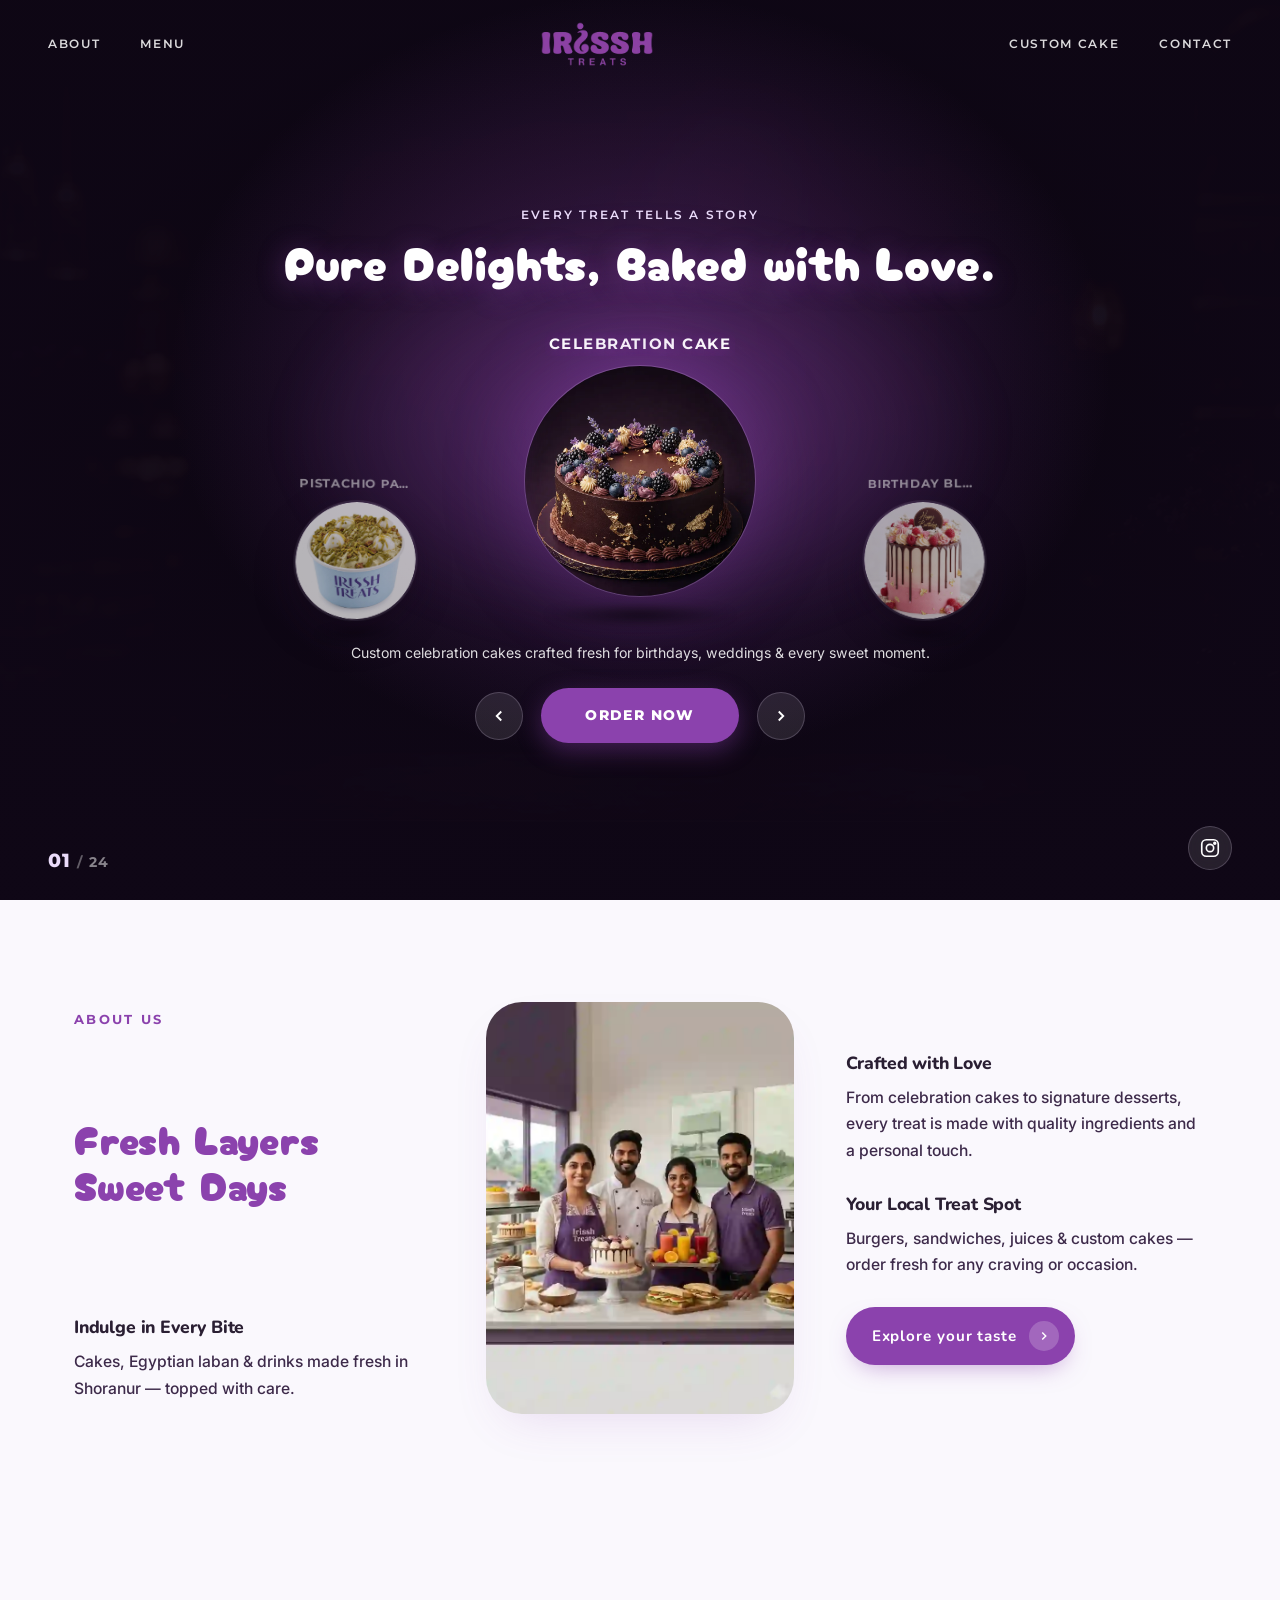
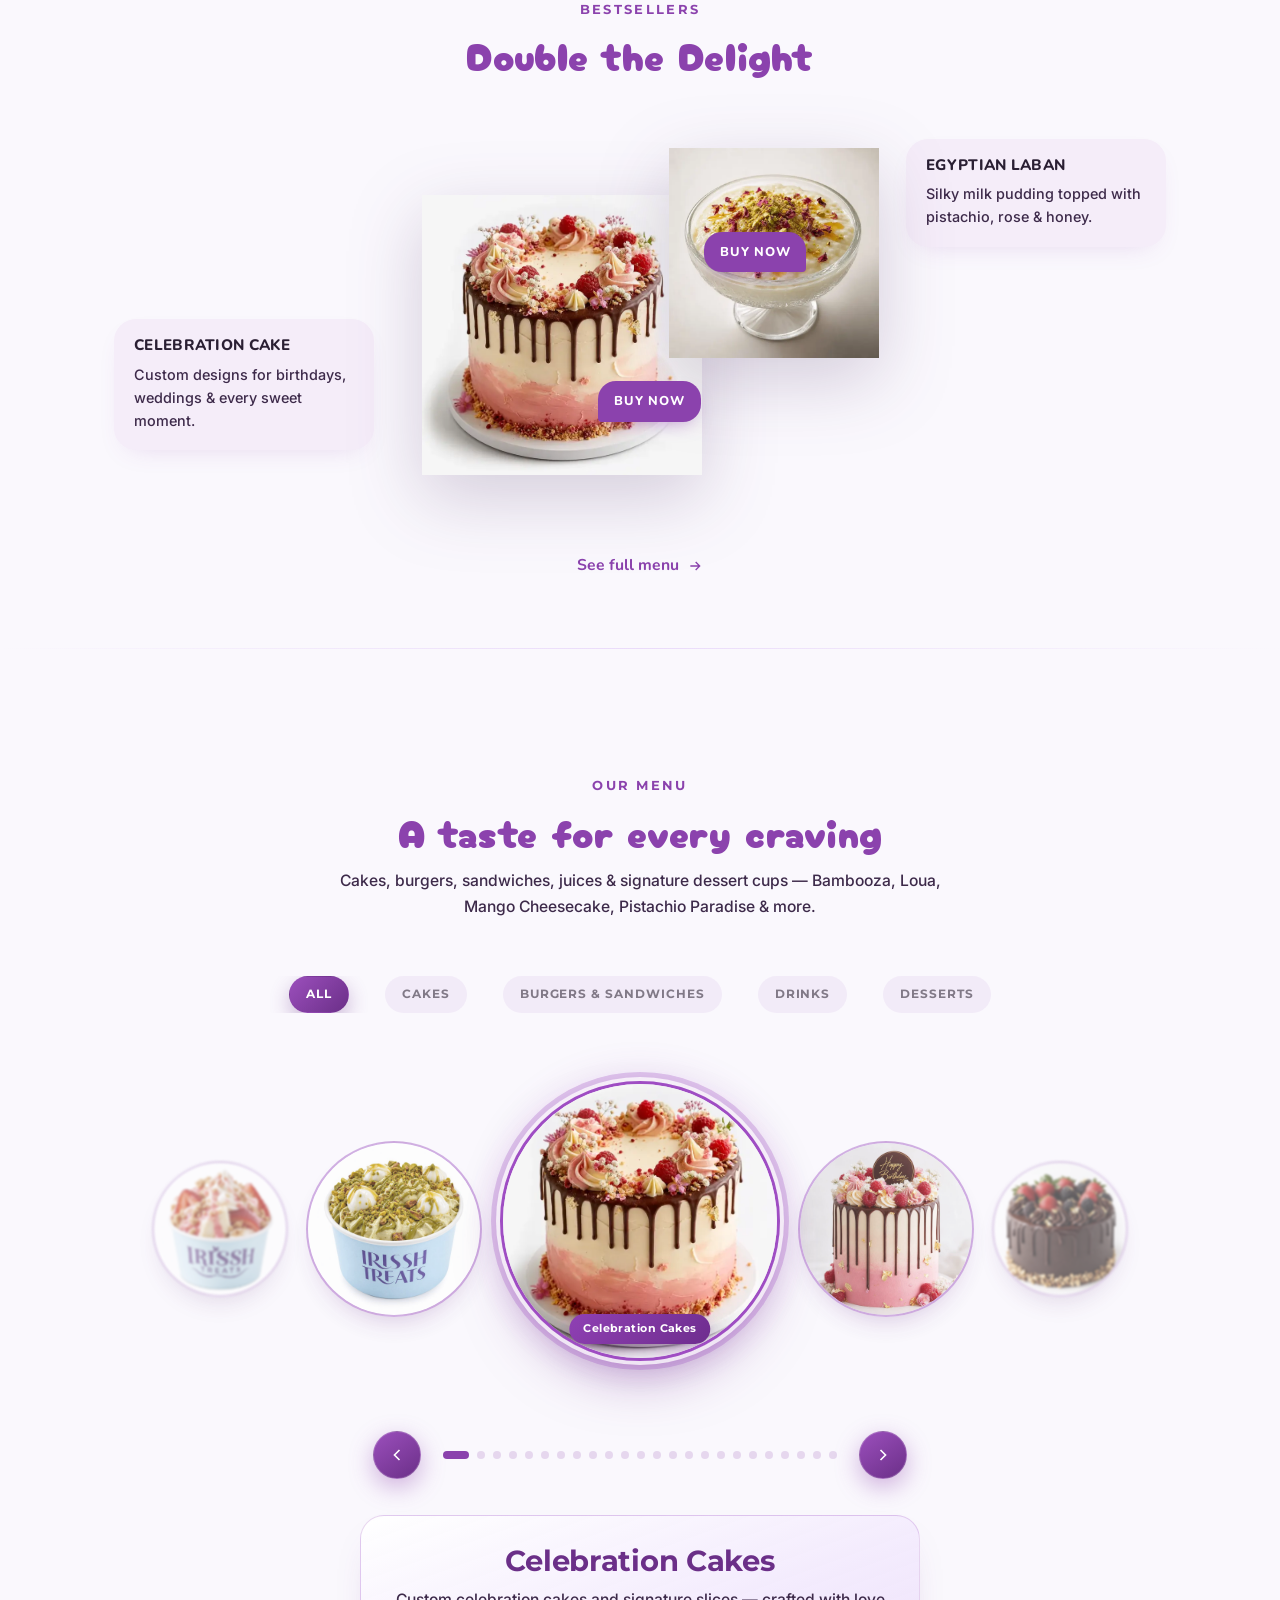
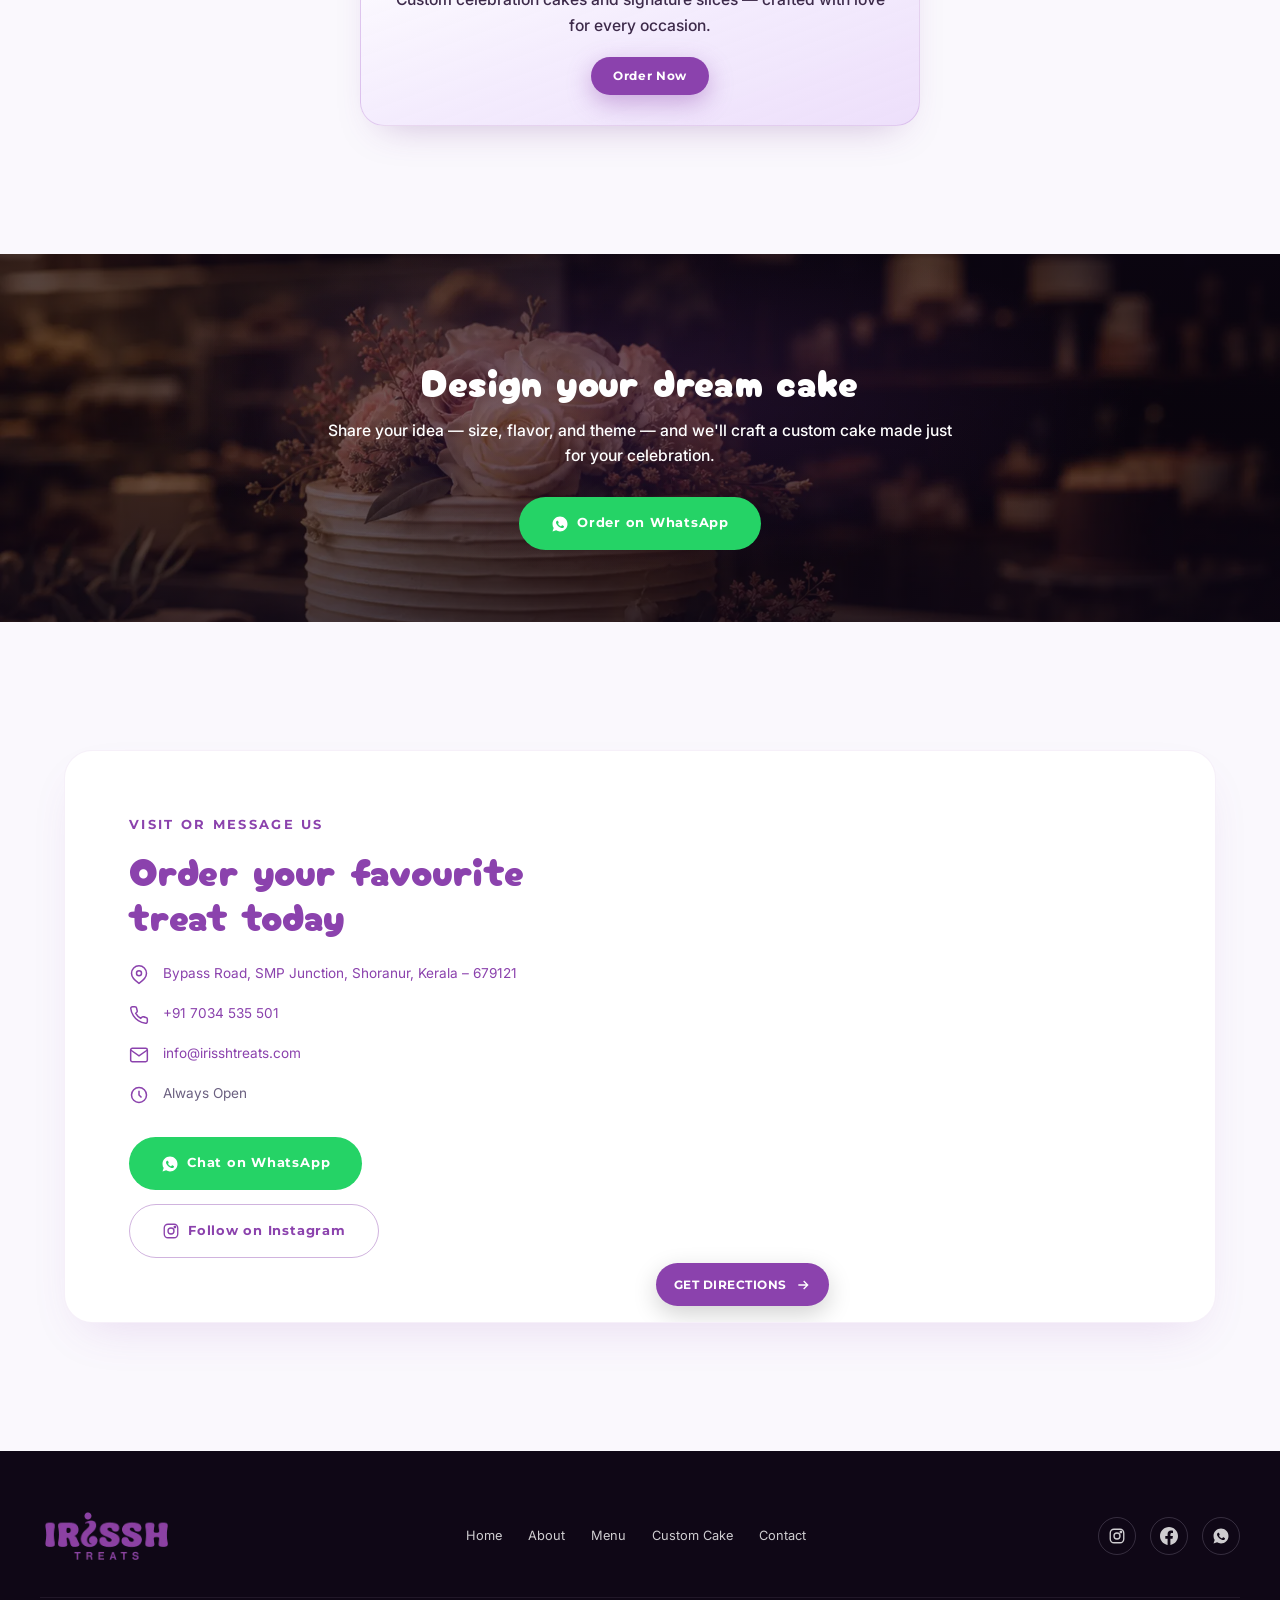
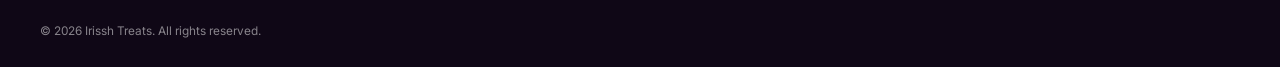
==== index.html @ 1b10594d "cake image updated" ====
<!DOCTYPE html>
<html lang="en">
<head>
<meta charset="UTF-8">
<meta name="viewport" content="width=device-width, initial-scale=1.0">
<title>Irissh Treats — Cakes, Burgers, Juices & Egyptian Laban in Shoranur</title>
<meta name="description" content="Irissh Treats — Shoranur's destination for custom cakes, cake desserts, burgers, sandwiches, fresh juices & Egyptian laban. Order on WhatsApp today.">

<link rel="icon" href="images/favicon.png" type="image/png">
<link rel="apple-touch-icon" href="images/favicon.png">

<!-- Fonts -->
<link rel="preconnect" href="https://fonts.googleapis.com">
<link rel="preconnect" href="https://fonts.gstatic.com" crossorigin>
<link href="https://fonts.googleapis.com/css2?family=Cherry+Bomb+One&family=Montserrat:wght@400;500;600;700;800;900&family=Nunito:wght@400;500;600;700;800&family=Inter:wght@300;400;500;600&display=swap" rel="stylesheet">

<link rel="stylesheet" href="style.css">
</head>
<body>

<!-- Page load reveal -->
<div class="page-reveal" id="pageReveal" aria-hidden="true"></div>

<!-- Progress Bar -->
<div class="scroll-progress" id="scrollProgress"></div>

<!-- ============ NAVIGATION ============ -->
<header class="navbar" id="navbar">
  <div class="nav-inner">
    <nav class="nav-group nav-left">
      <a href="#about" class="nav-link">ABOUT</a>
      <a href="#menu" class="nav-link">MENU</a>
    </nav>

    <a href="#home" class="logo-center" aria-label="Irissh Treats — Home">
      <img src="images/irissh-logo-transparent.png" alt="Irissh Treats" class="brand-logo brand-logo-header" width="308" height="134">
    </a>

    <nav class="nav-group nav-right">
      <a href="#custom-cake" class="nav-link">CUSTOM CAKE</a>
      <a href="#contact" class="nav-link">CONTACT</a>
    </nav>

    <button class="hamburger" id="hamburger" aria-label="Menu" aria-expanded="false">
      <span></span><span></span><span></span>
    </button>
  </div>

  <div class="mobile-menu" id="mobileMenu" aria-hidden="true">
    <a href="#home" class="mobile-link">HOME</a>
    <a href="#about" class="mobile-link">ABOUT</a>
    <a href="#menu" class="mobile-link">MENU</a>
    <a href="#custom-cake" class="mobile-link">CUSTOM CAKE</a>
    <a href="#contact" class="mobile-link">CONTACT</a>
    <div class="mobile-socials">
      <a href="https://www.instagram.com/irissh_treats?igsh=MWZreHpyd2cwcnFw" target="_blank" rel="noopener" aria-label="Instagram">
        <svg viewBox="0 0 24 24" width="20" height="20" fill="none" stroke="currentColor" stroke-width="1.8"><rect x="3" y="3" width="18" height="18" rx="5"/><circle cx="12" cy="12" r="4"/><circle cx="17.2" cy="6.8" r="1"/></svg>
      </a>
      <a href="https://www.facebook.com/share/1G5oWYJRoj/" target="_blank" rel="noopener" aria-label="Facebook">
        <svg viewBox="0 0 24 24" width="20" height="20" fill="currentColor"><path d="M24 12.073c0-6.627-5.373-12-12-12s-12 5.373-12 12c0 5.99 4.388 10.954 10.125 11.854v-8.385H7.078v-3.47h3.047V9.43c0-3.007 1.792-4.669 4.533-4.669 1.312 0 2.686.235 2.686.235v2.953H15.83c-1.491 0-1.956.925-1.956 1.874v2.25h3.328l-.532 3.47h-2.796v8.385C19.612 23.027 24 18.062 24 12.073z"/></svg>
      </a>
      <a href="https://wa.me/917034535501" target="_blank" rel="noopener" aria-label="WhatsApp">
        <svg viewBox="0 0 24 24" width="20" height="20" fill="currentColor"><path d="M12 2C6.48 2 2 6.48 2 12c0 1.98.58 3.83 1.58 5.39L2 22l4.75-1.55A9.94 9.94 0 0 0 12 22c5.52 0 10-4.48 10-10S17.52 2 12 2zm5.2 14.2c-.22.62-1.28 1.18-1.77 1.24-.45.06-1.03.08-1.66-.1-.38-.11-.87-.27-1.5-.53-2.64-1.14-4.36-3.8-4.5-3.98-.13-.18-1.08-1.44-1.08-2.74 0-1.3.68-1.94.92-2.2.24-.26.53-.33.7-.33h.5c.16 0 .38-.03.58.44.22.53.75 1.83.82 1.96.07.13.11.28.02.46-.09.18-.14.3-.27.46-.13.15-.28.34-.4.46-.13.13-.27.27-.11.53.15.26.68 1.12 1.46 1.82 1 .9 1.85 1.18 2.11 1.31.26.13.41.11.56-.07.15-.18.65-.76.82-1.02.17-.26.34-.22.57-.13.24.09 1.5.71 1.76.84.26.13.43.19.5.3.06.11.06.63-.16 1.25z"/></svg>
      </a>
    </div>
  </div>
</header>

<!-- ============ HERO — 3D Product Stage ============ -->
<section class="hero" id="home">
  <div class="hero-bg" aria-hidden="true">
    <div class="hero-bg-slide is-active" id="heroBgA" style="background-image:url('images/irissh-hero-bg.webp')"></div>
    <div class="hero-bg-slide" id="heroBgB"></div>
    <div class="hero-overlay"></div>
    <div class="hero-glow"></div>
  </div>

  <div class="hero-content" id="heroContent">

    <p class="hero-caption">Every treat tells a story</p>
    <p class="hero-eyebrow" id="heroEyebrow" hidden>Celebration Cakes</p>
    <h1 class="hero-title" id="heroTitle">Pure Delights, Baked with Love.</h1>

    <div class="hero-carousel-stage" id="heroStage">
      <div class="hero-plate-card plate-left" id="plateLeft">
        <span class="plate-label" id="labelLeft">Kunafa Royale</span>
        <div class="plate-orb">
          <div class="plate-ring-outer"></div>
          <img src="images/hero-round-kunafa-royale.jpg" alt="Kunafa Royale dessert" id="imgPlateLeft" width="400" height="400">
        </div>
        <div class="plate-shadow" aria-hidden="true"></div>
      </div>

      <div class="hero-plate-card plate-center" id="plateCenter">
        <span class="plate-label plate-label-active" id="labelCenter">Celebration Cake</span>
        <div class="plate-orb plate-orb-active">
          <div class="plate-ring-outer"></div>
          <svg class="yellow-accent-ring" viewBox="0 0 400 400" aria-hidden="true">
            <circle cx="200" cy="200" r="192" />
          </svg>
          <img src="images/irissh-cake-round.webp" alt="Custom celebration cake" id="imgPlateCenter" width="560" height="560">
        </div>
        <div class="plate-shadow plate-shadow-active" aria-hidden="true"></div>
      </div>

      <div class="hero-plate-card plate-right" id="plateRight">
        <span class="plate-label" id="labelRight">Gourmet Burger</span>
        <div class="plate-orb">
          <div class="plate-ring-outer"></div>
          <img src="images/irissh-burger-round.webp" alt="Gourmet burger" id="imgPlateRight" width="400" height="400">
        </div>
        <div class="plate-shadow" aria-hidden="true"></div>
      </div>
    </div>

    <p class="hero-subtext" id="heroSubtext">
      Cakes, burgers, sandwiches, juices &amp; Egyptian laban — freshly made in Shoranur.
    </p>

    <div class="hero-controls-row">
      <button class="hero-nav-btn prev-btn" id="heroPrevBtn" aria-label="Previous dish">
        <svg viewBox="0 0 24 24" width="18" height="18" fill="none" stroke="currentColor" stroke-width="2.5"><path d="M15 18l-6-6 6-6"/></svg>
      </button>

      <a href="https://wa.me/917034535501?text=Hi!%20I'd%20like%20to%20place%20an%20order%20at%20Irissh%20Treats." target="_blank" rel="noopener" class="btn btn-yellow-pill" id="heroCtaBtn">ORDER NOW</a>

      <button class="hero-nav-btn next-btn" id="heroNextBtn" aria-label="Next dish">
        <svg viewBox="0 0 24 24" width="18" height="18" fill="none" stroke="currentColor" stroke-width="2.5"><path d="M9 18l6-6-6-6"/></svg>
      </button>
    </div>

  </div>

  <div class="hero-corner-left">
    <div class="slide-counter">
      <span class="counter-num" id="currentSlideNum">01</span>
      <span class="counter-sep">/</span>
      <span class="counter-total" id="totalSlideNum">24</span>
    </div>
  </div>

  <div class="hero-corner-right">
    <a href="https://www.instagram.com/irissh_treats?igsh=MWZreHpyd2cwcnFw" target="_blank" rel="noopener" class="hero-insta-btn" aria-label="Instagram">
      <svg viewBox="0 0 24 24" width="22" height="22" fill="none" stroke="currentColor" stroke-width="1.8"><rect x="3" y="3" width="18" height="18" rx="5"/><circle cx="12" cy="12" r="4"/><circle cx="17.2" cy="6.8" r="1"/></svg>
    </a>
  </div>
</section>

<!-- ============ ABOUT ============ -->
<section class="about" id="about">
  <div class="about-grid">
    <div class="about-col about-col-left">
      <p class="eyebrow" data-animate="fade-up">About Us</p>
      <h2 class="about-headline" data-animate="fade-up">
        <span>Fresh Layers</span>
        <span>Sweet Days</span>
      </h2>
      <div class="about-col-foot" data-animate="fade-up">
        <h3 class="about-mini-title">Indulge in Every Bite</h3>
        <p class="about-mini-text">Cakes, Egyptian laban &amp; drinks made fresh in Shoranur — topped with care.</p>
      </div>
    </div>

    <div class="about-col about-col-media" data-animate="scale">
      <div class="about-frame">
        <img src="images/about_us_staff.webp" alt="Fresh cakes and treats at Irissh Treats" loading="lazy">
      </div>
    </div>

    <div class="about-col about-col-right">
      <div class="about-block" data-animate="fade-up">
        <h3 class="about-mini-title">Crafted with Love</h3>
        <p class="about-mini-text">From celebration cakes to signature desserts, every treat is made with quality ingredients and a personal touch.</p>
      </div>
      <div class="about-block" data-animate="fade-up">
        <h3 class="about-mini-title">Your Local Treat Spot</h3>
        <p class="about-mini-text">Burgers, sandwiches, juices &amp; custom cakes — order fresh for any craving or occasion.</p>
      </div>
      <a href="#menu" class="btn btn-taste" data-animate="fade-up">
        <span>Explore your taste</span>
        <span class="btn-taste-icon" aria-hidden="true">
          <svg viewBox="0 0 24 24" width="14" height="14" fill="none" stroke="currentColor" stroke-width="2.5"><path d="M9 18l6-6-6-6"/></svg>
        </span>
      </a>
    </div>
  </div>
</section>

<!-- ============ SIGNATURE HIGHLIGHT ============ -->
<section class="signature" id="signature">
  <div class="signature-head">
    <p class="eyebrow" data-animate="fade-up">Bestsellers</p>
    <h2 class="signature-title" data-animate="fade-up">Double the Delight</h2>
  </div>

  <div class="signature-stage" data-animate="scale">
    <div class="signature-card signature-card-bl">
      <h3>Celebration Cake</h3>
      <p>Custom designs for birthdays, weddings &amp; every sweet moment.</p>
    </div>

    <div class="signature-visual">
      <img src="images/sig-cake.webp" alt="Signature celebration cake" class="sig-img sig-img-main" loading="lazy">
      <img src="images/menu-laban.webp" alt="Egyptian laban dessert" class="sig-img sig-img-side" loading="lazy">
      <a href="https://wa.me/917034535501?text=Hi!%20I'd%20like%20to%20place%20an%20order%20at%20Irissh%20Treats." target="_blank" rel="noopener" class="sig-buy sig-buy-1">Buy Now</a>
      <a href="https://wa.me/917034535501?text=Hi!%20I'd%20like%20to%20place%20an%20order%20at%20Irissh%20Treats." target="_blank" rel="noopener" class="sig-buy sig-buy-2">Buy Now</a>
    </div>

    <div class="signature-card signature-card-tr">
      <h3>Egyptian Laban</h3>
      <p>Silky milk pudding topped with pistachio, rose &amp; honey.</p>
    </div>
  </div>

  <div class="signature-nav" data-animate="fade-up">
    <a href="#menu" class="signature-explore">See full menu
      <svg viewBox="0 0 24 24" width="16" height="16" fill="none" stroke="currentColor" stroke-width="2"><path d="M5 12h14M13 6l6 6-6 6"/></svg>
    </a>
  </div>
</section>

<!-- ============ PRODUCT SHOWCASE ============ -->
<section class="showcase" id="menu">
  <div class="section-head">
    <p class="eyebrow" data-animate="fade-up">Our Menu</p>
    <h2 class="section-title" data-animate="fade-up">A taste for every craving</h2>
    <p class="section-sub" data-animate="fade-up">Cakes, burgers, sandwiches, juices &amp; signature dessert cups — Bambooza, Loua, Mango Cheesecake, Pistachio Paradise &amp; more.</p>
  </div>

  <div class="menu-filters" id="menuFilters" role="tablist" aria-label="Menu categories"></div>

  <div class="carousel" id="carousel" aria-roledescription="carousel" aria-label="Menu highlights">
    <div class="carousel-track" id="carouselTrack" aria-live="polite"></div>

    <div class="carousel-controls">
      <button class="carousel-btn prev" id="prevBtn" aria-label="Previous">
        <svg viewBox="0 0 24 24" width="20" height="20" fill="none" stroke="currentColor" stroke-width="2"><path d="M15 18l-6-6 6-6"/></svg>
      </button>
      <div class="carousel-dots" id="carouselDots"></div>
      <button class="carousel-btn next" id="nextBtn" aria-label="Next">
        <svg viewBox="0 0 24 24" width="20" height="20" fill="none" stroke="currentColor" stroke-width="2"><path d="M9 18l6-6-6-6"/></svg>
      </button>
    </div>

    <div class="carousel-info" id="carouselInfo">
      <h3 class="product-name" id="productName"></h3>
      <p class="product-desc" id="productDesc"></p>
      <div class="product-meta">
        <span class="product-price" id="productPrice"></span>
        <a href="#" class="btn btn-primary btn-ripple btn-sm" id="orderNowBtn">Order Now</a>
      </div>
    </div>
  </div>
</section>

<!-- ============ CUSTOM CAKE ============ -->
<section class="custom-cake" id="custom-cake">
  <div class="section-head light">
    <p class="eyebrow" data-animate="fade-up">Made Just For You</p>
    <h2 class="section-title" data-animate="fade-up">Design your dream cake</h2>
    <p class="section-sub" data-animate="fade-up">Share your idea — size, flavor, and theme — and we'll craft a custom cake made just for your celebration.</p>
  </div>

  <div class="custom-cake-cta" data-animate="fade-up">
    <a href="https://wa.me/917034535501?text=Hi!%20I'd%20like%20to%20design%20a%20custom%20cake%20at%20Irissh%20Treats." target="_blank" rel="noopener" class="btn btn-whatsapp btn-lg btn-ripple">
      <svg viewBox="0 0 24 24" width="18" height="18" fill="currentColor"><path d="M12 2C6.48 2 2 6.48 2 12c0 1.98.58 3.83 1.58 5.39L2 22l4.75-1.55A9.94 9.94 0 0 0 12 22c5.52 0 10-4.48 10-10S17.52 2 12 2zm5.2 14.2c-.22.62-1.28 1.18-1.77 1.24-.45.06-1.03.08-1.66-.1-.38-.11-.87-.27-1.5-.53-2.64-1.14-4.36-3.8-4.5-3.98-.13-.18-1.08-1.44-1.08-2.74 0-1.3.68-1.94.92-2.2.24-.26.53-.33.7-.33h.5c.16 0 .38-.03.58.44.22.53.75 1.83.82 1.96.07.13.11.28.02.46-.09.18-.14.3-.27.46-.13.15-.28.34-.4.46-.13.13-.27.27-.11.53.15.26.68 1.12 1.46 1.82 1 .9 1.85 1.18 2.11 1.31.26.13.41.11.56-.07.15-.18.65-.76.82-1.02.17-.26.34-.22.57-.13.24.09 1.5.71 1.76.84.26.13.43.19.5.3.06.11.06.63-.16 1.25z"/></svg>
      <span>Order on WhatsApp</span>
    </a>
  </div>
</section>

<!-- ============ CONTACT ============ -->
<section class="contact" id="contact">
  <div class="contact-card" data-animate="scale">
    <div class="contact-info">
      <p class="eyebrow">Visit or Message Us</p>
      <h2 class="section-title">Order your favourite treat today</h2>

      <ul class="contact-details">
        <li>
          <svg viewBox="0 0 24 24" width="20" height="20" fill="none" stroke="currentColor" stroke-width="1.8"><path d="M21 10c0 6-9 12-9 12s-9-6-9-12a9 9 0 0 1 18 0z"/><circle cx="12" cy="10" r="3"/></svg>
          <span><a href="https://www.google.com/maps/dir/?api=1&amp;destination=10.7621181,76.2765333" target="_blank" rel="noopener">Bypass Road, SMP Junction, Shoranur, Kerala – 679121</a></span>
        </li>
        <li>
          <svg viewBox="0 0 24 24" width="20" height="20" fill="none" stroke="currentColor" stroke-width="1.8"><path d="M22 16.92v3a2 2 0 0 1-2.18 2 19.79 19.79 0 0 1-8.63-3.07 19.5 19.5 0 0 1-6-6 19.79 19.79 0 0 1-3.07-8.67A2 2 0 0 1 4.11 2h3a2 2 0 0 1 2 1.72c.127.96.361 1.903.7 2.81a2 2 0 0 1-.45 2.11L8.09 9.91a16 16 0 0 0 6 6l1.27-1.27a2 2 0 0 1 2.11-.45c.907.339 1.85.573 2.81.7A2 2 0 0 1 22 16.92z"/></svg>
          <span><a href="tel:+917034535501">+91 7034 535 501</a></span>
        </li>
        <li>
          <svg viewBox="0 0 24 24" width="20" height="20" fill="none" stroke="currentColor" stroke-width="1.8"><path d="M4 4h16c1.1 0 2 .9 2 2v12c0 1.1-.9 2-2 2H4c-1.1 0-2-.9-2-2V6c0-1.1.9-2 2-2z"/><polyline points="22,6 12,13 2,6"/></svg>
          <span><a href="mailto:info@irisshtreats.com">info@irisshtreats.com</a></span>
        </li>
        <li>
          <svg viewBox="0 0 24 24" width="20" height="20" fill="none" stroke="currentColor" stroke-width="1.8"><circle cx="12" cy="12" r="9"/><path d="M12 7v5l3 3"/></svg>
          <span>Always Open</span>
        </li>
      </ul>

      <div class="contact-actions">
        <a href="https://wa.me/917034535501" target="_blank" rel="noopener" class="btn btn-whatsapp btn-lg btn-ripple">
          <svg viewBox="0 0 24 24" width="18" height="18" fill="currentColor"><path d="M12 2C6.48 2 2 6.48 2 12c0 1.98.58 3.83 1.58 5.39L2 22l4.75-1.55A9.94 9.94 0 0 0 12 22c5.52 0 10-4.48 10-10S17.52 2 12 2zm5.2 14.2c-.22.62-1.28 1.18-1.77 1.24-.45.06-1.03.08-1.66-.1-.38-.11-.87-.27-1.5-.53-2.64-1.14-4.36-3.8-4.5-3.98-.13-.18-1.08-1.44-1.08-2.74 0-1.3.68-1.94.92-2.2.24-.26.53-.33.7-.33h.5c.16 0 .38-.03.58.44.22.53.75 1.83.82 1.96.07.13.11.28.02.46-.09.18-.14.3-.27.46-.13.15-.28.34-.4.46-.13.13-.27.27-.11.53.15.26.68 1.12 1.46 1.82 1 .9 1.85 1.18 2.11 1.31.26.13.41.11.56-.07.15-.18.65-.76.82-1.02.17-.26.34-.22.57-.13.24.09 1.5.71 1.76.84.26.13.43.19.5.3.06.11.06.63-.16 1.25z"/></svg>
          <span>Chat on WhatsApp</span>
        </a>
        <a href="https://www.instagram.com/irissh_treats?igsh=MWZreHpyd2cwcnFw" target="_blank" rel="noopener" class="btn btn-outline btn-lg btn-ripple">
          <svg viewBox="0 0 24 24" width="18" height="18" fill="none" stroke="currentColor" stroke-width="1.8"><rect x="3" y="3" width="18" height="18" rx="5"/><circle cx="12" cy="12" r="4"/><circle cx="17.2" cy="6.8" r="1"/></svg>
          <span>Follow on Instagram</span>
        </a>
      </div>
    </div>

    <div class="contact-map">
      <iframe title="Irissh Treats location — Bypass Road, SMP Junction, Shoranur" src="https://www.google.com/maps?q=10.7621181,76.2765333&amp;z=17&amp;output=embed" loading="lazy" referrerpolicy="no-referrer-when-downgrade" allowfullscreen></iframe>
      <a class="map-directions-link" href="https://www.google.com/maps/dir/?api=1&amp;destination=10.7621181,76.2765333" target="_blank" rel="noopener" aria-label="Open directions to Irissh Treats in Google Maps">
        <span>Get Directions</span>
        <svg viewBox="0 0 24 24" width="16" height="16" fill="none" stroke="currentColor" stroke-width="2"><path d="M5 12h14M13 6l6 6-6 6"/></svg>
      </a>
    </div>
  </div>
</section>

<!-- ============ FOOTER ============ -->
<footer class="footer">
  <div class="footer-inner">
    <a href="#home" class="logo-center footer-logo" aria-label="Irissh Treats — Home">
      <img src="images/irissh-logo-transparent.png" alt="Irissh Treats" class="brand-logo brand-logo-footer" width="308" height="134" loading="lazy">
    </a>

    <nav class="footer-nav">
      <a href="#home">Home</a>
      <a href="#about">About</a>
      <a href="#menu">Menu</a>
      <a href="#custom-cake">Custom Cake</a>
      <a href="#contact">Contact</a>
    </nav>

    <div class="footer-socials">
      <a href="https://www.instagram.com/irissh_treats?igsh=MWZreHpyd2cwcnFw" target="_blank" rel="noopener" aria-label="Instagram">
        <svg viewBox="0 0 24 24" width="18" height="18" fill="none" stroke="currentColor" stroke-width="1.8"><rect x="3" y="3" width="18" height="18" rx="5"/><circle cx="12" cy="12" r="4"/><circle cx="17.2" cy="6.8" r="1"/></svg>
      </a>
      <a href="https://www.facebook.com/share/1G5oWYJRoj/" target="_blank" rel="noopener" aria-label="Facebook">
        <svg viewBox="0 0 24 24" width="18" height="18" fill="currentColor"><path d="M24 12.073c0-6.627-5.373-12-12-12s-12 5.373-12 12c0 5.99 4.388 10.954 10.125 11.854v-8.385H7.078v-3.47h3.047V9.43c0-3.007 1.792-4.669 4.533-4.669 1.312 0 2.686.235 2.686.235v2.953H15.83c-1.491 0-1.956.925-1.956 1.874v2.25h3.328l-.532 3.47h-2.796v8.385C19.612 23.027 24 18.062 24 12.073z"/></svg>
      </a>
      <a href="https://wa.me/917034535501" target="_blank" rel="noopener" aria-label="WhatsApp">
        <svg viewBox="0 0 24 24" width="18" height="18" fill="currentColor"><path d="M12 2C6.48 2 2 6.48 2 12c0 1.98.58 3.83 1.58 5.39L2 22l4.75-1.55A9.94 9.94 0 0 0 12 22c5.52 0 10-4.48 10-10S17.52 2 12 2zm5.2 14.2c-.22.62-1.28 1.18-1.77 1.24-.45.06-1.03.08-1.66-.1-.38-.11-.87-.27-1.5-.53-2.64-1.14-4.36-3.8-4.5-3.98-.13-.18-1.08-1.44-1.08-2.74 0-1.3.68-1.94.92-2.2.24-.26.53-.33.7-.33h.5c.16 0 .38-.03.58.44.22.53.75 1.83.82 1.96.07.13.11.28.02.46-.09.18-.14.3-.27.46-.13.15-.28.34-.4.46-.13.13-.27.27-.11.53.15.26.68 1.12 1.46 1.82 1 .9 1.85 1.18 2.11 1.31.26.13.41.11.56-.07.15-.18.65-.76.82-1.02.17-.26.34-.22.57-.13.24.09 1.5.71 1.76.84.26.13.43.19.5.3.06.11.06.63-.16 1.25z"/></svg>
      </a>
    </div>
  </div>
  <div class="footer-bottom">
    <p>&copy; <span id="year"></span> Irissh Treats. All rights reserved.</p>
  </div>
</footer>

<script src="script.js"></script>
</body>
</html>
---- style.css ----
/* ==========================================================================
   IRISSH TREATS — Shoranur, Kerala
   ========================================================================== */

:root {
  /* Brand — Logo purple (IRiSSH TREATS) */
  --primary: #8B42AD;
  --primary-light: #A55BC4;
  --primary-bright: #9B4FBC;
  --primary-deep: #6B2F88;
  --lavender: #EADBFA;
  --lavender-soft: #F2E9FD;
  --dark: #0F0716;
  --bg-light: #FAF8FD;
  --white: #FFFFFF;

  /* Legacy aliases → logo purple */
  --yellow: var(--primary);
  --yellow-bright: var(--primary-bright);

  --font-heading: 'Montserrat', sans-serif;
  --font-logo: 'Cherry Bomb One', cursive;
  --font-body: 'Inter', sans-serif;

  --radius-sm: 10px;
  --radius-md: 18px;
  --radius-lg: 28px;
  --radius-full: 999px;

  --shadow-soft: 0 20px 50px -20px rgba(139, 66, 173, 0.18);
  --shadow-primary: 0 8px 25px rgba(139, 66, 173, 0.4);

  --ease: cubic-bezier(.22, 1, .36, 1);
  --section-pad: clamp(72px, 10vw, 140px);
}

/* ---------- Reset ---------- */
* {
  margin: 0;
  padding: 0;
  box-sizing: border-box;
}

html {
  scroll-behavior: smooth;
  scroll-padding-top: 72px;
}

body {
  font-family: var(--font-body);
  font-size: 15px;
  color: #2A1F33;
  background: var(--bg-light);
  overflow-x: hidden;
  line-height: 1.6;
  -webkit-font-smoothing: antialiased;
}

/* ---------- Page load reveal ---------- */
.page-reveal {
  display: none;
}

html.js-ready .page-reveal {
  display: block;
  position: fixed;
  inset: 0;
  z-index: 10000;
  background: var(--dark);
  pointer-events: none;
  opacity: 1;
  transition: opacity 0.9s var(--ease), visibility 0.9s var(--ease);
}

html.js-ready .page-reveal.is-done {
  opacity: 0;
  visibility: hidden;
}

/* Hold entrance animations until page is ready */
html.js-ready:not(.is-loaded) .navbar,
html.js-ready:not(.is-loaded) .hero-caption,
html.js-ready:not(.is-loaded) .hero-eyebrow,
html.js-ready:not(.is-loaded) .hero-title,
html.js-ready:not(.is-loaded) .hero-carousel-stage,
html.js-ready:not(.is-loaded) .hero-subtext,
html.js-ready:not(.is-loaded) .hero-controls-row {
  animation: none !important;
  opacity: 0;
}

/* Simple fade on all devices; pulse scale is desktop-only below */
html.is-loaded .brand-logo-header {
  animation: logoReveal 0.85s var(--ease) 0.12s both;
}

@keyframes logoReveal {
  from {
    opacity: 0;
  }
  to {
    opacity: 1;
  }
}

/* Desktop only: logo grows then settles on page load */
@media (min-width: 861px) {
  html.is-loaded .brand-logo-header {
    animation: logoPulseIn 1.15s var(--ease) 0.18s both;
  }

  @keyframes logoPulseIn {
    0% {
      opacity: 0;
      transform: scale(0.82);
    }
    45% {
      opacity: 1;
      transform: scale(1.14);
    }
    70% {
      transform: scale(0.94);
    }
    100% {
      opacity: 1;
      transform: scale(1);
    }
  }
}

img {
  max-width: 100%;
  display: block;
}

a {
  text-decoration: none;
  color: inherit;
}

ul {
  list-style: none;
}

button {
  font: inherit;
  border: none;
  background: none;
  cursor: pointer;
}

input {
  font: inherit;
}

h1,
h2,
h3,
h4 {
  font-family: var(--font-heading);
  font-weight: 700;
  line-height: 1.15;
  letter-spacing: -0.01em;
}

@media (prefers-reduced-motion: reduce) {

  *,
  *::before,
  *::after {
    animation-duration: 0.001ms !important;
    animation-iteration-count: 1 !important;
    transition-duration: 0.001ms !important;
    scroll-behavior: auto !important;
  }
}

:focus-visible {
  outline: 2.5px solid var(--primary);
  outline-offset: 3px;
  border-radius: 4px;
}

/* ---------- Shared utilities ---------- */
.section-head {
  text-align: center;
  max-width: 680px;
  margin: 0 auto 56px;
  padding: 0 24px;
}

.section-head.light .section-title,
.section-head.light .section-sub {
  color: var(--white);
}

.section-head.light .eyebrow {
  color: var(--lavender);
}

.eyebrow {
  font-family: var(--font-heading);
  font-size: clamp(0.72rem, 1.2vw, 0.8rem);
  font-weight: 700;
  letter-spacing: 0.18em;
  text-transform: uppercase;
  color: var(--primary);
  margin-bottom: 12px;
}

.section-title {
  font-family: var(--font-logo);
  font-size: clamp(1.75rem, 3.2vw, 2.45rem);
  margin-bottom: 14px;
  font-weight: 400;
  letter-spacing: 0.02em;
  line-height: 1.15;
  color: var(--primary);
}

.section-sub {
  color: #3D2A4A;
  font-size: clamp(0.88rem, 1.4vw, 0.98rem);
  line-height: 1.65;
  font-weight: 500;
}

.btn {
  display: inline-flex;
  align-items: center;
  justify-content: center;
  gap: 8px;
  font-family: var(--font-heading);
  font-weight: 700;
  letter-spacing: 0.06em;
  border-radius: var(--radius-full);
  transition: all 0.35s var(--ease);
}

.btn-sm {
  padding: 10px 22px;
  font-size: 0.72rem;
}

.btn-lg {
  padding: 16px 32px;
  font-size: 0.8rem;
}

.btn-primary {
  background: var(--primary);
  color: var(--white);
  box-shadow: var(--shadow-primary);
}

.btn-primary:hover {
  background: var(--primary-light);
  transform: translateY(-2px);
  box-shadow: 0 12px 30px rgba(139, 66, 173, 0.5);
}

.btn-outline {
  background: transparent;
  color: var(--primary);
  border: 1.5px solid rgba(139, 66, 173, 0.4);
}

.btn-outline:hover {
  background: var(--lavender-soft);
  border-color: var(--primary);
}

.btn-whatsapp {
  background: #25D366;
  color: var(--white);
}

.btn-whatsapp:hover {
  background: #1ebe57;
  transform: translateY(-2px);
}

/* ---------- Scroll progress ---------- */
.scroll-progress {
  position: fixed;
  top: 0;
  left: 0;
  height: 3px;
  width: 0%;
  background: linear-gradient(90deg, var(--primary), var(--lavender));
  z-index: 1000;
  transition: width .1s linear;
}

/* ============================================================
   NAVIGATION — Transparent Overlay Header
   ============================================================ */
.navbar {
  position: fixed;
  top: 0;
  left: 0;
  right: 0;
  z-index: 900;
  height: 88px;
  display: flex;
  align-items: center;
  background: transparent;
  transition:
    height 0.35s var(--ease),
    background 0.4s var(--ease),
    box-shadow 0.4s var(--ease);
  opacity: 0;
  transform: translateY(-20px);
  animation: navFadeDown 0.7s var(--ease) 0.1s forwards;
}

.nav-inner {
  max-width: 1360px;
  margin: 0 auto;
  padding: 0 clamp(20px, 4vw, 48px);
  width: 100%;
  display: flex;
  align-items: center;
  justify-content: space-between;
  gap: 24px;
}

.navbar.scrolled {
  height: 64px;
  background: rgba(15, 7, 22, 0.92);
  backdrop-filter: blur(20px);
  -webkit-backdrop-filter: blur(20px);
  box-shadow: 0 8px 32px rgba(15, 7, 22, 0.55);
}

.navbar.scrolled .brand-logo-header {
  height: 38px;
}

.navbar.scrolled .nav-link {
  font-size: 0.74rem;
  letter-spacing: 0.12em;
}

.navbar.scrolled .nav-group {
  gap: 28px;
}

.nav-group {
  display: flex;
  align-items: center;
  gap: 40px;
  transition: gap 0.35s var(--ease);
}

.nav-link {
  font-family: var(--font-heading);
  font-size: 0.74rem;
  font-weight: 600;
  letter-spacing: 0.14em;
  color: rgba(255, 255, 255, 0.85);
  text-transform: uppercase;
  transition: color 0.3s ease, transform 0.3s ease, font-size 0.35s var(--ease), letter-spacing 0.35s var(--ease);
  position: relative;
}

.nav-link:hover {
  color: var(--lavender);
}

/* Center Logo */
.logo-center {
  display: flex;
  flex-direction: column;
  align-items: center;
  text-align: center;
  text-decoration: none;
  transition: transform 0.35s ease;
  flex-shrink: 0;
}

.logo-center:hover {
  transform: scale(1.04);
}

.navbar.scrolled .logo-center:hover {
  transform: scale(1.03);
}

.brand-logo {
  display: block;
  width: auto;
  object-fit: contain;
}

.brand-logo-header {
  height: 52px;
  transition: height 0.35s var(--ease);
}

.logo-tag {
  display: flex;
  align-items: center;
  gap: 6px;
  font-family: var(--font-heading);
  font-weight: 700;
  font-size: 0.68rem;
  letter-spacing: 0.22em;
  color: #FFFFFF;
  text-transform: uppercase;
}

.dot-accent {
  width: 6px;
  height: 6px;
  border-radius: 50%;
  background: var(--primary);
  box-shadow: 0 0 10px rgba(139, 66, 173, 0.85);
}

.logo-main {
  font-family: var(--font-heading);
  font-weight: 900;
  font-size: 1.45rem;
  letter-spacing: 0.08em;
  color: #FFFFFF;
  line-height: 1;
  margin-top: 2px;
}

/* Hamburger */
.hamburger {
  display: none;
  flex-direction: column;
  gap: 5px;
  width: 28px;
  z-index: 950;
}

.hamburger span {
  display: block;
  height: 2px;
  background: #FFFFFF;
  border-radius: 2px;
  transition: all .35s var(--ease);
}

.hamburger.active span:nth-child(1) {
  transform: translateY(7px) rotate(45deg);
}

.hamburger.active span:nth-child(2) {
  opacity: 0;
}

.hamburger.active span:nth-child(3) {
  transform: translateY(-7px) rotate(-45deg);
}

/* Mobile Menu */
.mobile-menu {
  position: fixed;
  top: 0;
  right: 0;
  height: 100vh;
  width: min(78vw, 340px);
  background: rgba(15, 7, 22, 0.97);
  backdrop-filter: blur(24px);
  -webkit-backdrop-filter: blur(24px);
  display: flex;
  flex-direction: column;
  justify-content: center;
  gap: 4px;
  padding: 40px;
  transform: translateX(100%);
  transition: transform .5s var(--ease);
  z-index: 940;
}

.mobile-menu.open {
  transform: translateX(0);
}

.mobile-link {
  color: #FFFFFF;
  font-family: var(--font-heading);
  font-size: 1.2rem;
  font-weight: 600;
  letter-spacing: 0.1em;
  padding: 14px 0;
  border-bottom: 1px solid rgba(255, 255, 255, 0.06);
  transition: color .3s ease, padding-left .3s var(--ease);
}

.mobile-link:hover {
  color: var(--lavender);
  padding-left: 10px;
}

.mobile-socials {
  display: flex;
  align-items: center;
  gap: 14px;
  margin-top: 32px;
  flex-wrap: nowrap;
}

.mobile-socials a {
  width: 42px;
  height: 42px;
  border-radius: 50%;
  border: 1px solid rgba(234, 219, 250, 0.22);
  display: grid;
  place-items: center;
  color: var(--lavender);
  transition: background 0.3s ease, color 0.3s ease, border-color 0.3s ease, transform 0.3s ease;
}

.mobile-socials a:hover {
  background: var(--primary);
  color: var(--white);
  border-color: var(--primary);
  transform: translateY(-2px);
}

/* ============================================================
   HERO — 3D Product Stage
   ============================================================ */
.hero {
  position: relative;
  height: 100vh;
  min-height: 780px;
  display: flex;
  align-items: center;
  justify-content: center;
  overflow: hidden;
  background: var(--dark);
  perspective: 1400px;
  margin-bottom: 0;
}

.hero-bg {
  position: absolute;
  inset: 0;
  z-index: 0;
}

.hero-bg-slide {
  position: absolute;
  inset: -3%;
  background-size: cover;
  background-position: center;
  background-repeat: no-repeat;
  opacity: 0;
  transform: scale(1.08);
  filter: brightness(0.38) saturate(0.9) contrast(1.05);
  transition:
    opacity 1.35s cubic-bezier(0.4, 0, 0.2, 1),
    transform 7s ease-out;
  will-change: opacity, transform;
}

.hero-bg-slide.is-active {
  opacity: 1;
  transform: scale(1);
}

@media (prefers-reduced-motion: reduce) {
  .hero-bg-slide {
    transition: opacity 0.01ms !important;
    transform: none !important;
  }
}

.hero-overlay {
  position: absolute;
  inset: 0;
  background:
    radial-gradient(ellipse at 50% 42%, rgba(139, 66, 173, 0.42) 0%, transparent 52%),
    radial-gradient(ellipse at 50% 55%, rgba(15, 7, 22, 0.15) 0%, rgba(15, 7, 22, 0.9) 72%),
    linear-gradient(180deg, rgba(15, 7, 22, 0.35) 0%, rgba(15, 7, 22, 0.98) 100%);
}

.hero-glow {
  position: absolute;
  left: 50%;
  top: 48%;
  width: min(720px, 90vw);
  height: min(420px, 55vh);
  transform: translate(-50%, -50%);
  background: radial-gradient(ellipse at center, rgba(155, 79, 188, 0.35) 0%, transparent 70%);
  pointer-events: none;
  filter: blur(20px);
  animation: heroGlowPulse 5s ease-in-out infinite;
}

@keyframes heroGlowPulse {
  0%, 100% { opacity: 0.65; transform: translate(-50%, -50%) scale(1); }
  50% { opacity: 1; transform: translate(-50%, -50%) scale(1.08); }
}

.hero-content {
  position: relative;
  z-index: 10;
  text-align: center;
  color: #FFFFFF;
  max-width: 1100px;
  width: 100%;
  padding: 96px clamp(16px, 4vw, 40px) 48px;
  display: flex;
  flex-direction: column;
  align-items: center;
  overflow: visible;
}

.hero-eyebrow {
  /* Hidden: product name already shown on the active plate label */
  display: none;
  font-family: var(--font-heading);
  font-size: 0.78rem;
  font-weight: 700;
  letter-spacing: 0.22em;
  text-transform: uppercase;
  color: var(--lavender);
  margin-bottom: 12px;
  opacity: 0;
  transform: translateY(14px);
  animation: heroFadeUp 0.7s var(--ease) 0.15s forwards;
  min-height: 1.2em;
  transition: opacity 0.35s ease;
}

.hero-caption {
  font-family: var(--font-heading);
  font-size: 0.78rem;
  font-weight: 600;
  letter-spacing: 0.18em;
  text-transform: uppercase;
  color: var(--lavender);
  margin-bottom: 10px;
  opacity: 0;
  transform: translateY(12px);
  animation: heroFadeUp 0.7s var(--ease) 0.12s forwards;
}

.hero-title {
  font-family: var(--font-logo);
  font-size: clamp(1.9rem, 4.5vw, 2.95rem);
  font-weight: 400;
  color: #FFFFFF;
  line-height: 1.12;
  letter-spacing: 0.02em;
  margin-bottom: 18px;
  text-shadow: 0 4px 28px rgba(139, 66, 173, 0.45);
  opacity: 0;
  transform: translateY(20px);
  animation: heroFadeUp 0.8s var(--ease) 0.25s forwards;
}

.hero-carousel-stage {
  position: relative;
  width: 100%;
  max-width: 900px;
  height: clamp(230px, 32vw, 320px);
  margin: 0 auto 16px;
  padding: 0 clamp(12px, 3vw, 28px);
  opacity: 0;
  transform: scale(0.94);
  animation: heroStageIn 1s var(--ease) 0.35s forwards;
  transform-style: preserve-3d;
  perspective: 1200px;
  transition: transform 0.25s ease-out;
  will-change: transform;
  overflow: visible;
}

@keyframes heroStageIn {
  to {
    opacity: 1;
    transform: scale(1);
  }
}

.hero-plate-card {
  position: absolute;
  bottom: 0;
  display: flex;
  flex-direction: column;
  align-items: center;
  justify-content: flex-end;
  transition: transform 0.65s var(--ease), opacity 0.55s ease, filter 0.55s ease, left 0.65s var(--ease), right 0.65s var(--ease);
  cursor: pointer;
  transform-style: preserve-3d;
  will-change: transform, opacity;
}

.plate-label {
  font-family: var(--font-heading);
  font-size: clamp(0.68rem, 1.1vw, 0.82rem);
  font-weight: 700;
  letter-spacing: 0.06em;
  text-transform: uppercase;
  color: rgba(255, 255, 255, 0.72);
  margin-bottom: 10px;
  white-space: nowrap;
  max-width: 100%;
  overflow: hidden;
  text-overflow: ellipsis;
  padding: 0 4px;
  transition: color 0.35s ease, transform 0.35s ease;
}

.plate-label-active {
  color: #FFFFFF;
  font-size: clamp(0.78rem, 1.3vw, 0.95rem);
  letter-spacing: 0.1em;
  text-shadow: 0 2px 16px rgba(139, 66, 173, 0.7);
}

.plate-orb {
  position: relative;
  width: 100%;
  height: 100%;
  aspect-ratio: 1;
  border-radius: 50%;
  display: grid;
  place-items: center;
  overflow: hidden;
  flex-shrink: 0;
  background:
    radial-gradient(circle at 50% 40%, rgba(234, 219, 250, 0.14) 0%, transparent 58%),
    linear-gradient(145deg, rgba(139, 66, 173, 0.35) 0%, rgba(15, 7, 22, 0.55) 100%);
  box-shadow:
    inset 0 0 30px rgba(139, 66, 173, 0.2),
    0 0 0 2px rgba(234, 219, 250, 0.14),
    0 16px 40px rgba(15, 7, 22, 0.45);
}

.plate-orb-active {
  background:
    radial-gradient(circle at 50% 38%, rgba(234, 219, 250, 0.2) 0%, transparent 55%),
    radial-gradient(circle at 50% 50%, rgba(155, 79, 188, 0.42) 0%, rgba(15, 7, 22, 0.4) 72%);
  box-shadow:
    inset 0 0 56px rgba(139, 66, 173, 0.38),
    0 0 80px rgba(139, 66, 173, 0.42),
    0 0 0 1px rgba(234, 219, 250, 0.22);
}

.plate-orb img {
  position: relative;
  z-index: 2;
  width: 100%;
  height: 100%;
  object-fit: cover;
  object-position: center;
  border-radius: 50%;
  transform: scale(1);
  transition: transform 0.55s var(--ease), opacity 0.45s ease, filter 0.45s ease;
  animation: productFloat 4.8s ease-in-out infinite;
  user-select: none;
  pointer-events: none;
}

.plate-center .plate-orb img {
  animation-duration: 5.4s;
}

@keyframes productFloat {
  0%, 100% { transform: scale(1) translateY(0); }
  50% { transform: scale(1.04) translateY(-6px); }
}

.plate-shadow {
  width: 68%;
  height: 14px;
  margin-top: 8px;
  border-radius: 50%;
  background: radial-gradient(ellipse at center, rgba(0, 0, 0, 0.55) 0%, transparent 70%);
  filter: blur(4px);
  animation: shadowPulse 4.5s ease-in-out infinite;
}

.plate-shadow-active {
  width: 82%;
  height: 22px;
  background: radial-gradient(ellipse at center, rgba(0, 0, 0, 0.68) 0%, transparent 72%);
  animation-duration: 5.2s;
}

@keyframes shadowPulse {
  0%, 100% { transform: scaleX(1); opacity: 0.85; }
  50% { transform: scaleX(0.86); opacity: 0.55; }
}

.plate-center {
  left: 50%;
  width: clamp(160px, 20vw, 230px);
  z-index: 5;
  transform: translateX(-50%);
}

.plate-center .plate-orb {
  width: clamp(160px, 20vw, 230px);
  height: clamp(160px, 20vw, 230px);
}

.plate-center:hover .plate-orb img {
  transform: scale(1.06) translateY(-4px);
}

.yellow-accent-ring {
  position: absolute;
  inset: -12px;
  width: calc(100% + 24px);
  height: calc(100% + 24px);
  pointer-events: none;
  z-index: 3;
}

.yellow-accent-ring circle {
  fill: none;
  stroke: var(--primary);
  stroke-width: 3.2;
  stroke-dasharray: 240 380;
  stroke-linecap: round;
  filter: drop-shadow(0 0 14px rgba(139, 66, 173, 0.9));
  transform: rotate(-50deg);
  transform-origin: center;
  transition: stroke-dasharray 0.7s ease, transform 0.7s ease;
  animation: ringSpin 14s linear infinite;
}

@keyframes ringSpin {
  to { stroke-dashoffset: -620; }
}

.plate-ring-outer {
  position: absolute;
  inset: -6px;
  border-radius: 50%;
  border: 1.5px solid rgba(234, 219, 250, 0.22);
  pointer-events: none;
  z-index: 1;
}

.plate-left,
.plate-right {
  width: clamp(90px, 11vw, 130px);
  opacity: 0.78;
  filter: brightness(0.9) saturate(0.92);
  z-index: 2;
}

.plate-left .plate-orb,
.plate-right .plate-orb {
  width: clamp(90px, 11vw, 130px);
  height: clamp(90px, 11vw, 130px);
  flex-shrink: 0;
}

.plate-left {
  left: clamp(4%, 8vw, 12%);
  transform: perspective(900px) rotateY(12deg) translateY(22px) scale(0.9);
}

.plate-right {
  right: clamp(4%, 8vw, 12%);
  transform: perspective(900px) rotateY(-12deg) translateY(22px) scale(0.9);
}

.plate-left:hover,
.plate-right:hover {
  opacity: 1;
  filter: brightness(1) saturate(1);
}

.plate-left:hover {
  transform: perspective(900px) rotateY(8deg) translateY(12px) scale(0.96);
}

.plate-right:hover {
  transform: perspective(900px) rotateY(-8deg) translateY(12px) scale(0.96);
}

.plate-left .plate-orb img,
.plate-right .plate-orb img {
  animation-duration: 4s;
}

.hero.is-swapping .hero-plate-card {
  pointer-events: none;
}

.hero.is-swapping .plate-orb img {
  animation: none;
}

.hero.is-swapping.slide-next .plate-center {
  animation: heroCardExitLeft 0.58s var(--ease) forwards;
}

.hero.is-swapping.slide-next .plate-right {
  animation: heroCardPromoteFromRight 0.58s var(--ease) forwards;
}

.hero.is-swapping.slide-next .plate-left {
  animation: heroCardExitFarLeft 0.58s var(--ease) forwards;
}

.hero.is-swapping.slide-prev .plate-center {
  animation: heroCardExitRight 0.58s var(--ease) forwards;
}

.hero.is-swapping.slide-prev .plate-left {
  animation: heroCardPromoteFromLeft 0.58s var(--ease) forwards;
}

.hero.is-swapping.slide-prev .plate-right {
  animation: heroCardExitFarRight 0.58s var(--ease) forwards;
}

.hero.is-entering .plate-orb img {
  animation: heroImgReveal 0.52s var(--ease) forwards;
}

@keyframes heroCardExitLeft {
  to {
    transform: translateX(calc(-50% - 72px)) scale(0.82);
    opacity: 0;
    filter: brightness(0.7) blur(1px);
  }
}

@keyframes heroCardPromoteFromRight {
  to {
    transform: perspective(900px) rotateY(0deg) translateX(-125%) translateY(-10px) scale(1.06);
    opacity: 1;
    filter: brightness(1) saturate(1);
  }
}

@keyframes heroCardExitFarLeft {
  to {
    transform: perspective(900px) rotateY(14deg) translateX(-36px) translateY(22px) scale(0.78);
    opacity: 0;
  }
}

@keyframes heroCardExitRight {
  to {
    transform: translateX(calc(-50% + 72px)) scale(0.82);
    opacity: 0;
    filter: brightness(0.7) blur(1px);
  }
}

@keyframes heroCardPromoteFromLeft {
  to {
    transform: perspective(900px) rotateY(0deg) translateX(125%) translateY(-10px) scale(1.06);
    opacity: 1;
    filter: brightness(1) saturate(1);
  }
}

@keyframes heroCardExitFarRight {
  to {
    transform: perspective(900px) rotateY(-14deg) translateX(36px) translateY(22px) scale(0.78);
    opacity: 0;
  }
}

@keyframes heroImgReveal {
  from {
    opacity: 0;
    transform: scale(1.14);
    filter: blur(3px);
  }

  to {
    opacity: 1;
    transform: scale(1);
    filter: blur(0);
  }
}

@media (prefers-reduced-motion: reduce) {
  .hero.is-swapping .plate-center,
  .hero.is-swapping .plate-left,
  .hero.is-swapping .plate-right,
  .hero.is-entering .plate-orb img {
    animation: none !important;
  }

}

.hero-subtext {
  font-size: clamp(0.78rem, 1.1vw, 0.9rem);
  font-weight: 400;
  color: rgba(255, 255, 255, 0.86);
  max-width: 620px;
  line-height: 1.6;
  margin-bottom: 24px;
  opacity: 0;
  transform: translateY(15px);
  animation: heroFadeUp 0.8s var(--ease) 0.55s forwards;
}

.hero-controls-row {
  display: flex;
  align-items: center;
  justify-content: center;
  gap: 18px;
  opacity: 0;
  transform: translateY(15px);
  animation: heroFadeUp 0.8s var(--ease) 0.75s forwards;
}

.hero-nav-btn {
  width: 48px;
  height: 48px;
  border-radius: 50%;
  background: rgba(255, 255, 255, 0.1);
  color: #FFFFFF;
  border: 1px solid rgba(234, 219, 250, 0.2);
  backdrop-filter: blur(12px);
  -webkit-backdrop-filter: blur(12px);
  display: grid;
  place-items: center;
  cursor: pointer;
  transition: all 0.35s var(--ease);
}

.hero-nav-btn:hover {
  background: rgba(139, 66, 173, 0.35);
  color: var(--lavender);
  border-color: rgba(139, 66, 173, 0.6);
  transform: scale(1.08);
}

.hero-nav-btn:active {
  transform: scale(0.95);
}

.btn-yellow-pill {
  padding: 16px 44px;
  border-radius: 999px;
  background: var(--primary);
  color: var(--white);
  font-family: var(--font-heading);
  font-weight: 800;
  font-size: 0.88rem;
  letter-spacing: 0.1em;
  text-transform: uppercase;
  box-shadow: var(--shadow-primary);
  transition: all 0.4s var(--ease);
}

.btn-yellow-pill:hover {
  background: var(--primary-light);
  transform: translateY(-3px) scale(1.03);
  box-shadow: 0 14px 35px rgba(139, 66, 173, 0.55);
}

.hero-corner-left {
  position: absolute;
  bottom: 30px;
  left: clamp(20px, 4vw, 48px);
  z-index: 20;
  color: rgba(255, 255, 255, 0.8);
  font-family: var(--font-heading);
}

.slide-counter {
  display: flex;
  flex-direction: row;
  align-items: baseline;
  gap: 6px;
  line-height: 1;
  font-weight: 700;
  font-size: 0.95rem;
  letter-spacing: 0.06em;
}

.slide-counter .counter-num {
  font-size: 1.2rem;
  color: var(--lavender);
  font-weight: 800;
}

.slide-counter .counter-sep {
  color: rgba(255, 255, 255, 0.35);
  font-size: 0.9rem;
}

.slide-counter .counter-total {
  font-size: 0.9rem;
  color: rgba(255, 255, 255, 0.5);
}

.hero-corner-right {
  position: absolute;
  bottom: 30px;
  right: clamp(20px, 4vw, 48px);
  z-index: 20;
}

.hero-insta-btn {
  width: 44px;
  height: 44px;
  border-radius: 50%;
  background: rgba(255, 255, 255, 0.1);
  border: 1px solid rgba(234, 219, 250, 0.2);
  backdrop-filter: blur(10px);
  -webkit-backdrop-filter: blur(10px);
  display: grid;
  place-items: center;
  color: #FFFFFF;
  transition: all 0.35s var(--ease);
}

.hero-insta-btn:hover {
  background: rgba(139, 66, 173, 0.35);
  color: var(--lavender);
  border-color: rgba(139, 66, 173, 0.6);
  transform: translateY(-2px);
}

@keyframes heroFadeUp {
  to {
    opacity: 1;
    transform: translateY(0);
  }
}

@media (prefers-reduced-motion: reduce) {
  .plate-orb img,
  .plate-shadow,
  .yellow-accent-ring circle,
  .hero-glow {
    animation: none !important;
  }
}

@keyframes navFadeDown {
  to {
    opacity: 1;
    transform: translateY(0);
  }
}

/* ============================================================
   PRODUCT SHOWCASE / CAROUSEL
   ============================================================ */
.showcase {
  padding: var(--section-pad) 0;
  background: var(--bg-light);
  position: relative;
}

.showcase::before {
  content: '';
  position: absolute;
  top: 0;
  left: 0;
  right: 0;
  height: 1px;
  background: linear-gradient(90deg, transparent, var(--lavender), transparent);
}

.menu-filters {
  display: flex;
  align-items: center;
  justify-content: center;
  gap: clamp(18px, 3.5vw, 36px);
  max-width: 900px;
  margin: 0 auto clamp(28px, 4vw, 44px);
  padding: 0 20px;
  overflow-x: auto;
  -webkit-overflow-scrolling: touch;
  scrollbar-width: none;
}

.menu-filters::-webkit-scrollbar {
  display: none;
}

.menu-filter-tab {
  flex-shrink: 0;
  appearance: none;
  border: 1.5px solid transparent;
  background: rgba(155, 79, 188, 0.08);
  padding: 8px 16px;
  border-radius: var(--radius-full);
  font-family: var(--font-heading);
  font-size: 0.74rem;
  font-weight: 700;
  letter-spacing: 0.08em;
  text-transform: uppercase;
  color: rgba(15, 7, 22, 0.5);
  cursor: pointer;
  position: relative;
  transition: color 0.3s var(--ease), background 0.3s var(--ease), border-color 0.3s var(--ease), box-shadow 0.3s var(--ease);
}

.menu-filter-tab::after {
  display: none;
}

.menu-filter-tab:hover {
  color: var(--primary-deep);
  background: rgba(155, 79, 188, 0.14);
  border-color: rgba(155, 79, 188, 0.25);
}

.menu-filter-tab.is-active {
  color: var(--white);
  background: linear-gradient(135deg, var(--primary-bright), var(--primary-deep));
  border-color: transparent;
  box-shadow: 0 8px 20px rgba(107, 47, 136, 0.32);
}

.menu-filter-tab.is-active::after {
  display: none;
}

.carousel {
  position: relative;
  max-width: 1100px;
  margin: 0 auto;
  padding: 0 20px;
}

.carousel-track {
  display: flex;
  align-items: center;
  justify-content: center;
  min-height: 340px;
  position: relative;
  padding: 12px 0 8px;
}

.carousel-item {
  position: relative;
  border-radius: 50%;
  overflow: hidden;
  width: 118px;
  height: 118px;
  aspect-ratio: 1;
  flex-shrink: 0;
  /* Spacing lives on the items (not track gap) so hidden zero-width
     items don't add phantom space that pushes the active item off-center */
  margin: 0 clamp(5px, 0.7vw, 10px);
  cursor: pointer;
  border: 2px solid rgba(155, 79, 188, 0.28);
  padding: 0;
  transition:
    width .6s var(--ease),
    height .6s var(--ease),
    opacity .6s var(--ease),
    filter .6s var(--ease),
    transform .6s var(--ease),
    margin .6s var(--ease),
    box-shadow .6s var(--ease),
    border-color .6s var(--ease);
  opacity: .5;
  filter: blur(1.2px) saturate(.75);
  box-shadow:
    0 14px 28px -14px rgba(107, 47, 136, 0.35),
    inset 0 0 20px rgba(139, 66, 173, 0.12);
  background:
    radial-gradient(circle at 50% 38%, rgba(248, 243, 252, 0.95) 0%, transparent 55%),
    linear-gradient(165deg, rgba(242, 233, 253, 0.95) 0%, rgba(234, 219, 250, 0.88) 45%, rgba(155, 79, 188, 0.18) 100%);
}

.carousel-item.is-hidden {
  width: 0;
  height: 0;
  opacity: 0;
  margin: 0;
  pointer-events: none;
  filter: none;
  box-shadow: none;
  border-width: 0;
  overflow: hidden;
}

.carousel-item img {
  width: 100%;
  height: 100%;
  object-fit: cover;
  object-position: center;
  display: block;
  border-radius: 50%;
  transition: transform 0.55s var(--ease);
}

.carousel-item.side-1 {
  width: 176px;
  height: 176px;
  opacity: .85;
  filter: blur(0) saturate(.95);
  z-index: 2;
  border-color: rgba(155, 79, 188, 0.45);
}

.carousel-item.side-2 {
  width: 136px;
  height: 136px;
  opacity: .62;
  z-index: 1;
}

.carousel-item.active {
  width: 280px;
  height: 280px;
  opacity: 1;
  filter: blur(0) saturate(1.08);
  z-index: 3;
  transform: translateY(-8px);
  border-color: var(--primary-bright);
  border-width: 3px;
  box-shadow:
    0 0 0 4px rgba(255, 255, 255, 0.75),
    0 0 0 9px rgba(155, 79, 188, 0.28),
    0 28px 56px -18px rgba(107, 47, 136, 0.5),
    0 0 40px rgba(139, 66, 173, 0.22);
  animation: floatActive 4.5s ease-in-out infinite;
  background:
    radial-gradient(circle at 50% 36%, #F8F3FC 0%, transparent 52%),
    linear-gradient(165deg, #F8F3FC 0%, #EADBFA 40%, rgba(155, 79, 188, 0.22) 100%);
}

.carousel-item.active img {
  transform: scale(1.03);
}

@keyframes floatActive {

  0%,
  100% {
    transform: translateY(-8px);
  }

  50% {
    transform: translateY(2px);
  }
}

.carousel-label {
  position: absolute;
  bottom: 14px;
  left: 50%;
  transform: translateX(-50%);
  background: linear-gradient(135deg, var(--primary) 0%, var(--primary-deep) 100%);
  color: var(--white);
  font-family: var(--font-heading);
  font-size: .68rem;
  font-weight: 700;
  letter-spacing: 0.04em;
  padding: 6px 14px;
  border-radius: var(--radius-full);
  box-shadow: 0 8px 18px rgba(107, 47, 136, 0.35);
  opacity: 0;
  transition: opacity .4s ease;
  white-space: nowrap;
  max-width: 82%;
  overflow: hidden;
  text-overflow: ellipsis;
}

.carousel-item.active .carousel-label {
  opacity: 1;
}

.carousel-controls {
  display: flex;
  align-items: center;
  justify-content: center;
  gap: 22px;
  margin-top: 34px;
}

.carousel-btn {
  width: 48px;
  height: 48px;
  border-radius: 50%;
  display: grid;
  place-items: center;
  background: linear-gradient(145deg, var(--primary-bright), var(--primary-deep));
  color: var(--white);
  border: 1px solid rgba(255, 255, 255, 0.2);
  box-shadow: var(--shadow-primary);
  transition: all .35s var(--ease);
}

.carousel-btn:hover {
  background: var(--primary-deep);
  color: var(--white);
  transform: scale(1.08);
}

.carousel-dots {
  display: flex;
  gap: 8px;
}

.dot {
  width: 8px;
  height: 8px;
  border-radius: 50%;
  background: rgba(139, 66, 173, .18);
  cursor: pointer;
  transition: all .35s var(--ease);
}

.dot.active {
  width: 26px;
  border-radius: 6px;
  background: var(--primary);
}

.carousel-info {
  text-align: center;
  margin-top: 36px;
  min-height: 150px;
  max-width: 560px;
  margin-left: auto;
  margin-right: auto;
  padding: 28px 28px 30px;
  border-radius: 24px;
  background:
    linear-gradient(160deg, rgba(255, 255, 255, 0.95) 0%, rgba(242, 233, 253, 0.9) 55%, rgba(234, 219, 250, 0.85) 100%);
  border: 1.5px solid rgba(155, 79, 188, 0.22);
  box-shadow: 0 18px 40px -22px rgba(107, 47, 136, 0.35);
}

.product-name {
  font-size: clamp(1.3rem, 2.6vw, 1.8rem);
  margin-bottom: 10px;
  color: var(--primary-deep);
  opacity: 0;
  animation: fadeIn .6s var(--ease) forwards;
}

.product-desc {
  color: #3D2A4A;
  font-size: clamp(0.88rem, 1.4vw, 0.98rem);
  font-weight: 500;
  line-height: 1.65;
  max-width: 520px;
  margin: 0 auto 18px;
  opacity: 0;
  animation: fadeIn .6s var(--ease) .08s forwards;
}

.product-meta {
  display: flex;
  align-items: center;
  justify-content: center;
  gap: 20px;
  opacity: 0;
  animation: fadeIn .6s var(--ease) .16s forwards;
}

@keyframes fadeIn {
  to {
    opacity: 1;
  }
}

/* ============================================================
   FEATURE BANNER
   ============================================================ */
.feature-banner {
  max-width: 1100px;
  margin: -28px auto 0;
  padding: 0 24px;
  position: relative;
  z-index: 4;
}

.feature-banner-link {
  display: block;
  position: relative;
  padding: 28px 0 48px;
  overflow: visible;
}

.feature-banner-bar {
  display: flex;
  align-items: center;
  justify-content: space-between;
  background: linear-gradient(135deg, #F3EAF8 0%, #EADBFA 100%);
  border-radius: 48px 28px 28px 48px;
  padding: 22px 28px 22px 36px;
  min-height: 88px;
  transition: transform .45s var(--ease), box-shadow .45s var(--ease);
  box-shadow: 0 12px 36px -18px rgba(139, 66, 173, 0.28);
}

.feature-banner-link:hover .feature-banner-bar {
  transform: translateY(-3px);
  box-shadow: 0 18px 40px -16px rgba(139, 66, 173, 0.35);
}

.feature-banner-text {
  font-family: 'Nunito', var(--font-heading), sans-serif;
  font-size: clamp(0.9rem, 1.5vw, 1rem);
  font-weight: 700;
  color: #2A1F33;
  letter-spacing: 0.01em;
}

.feature-banner-arrow {
  display: grid;
  place-items: center;
  width: 38px;
  height: 38px;
  border-radius: 50%;
  color: var(--primary);
  transition: transform .4s var(--ease), background .3s ease;
}

.feature-banner-link:hover .feature-banner-arrow {
  transform: translate(3px, -3px);
  background: rgba(139, 66, 173, 0.1);
}

.feature-banner-media {
  position: absolute;
  right: 8%;
  bottom: 0;
  width: clamp(140px, 18vw, 210px);
  pointer-events: none;
  filter: drop-shadow(0 18px 28px rgba(60, 30, 80, 0.22));
  transition: transform .55s var(--ease);
}

.feature-banner-link:hover .feature-banner-media {
  transform: translateY(-8px) scale(1.04);
}

.feature-banner-media img {
  width: 100%;
  height: auto;
}

/* ============================================================
   ABOUT — 3-column story layout
   ============================================================ */
.about {
  max-width: 1180px;
  margin: 0 auto;
  padding: clamp(64px, 8vw, 110px) 24px 40px;
  background: transparent;
}

.about-grid {
  display: grid;
  grid-template-columns: 1.05fr 0.9fr 1.05fr;
  gap: clamp(28px, 4vw, 56px);
  align-items: stretch;
  margin-bottom: 56px;
}

.about-col {
  display: flex;
  flex-direction: column;
}

.about-col-left {
  justify-content: space-between;
  padding: 8px 0 12px;
}

.about-headline {
  font-family: var(--font-logo);
  font-size: clamp(1.8rem, 3.4vw, 2.5rem);
  font-weight: 400;
  line-height: 1.15;
  color: var(--primary);
  letter-spacing: 0.02em;
}

.about-headline span {
  display: block;
}

.about-col-foot {
  margin-top: 36px;
  max-width: 340px;
}

.about-col-media {
  justify-content: center;
}

.about-frame {
  border-radius: 36px;
  overflow: hidden;
  box-shadow: var(--shadow-soft);
  aspect-ratio: 3/4;
  max-height: 460px;
  margin: 0 auto;
  width: 100%;
}

.about-frame img {
  width: 100%;
  height: 100%;
  object-fit: cover;
  transition: transform .9s var(--ease);
}

.about-col-media:hover .about-frame img,
.about-frame:hover img {
  transform: scale(1.06);
}

.about-col-right {
  justify-content: center;
  gap: 28px;
  padding: 12px 0;
}

.about-block {
  max-width: 360px;
}

.about-mini-title {
  font-family: 'Nunito', var(--font-heading), sans-serif;
  font-size: clamp(0.98rem, 1.7vw, 1.1rem);
  font-weight: 800;
  color: #2A1F33;
  margin-bottom: 10px;
  line-height: 1.3;
}

.about-mini-text {
  font-size: clamp(0.88rem, 1.4vw, 0.98rem);
  line-height: 1.7;
  color: #3D2A4A;
  font-weight: 500;
}

.btn-taste {
  align-self: flex-start;
  gap: 12px;
  padding: 14px 16px 14px 26px;
  background: var(--primary);
  color: var(--white);
  font-family: 'Nunito', var(--font-heading), sans-serif;
  font-size: clamp(0.85rem, 1.3vw, 0.95rem);
  font-weight: 700;
  border-radius: var(--radius-full);
  box-shadow: 0 10px 24px -10px rgba(139, 66, 173, 0.5);
  transition: transform .35s var(--ease), box-shadow .35s var(--ease), background .25s ease;
}

.btn-taste:hover {
  transform: translateY(-2px) scale(1.02);
  background: var(--primary-light);
  box-shadow: 0 14px 28px -10px rgba(139, 66, 173, 0.6);
}

.btn-taste-icon {
  display: grid;
  place-items: center;
  width: 30px;
  height: 30px;
  border-radius: 50%;
  background: rgba(255, 255, 255, 0.2);
  transition: transform .35s var(--ease);
}

.btn-taste:hover .btn-taste-icon {
  transform: translateX(3px);
}

/* ============================================================
   SIGNATURE / BESTSELLER HIGHLIGHT
   ============================================================ */
.signature {
  max-width: 1100px;
  margin: 0 auto;
  padding: clamp(48px, 7vw, 90px) 24px clamp(40px, 6vw, 70px);
  position: relative;
}

.signature-head {
  text-align: center;
  margin-bottom: 28px;
}

.signature-title {
  font-family: var(--font-logo);
  font-size: clamp(1.75rem, 3.2vw, 2.45rem);
  font-weight: 400;
  color: var(--primary);
  letter-spacing: 0.02em;
}

.signature-stage {
  position: relative;
  display: grid;
  place-items: center;
  min-height: 420px;
  margin: 20px 0 28px;
}

.signature-visual {
  position: relative;
  width: min(520px, 92%);
  height: 380px;
  display: grid;
  place-items: center;
  z-index: 2;
}

.sig-img {
  position: absolute;
  object-fit: contain;
  filter: drop-shadow(0 22px 36px rgba(60, 30, 80, 0.2));
  transition: transform .55s var(--ease);
}

.sig-img-main {
  width: clamp(200px, 32vw, 280px);
  left: 8%;
  bottom: 8%;
  z-index: 2;
  animation: floaty 5.5s ease-in-out infinite;
}

.sig-img-side {
  width: clamp(150px, 24vw, 210px);
  right: 4%;
  top: 6%;
  z-index: 3;
  animation: floaty 6.2s ease-in-out infinite 0.4s;
}

.signature-stage:hover .sig-img-main {
  transform: translateY(-6px) scale(1.03);
}

.signature-stage:hover .sig-img-side {
  transform: translateY(-4px) scale(1.04);
}

.signature-card {
  position: absolute;
  background: #F5EDF9;
  border-radius: 22px;
  padding: 18px 20px;
  max-width: 260px;
  z-index: 1;
  box-shadow: 0 10px 28px -16px rgba(139, 66, 173, 0.25);
  transition: transform .45s var(--ease);
}

.signature-card h3 {
  font-family: 'Nunito', var(--font-heading), sans-serif;
  font-size: clamp(0.85rem, 1.4vw, 0.95rem);
  font-weight: 800;
  color: #2A1F33;
  margin-bottom: 8px;
  letter-spacing: 0.02em;
  text-transform: uppercase;
}

.signature-card p {
  font-size: clamp(0.8rem, 1.25vw, 0.9rem);
  line-height: 1.6;
  color: #3D2A4A;
  font-weight: 500;
}

.signature-card-bl {
  left: 0;
  bottom: 18%;
}

.signature-card-tr {
  right: 0;
  top: 8%;
}

.signature-stage:hover .signature-card-bl {
  transform: translate(-4px, 4px);
}

.signature-stage:hover .signature-card-tr {
  transform: translate(4px, -4px);
}

.sig-buy {
  position: absolute;
  z-index: 4;
  background: var(--primary);
  color: var(--white);
  font-family: 'Nunito', var(--font-heading), sans-serif;
  font-size: clamp(0.7rem, 1.15vw, 0.8rem);
  font-weight: 800;
  letter-spacing: 0.06em;
  text-transform: uppercase;
  padding: 10px 16px;
  border-radius: 18px 18px 18px 4px;
  box-shadow: 0 8px 18px -8px rgba(139, 66, 173, 0.55);
  transition: transform .3s var(--ease), background .25s ease;
}

.sig-buy:hover {
  transform: scale(1.06);
  background: var(--primary-light);
}

.sig-buy-1 {
  left: 42%;
  bottom: 22%;
}

.sig-buy-2 {
  right: 18%;
  top: 28%;
  border-radius: 18px 18px 4px 18px;
}

.signature-nav {
  display: flex;
  justify-content: center;
}

.signature-explore {
  display: inline-flex;
  align-items: center;
  gap: 8px;
  font-family: 'Nunito', var(--font-heading), sans-serif;
  font-size: clamp(0.88rem, 1.4vw, 0.98rem);
  font-weight: 700;
  color: var(--primary);
  transition: gap .3s var(--ease), color .25s ease;
}

.signature-explore:hover {
  gap: 12px;
  color: var(--primary-bright);
}

@keyframes floaty {
  0%,
  100% {
    transform: translateY(0);
  }

  50% {
    transform: translateY(-10px);
  }
}

/* ============================================================
   CUSTOM CAKE / TIMELINE
   ============================================================ */
.custom-cake {
  background:
    linear-gradient(180deg, rgba(15, 7, 22, 0.72) 0%, rgba(15, 7, 22, 0.58) 45%, rgba(15, 7, 22, 0.78) 100%),
    url('images/custom-cake-bg.webp') center / cover no-repeat;
  padding: clamp(48px, 6vw, 72px) 24px;
  color: var(--white);
  position: relative;
  overflow: hidden;
}

.custom-cake::before {
  content: '';
  position: absolute;
  inset: 0;
  background: radial-gradient(ellipse at 50% 40%, rgba(139, 66, 173, 0.18) 0%, transparent 55%);
  pointer-events: none;
}

.custom-cake .section-head {
  margin-bottom: 28px;
  position: relative;
  z-index: 1;
}

.custom-cake-cta {
  text-align: center;
  margin-top: 0;
  position: relative;
  z-index: 1;
}

/* ============================================================
   CONTACT
   ============================================================ */
.contact {
  padding: var(--section-pad) 24px;
  max-width: 1200px;
  margin: 0 auto;
}

.contact-card {
  display: grid;
  grid-template-columns: 1fr 1fr;
  background: var(--white);
  border-radius: var(--radius-lg);
  overflow: hidden;
  box-shadow: var(--shadow-soft);
  border: 1px solid rgba(139, 66, 173, 0.08);
}

.contact-info {
  padding: clamp(32px, 5vw, 64px);
}

.contact-details {
  margin: 26px 0 32px;
  display: flex;
  flex-direction: column;
  gap: 18px;
}

.contact-details li {
  display: flex;
  align-items: flex-start;
  gap: 14px;
  color: #6B6080;
  font-size: .85rem;
}

.contact-details a {
  color: var(--primary);
  transition: color .3s ease;
}

.contact-details a:hover {
  color: var(--primary-light);
}

.contact-details svg {
  color: var(--primary);
  flex-shrink: 0;
  margin-top: 2px;
}

.contact-actions {
  display: flex;
  gap: 14px;
  flex-wrap: wrap;
}

.contact-map {
  min-height: 320px;
  position: relative;
}

.contact-map iframe {
  width: 100%;
  height: 100%;
  border: 0;
  filter: grayscale(10%) hue-rotate(280deg);
}

.map-directions-link {
  position: absolute;
  left: 16px;
  bottom: 16px;
  z-index: 2;
  display: inline-flex;
  align-items: center;
  gap: 8px;
  padding: 12px 18px;
  background: var(--primary);
  color: #fff;
  font-family: 'Montserrat', sans-serif;
  font-size: .75rem;
  font-weight: 700;
  letter-spacing: .04em;
  text-transform: uppercase;
  text-decoration: none;
  border-radius: 999px;
  box-shadow: 0 8px 24px rgba(0, 0, 0, .18);
  transition: transform .25s ease, background .25s ease, box-shadow .25s ease;
}

.map-directions-link:hover {
  background: var(--primary-light);
  transform: translateY(-2px);
  box-shadow: 0 12px 28px rgba(0, 0, 0, .22);
}

.map-directions-link:focus-visible {
  outline: 2px solid #fff;
  outline-offset: 3px;
}

/* ============================================================
   FOOTER
   ============================================================ */
.footer {
  background: var(--dark);
  color: rgba(255, 255, 255, .8);
  padding: 56px 24px 26px;
}

.footer-inner {
  max-width: 1200px;
  margin: 0 auto;
  display: flex;
  align-items: center;
  justify-content: space-between;
  flex-wrap: wrap;
  gap: 24px;
  padding-bottom: 32px;
  border-bottom: 1px solid rgba(234, 219, 250, .08);
}

.footer-logo {
  display: flex;
  flex-direction: column;
  align-items: flex-start;
  gap: 2px;
}

.brand-logo-footer {
  height: 58px;
}

.footer-logo .logo-tag {
  font-size: 0.62rem;
}

.footer-logo .logo-main {
  font-size: 1.2rem;
}

.footer-nav {
  display: flex;
  gap: 26px;
  flex-wrap: wrap;
}

.footer-nav a {
  font-size: .8rem;
  transition: color .3s ease;
}

.footer-nav a:hover {
  color: var(--lavender);
}

.footer-socials {
  display: flex;
  gap: 14px;
}

.footer-socials a {
  width: 38px;
  height: 38px;
  border-radius: 50%;
  border: 1px solid rgba(234, 219, 250, .18);
  display: grid;
  place-items: center;
  transition: all .3s ease;
}

.footer-socials a:hover {
  background: var(--primary);
  color: var(--white);
  border-color: var(--primary);
  transform: translateY(-2px);
}

.footer-bottom {
  max-width: 1200px;
  margin: 0 auto;
  display: flex;
  justify-content: space-between;
  flex-wrap: wrap;
  gap: 10px;
  padding-top: 24px;
  font-size: .74rem;
  color: rgba(255, 255, 255, .5);
}

.heart {
  color: var(--primary-light);
}

/* ============================================================
   SCROLL-REVEAL
   ============================================================ */
[data-animate] {
  opacity: 0;
  transition: opacity .9s var(--ease), transform .9s var(--ease);
}

[data-animate="fade-up"] {
  transform: translateY(36px);
}

[data-animate="slide-right"] {
  transform: translateX(-40px);
}

[data-animate="slide-left"] {
  transform: translateX(40px);
}

[data-animate="scale"] {
  transform: scale(0.94) translateY(20px);
}

[data-animate].in-view {
  opacity: 1;
  transform: none;
}

.about-col-left [data-animate]:nth-child(1) { transition-delay: 0.05s; }
.about-col-left [data-animate]:nth-child(2) { transition-delay: 0.15s; }
.about-col-left [data-animate]:nth-child(3) { transition-delay: 0.28s; }
.about-col-right [data-animate]:nth-child(1) { transition-delay: 0.12s; }
.about-col-right [data-animate]:nth-child(2) { transition-delay: 0.24s; }
.about-col-right [data-animate]:nth-child(3) { transition-delay: 0.36s; }

/* Large desktop — bigger hero products (laptop keeps original size) */
@media (min-width: 1440px) {
  .hero {
    min-height: 840px;
  }

  .hero-content {
    max-width: 1240px;
  }

  .hero-glow {
    top: 50%;
    width: min(860px, 90vw);
    height: min(500px, 58vh);
  }

  .hero-carousel-stage {
    height: 480px;
    max-width: 1200px;
  }

  .plate-center {
    width: 380px;
  }

  .plate-center .plate-orb {
    width: 380px;
    height: 380px;
  }

  .plate-left,
  .plate-right {
    width: 200px;
  }

  .plate-left .plate-orb,
  .plate-right .plate-orb {
    width: 200px;
    height: 200px;
  }

  .plate-left {
    left: 5%;
  }

  .plate-right {
    right: 5%;
  }
}

@media (min-width: 1680px) {
  .hero {
    min-height: 900px;
  }

  .hero-carousel-stage {
    height: 540px;
    max-width: 1280px;
  }

  .plate-center {
    width: 440px;
  }

  .plate-center .plate-orb {
    width: 440px;
    height: 440px;
  }

  .plate-left,
  .plate-right {
    width: 230px;
  }

  .plate-left .plate-orb,
  .plate-right .plate-orb {
    width: 230px;
    height: 230px;
  }

  .plate-left {
    left: 4%;
  }

  .plate-right {
    right: 4%;
  }

  .plate-label-active {
    font-size: 1rem;
  }
}

/* ============================================================
   RESPONSIVE
   ============================================================ */
@media (max-width: 1024px) {
  .about-grid {
    grid-template-columns: 1fr 1fr;
    gap: 32px;
  }

  .about-col-left {
    grid-column: 1 / -1;
    flex-direction: row;
    align-items: flex-end;
    justify-content: space-between;
    gap: 24px;
  }

  .about-col-foot {
    margin-top: 0;
  }

  .signature-card-bl {
    left: 2%;
    bottom: 4%;
  }

  .signature-card-tr {
    right: 2%;
    top: 2%;
  }

  .contact-card {
    grid-template-columns: 1fr;
  }
}

@media (max-width: 860px) {
  .navbar {
    height: 88px;
  }

  .navbar.scrolled {
    height: 64px;
  }

  .brand-logo-header {
    height: 64px;
  }

  .navbar.scrolled .brand-logo-header {
    height: 44px;
  }

  html {
    scroll-padding-top: 72px;
  }

  .nav-group {
    display: none;
  }

  .hamburger {
    display: flex;
  }

  .feature-banner {
    margin-top: -12px;
  }

  .feature-banner-bar {
    border-radius: 28px;
    padding: 18px 20px 18px 22px;
    min-height: 72px;
    padding-right: 42%;
  }

  .feature-banner-media {
    right: 4%;
    width: clamp(110px, 34vw, 160px);
  }

  .about-grid {
    grid-template-columns: 1fr;
    gap: 28px;
  }

  .about-col-left {
    flex-direction: column;
    align-items: flex-start;
  }

  .about-col-foot {
    margin-top: 20px;
    max-width: 100%;
  }

  .about-headline {
    font-size: clamp(1.6rem, 6.5vw, 2.05rem);
  }

  .about-mini-title {
    font-size: 1.02rem;
  }

  .about-mini-text {
    font-size: 0.92rem;
    line-height: 1.7;
  }

  .about-block {
    max-width: 100%;
  }

  .btn-taste {
    font-size: 0.9rem;
    padding: 14px 16px 14px 24px;
  }

  .about-frame {
    max-height: 380px;
    max-width: 320px;
    aspect-ratio: 3/4;
  }

  .about-col-right {
    gap: 22px;
  }

  .signature-title {
    font-size: clamp(1.6rem, 6.5vw, 2.05rem);
  }

  .signature-card {
    max-width: 100%;
    padding: 18px 20px;
  }

  .signature-card h3 {
    font-size: 0.92rem;
  }

  .signature-card p {
    font-size: 0.88rem;
  }

  .signature-explore {
    font-size: 0.92rem;
  }

  .section-title {
    font-size: clamp(1.6rem, 6.5vw, 2.05rem);
  }

  .section-sub {
    font-size: 0.92rem;
  }

  .product-desc {
    font-size: 0.92rem;
  }

  .signature-stage {
    min-height: auto;
    padding: 20px 0 40px;
  }

  .signature-visual {
    height: 320px;
    width: 100%;
  }

  .signature-card {
    position: relative;
    left: auto !important;
    right: auto !important;
    top: auto !important;
    bottom: auto !important;
    max-width: 100%;
    margin: 10px 0;
  }

  .signature-stage {
    display: flex;
    flex-direction: column;
    align-items: stretch;
  }

  .signature-card-tr {
    order: 1;
  }

  .signature-visual {
    order: 2;
  }

  .signature-card-bl {
    order: 3;
  }

  .sig-buy-1 {
    left: 48%;
    bottom: 12%;
  }

  .sig-buy-2 {
    right: 10%;
    top: 18%;
  }

  .hero-carousel-stage {
    height: 280px;
  }

  .plate-left,
  .plate-right {
    width: 96px;
    opacity: 0.65;
  }

  .plate-left .plate-orb,
  .plate-right .plate-orb {
    width: 96px;
    height: 96px;
  }

  .plate-left {
    left: 6%;
    transform: perspective(700px) rotateY(10deg) translateY(16px) scale(0.9);
  }

  .plate-right {
    right: 6%;
    transform: perspective(700px) rotateY(-10deg) translateY(16px) scale(0.9);
  }

  .plate-center {
    width: 190px;
  }

  .plate-center .plate-orb {
    width: 190px;
    height: 190px;
  }

  .plate-label {
    font-size: 0.62rem;
  }

  .plate-label-active {
    font-size: 0.72rem;
  }

  .hero-title {
    font-size: 1.85rem;
    margin-bottom: 10px;
  }

  .hero-subtext {
    font-size: 0.8rem;
    padding: 0 12px;
    margin-bottom: 18px;
  }

  .hero-content {
    padding: 84px 20px 48px;
  }

  .hero {
    min-height: 100svh;
    align-items: flex-start;
  }

  .hero-caption {
    margin-bottom: 8px;
  }

  .btn-yellow-pill {
    padding: 14px 32px;
    font-size: 0.76rem;
  }

  /* Menu carousel — mobile coverflow */
  .section-head {
    margin-bottom: 28px;
    padding: 0 16px;
  }

  .section-sub {
    font-size: 0.92rem;
    line-height: 1.65;
  }

  .menu-filters {
    justify-content: flex-start;
    gap: 22px;
    margin-bottom: 20px;
    padding: 0 16px 4px;
  }

  .menu-filter-tab {
    font-size: 0.72rem;
  }

  .carousel {
    padding: 0;
    max-width: none;
  }

  .carousel-track {
    min-height: 260px;
    overflow: hidden;
    padding: 12px 0 8px;
    justify-content: center;
  }

  .carousel-item {
    width: 88px;
    height: 88px;
    margin: 0 -14px;
    border-radius: 50%;
  }

  .carousel-item.side-2 {
    width: 108px;
    height: 108px;
    opacity: .55;
    filter: blur(1.5px) saturate(.75);
    margin: 0 -22px;
    z-index: 1;
  }

  .carousel-item.side-1 {
    width: 148px;
    height: 148px;
    opacity: .82;
    filter: blur(0.5px) saturate(.92);
    margin: 0 -16px;
    z-index: 2;
  }

  .carousel-item.active {
    width: 210px;
    height: 210px;
    margin: 0 -4px;
    transform: translateY(-4px);
    border-width: 2.5px;
    box-shadow:
      0 0 0 4px rgba(255, 255, 255, .7),
      0 0 0 8px rgba(155, 79, 188, .26),
      0 18px 44px -12px rgba(107, 47, 136, .48),
      0 0 28px rgba(139, 66, 173, 0.18);
  }

  .carousel-controls {
    margin-top: 22px;
    gap: 18px;
    padding: 0 20px;
  }

  .carousel-btn {
    width: 44px;
    height: 44px;
    box-shadow: 0 8px 22px -8px rgba(139, 66, 173, 0.28);
  }

  /* Product name lives under the carousel — hide on-image label */
  .carousel-label {
    display: none;
  }

  .carousel-info {
    margin-top: 24px;
    min-height: 110px;
    margin-left: 16px;
    margin-right: 16px;
    padding: 22px 18px 24px;
  }
}

@media (max-width: 480px) {

  .navbar {
    height: 84px;
  }

  .navbar.scrolled {
    height: 60px;
  }

  .brand-logo-header {
    height: 58px;
  }

  .navbar.scrolled .brand-logo-header {
    height: 40px;
  }

  html {
    scroll-padding-top: 64px;
  }

  .hero {
    min-height: 100svh;
    height: 100svh;
    max-height: 100svh;
    align-items: stretch;
    justify-content: flex-start;
  }

  .hero-content {
    flex: 1;
    width: 100%;
    max-width: 100%;
    padding: 108px 18px 52px;
    display: flex;
    flex-direction: column;
    align-items: center;
    justify-content: flex-start;
    text-align: center;
    gap: 0;
  }

  .hero-caption {
    font-size: 0.68rem;
    letter-spacing: 0.16em;
    margin: 0 0 8px;
  }

  .hero-title {
    font-size: clamp(1.75rem, 7.2vw, 2.05rem);
    line-height: 1.18;
    margin: 0 0 6px;
    padding: 0 8px;
    max-width: 16em;
  }

  .hero-carousel-stage {
    position: relative;
    width: 100%;
    height: auto !important;
    min-height: 0 !important;
    margin: 2px auto 12px;
    padding: 0;
    display: flex;
    align-items: center;
    justify-content: center;
    transform: none !important;
  }

  .plate-left,
  .plate-right {
    display: none !important;
  }

  .plate-center {
    position: relative !important;
    left: auto !important;
    right: auto !important;
    bottom: auto !important;
    transform: none !important;
    width: min(58vw, 230px);
    margin: 0 auto;
  }

  .plate-center .plate-orb {
    width: min(58vw, 230px);
    height: min(58vw, 230px);
  }

  .plate-label {
    display: none;
  }

  .plate-label-active {
    display: block;
    font-size: 0.7rem;
    letter-spacing: 0.12em;
    margin: 0 0 12px;
    text-align: center;
  }

  .plate-shadow,
  .plate-shadow-active {
    margin-top: 6px;
  }

  .hero-subtext {
    font-size: 0.82rem;
    line-height: 1.5;
    margin: 0 0 18px;
    padding: 0 10px;
    max-width: 32em;
  }

  .hero-controls-row {
    margin-top: 0;
    gap: 12px;
    width: 100%;
    justify-content: center;
  }

  .hero-nav-btn {
    width: 44px;
    height: 44px;
    flex-shrink: 0;
  }

  .btn-yellow-pill {
    padding: 14px 28px;
    font-size: 0.78rem;
  }

  .hero-corner-left,
  .hero-corner-right {
    bottom: 14px;
  }

  .yellow-accent-ring {
    inset: -10px;
    width: calc(100% + 20px);
    height: calc(100% + 20px);
  }

  .feature-banner-text {
    font-size: 0.8rem;
  }

  .sig-img-side {
    width: 130px;
  }

  .sig-img-main {
    width: 170px;
  }

  .carousel-track {
    min-height: 240px;
  }

  .carousel-item {
    width: 76px;
    height: 76px;
    margin: 0 -12px;
    border-radius: 50%;
  }

  .carousel-item.side-2 {
    width: 96px;
    height: 96px;
    margin: 0 -18px;
    opacity: .48;
    filter: blur(1.8px) saturate(.7);
  }

  .carousel-item.side-1 {
    width: 132px;
    height: 132px;
    margin: 0 -14px;
    opacity: .78;
    filter: blur(0.6px) saturate(.9);
  }

  .carousel-item.active {
    width: 188px;
    height: 188px;
    margin: 0 -2px;
    box-shadow:
      0 0 0 4px rgba(255, 255, 255, .75),
      0 0 0 8px rgba(155, 79, 188, .28),
      0 16px 40px -10px rgba(107, 47, 136, .5),
      0 0 24px rgba(139, 66, 173, 0.16);
  }

  .carousel-controls {
    margin-top: 18px;
  }
}
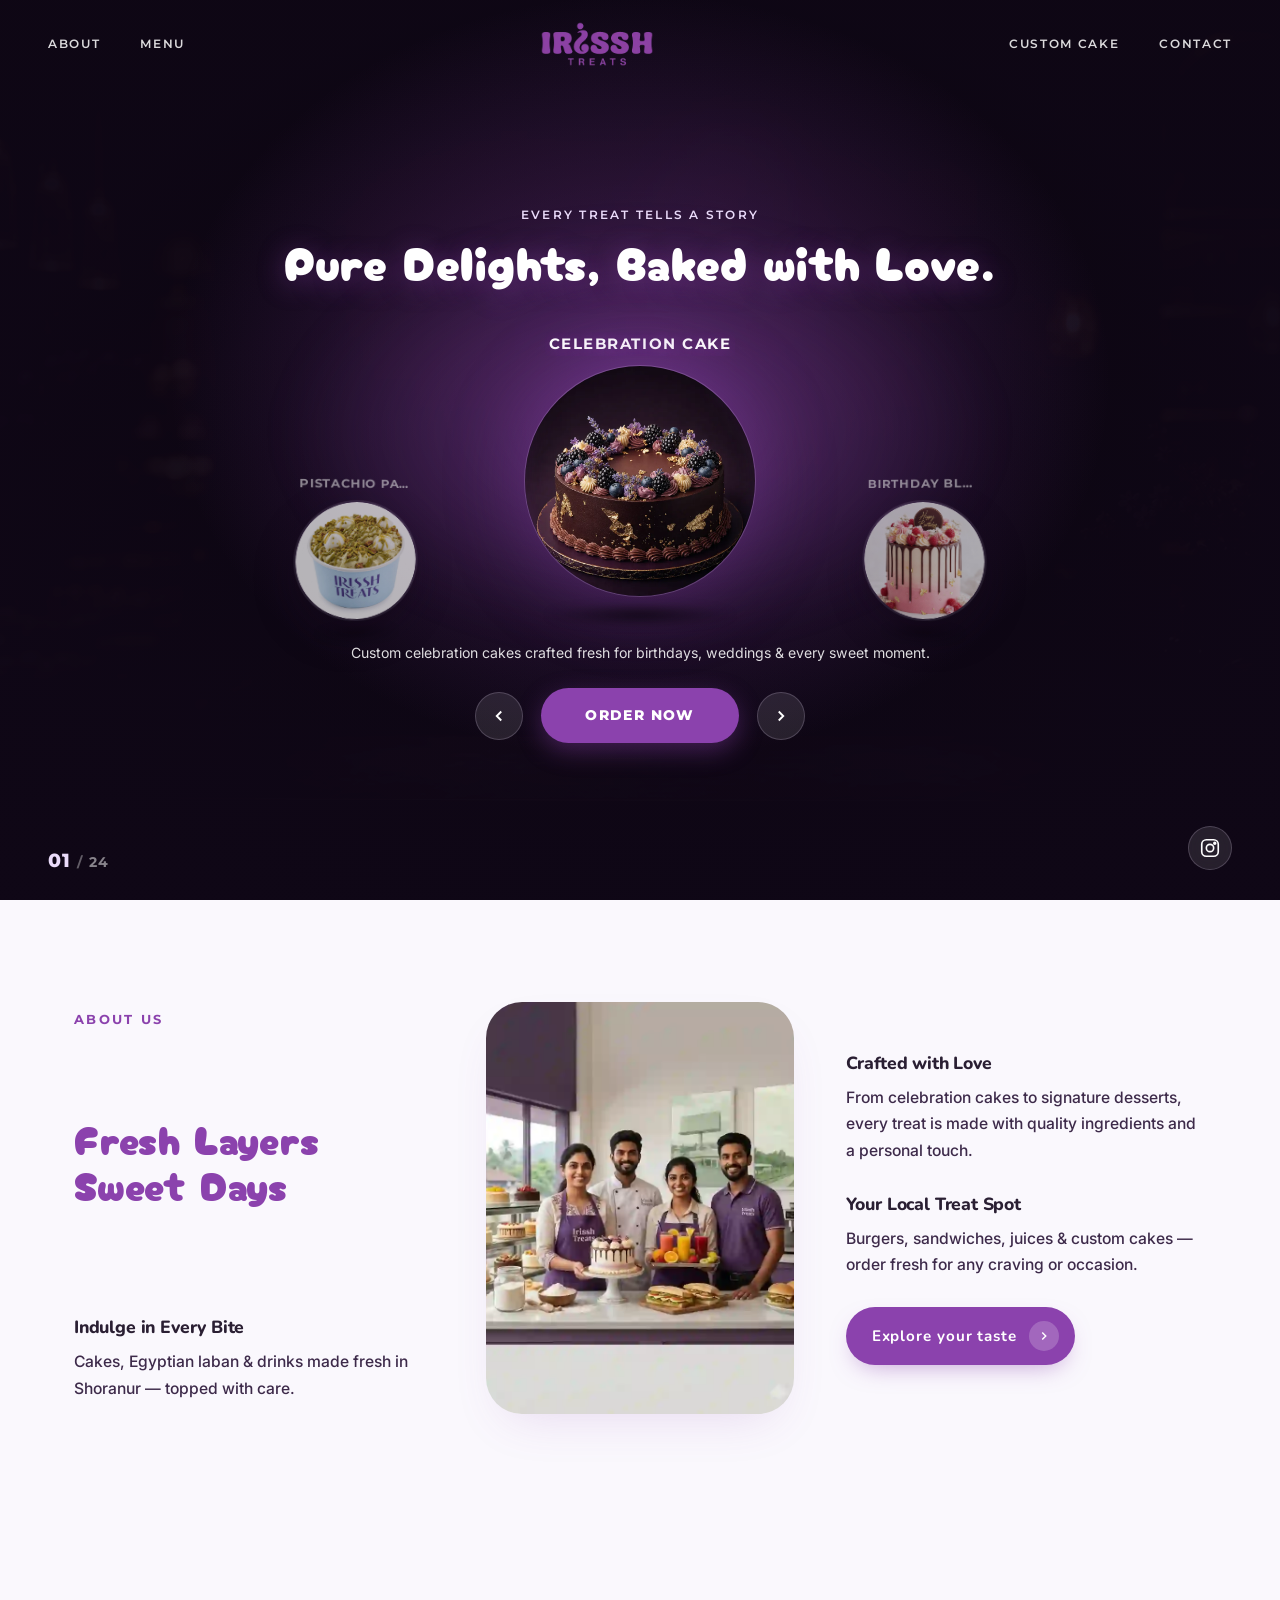
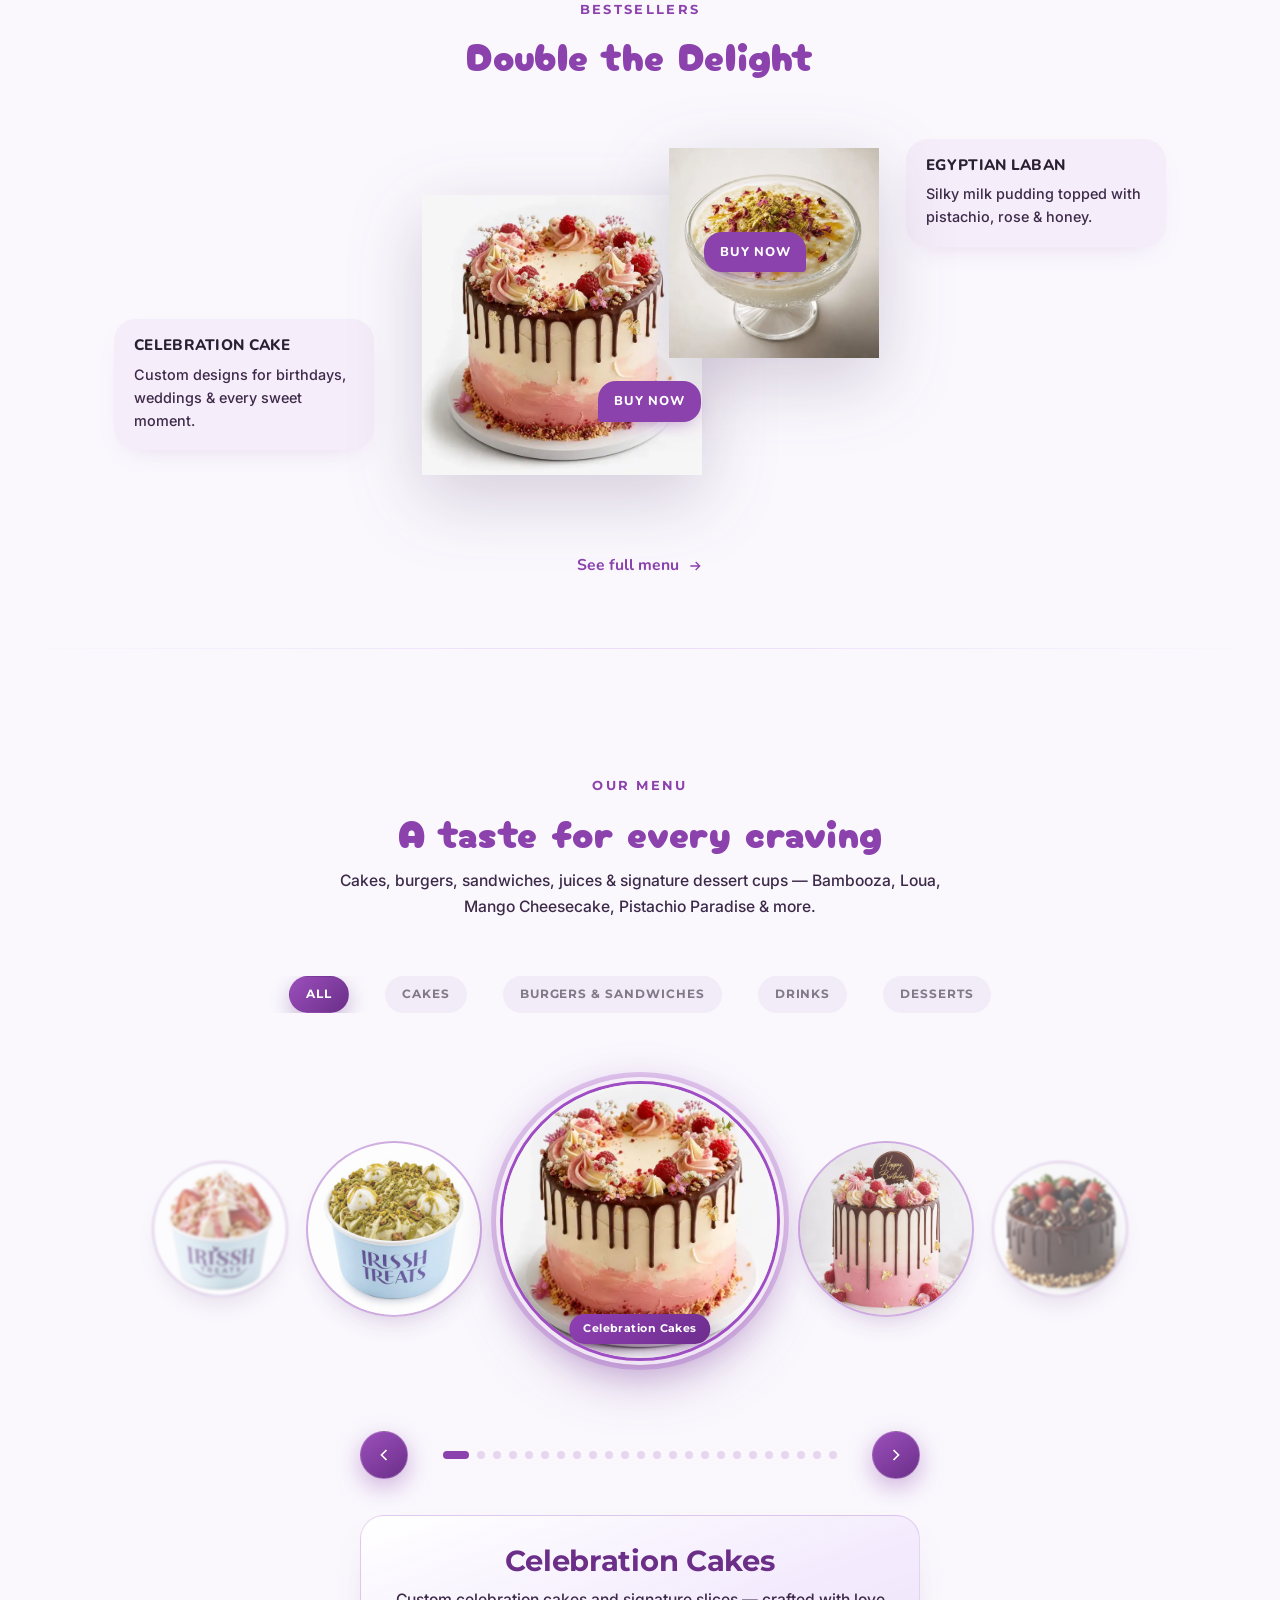
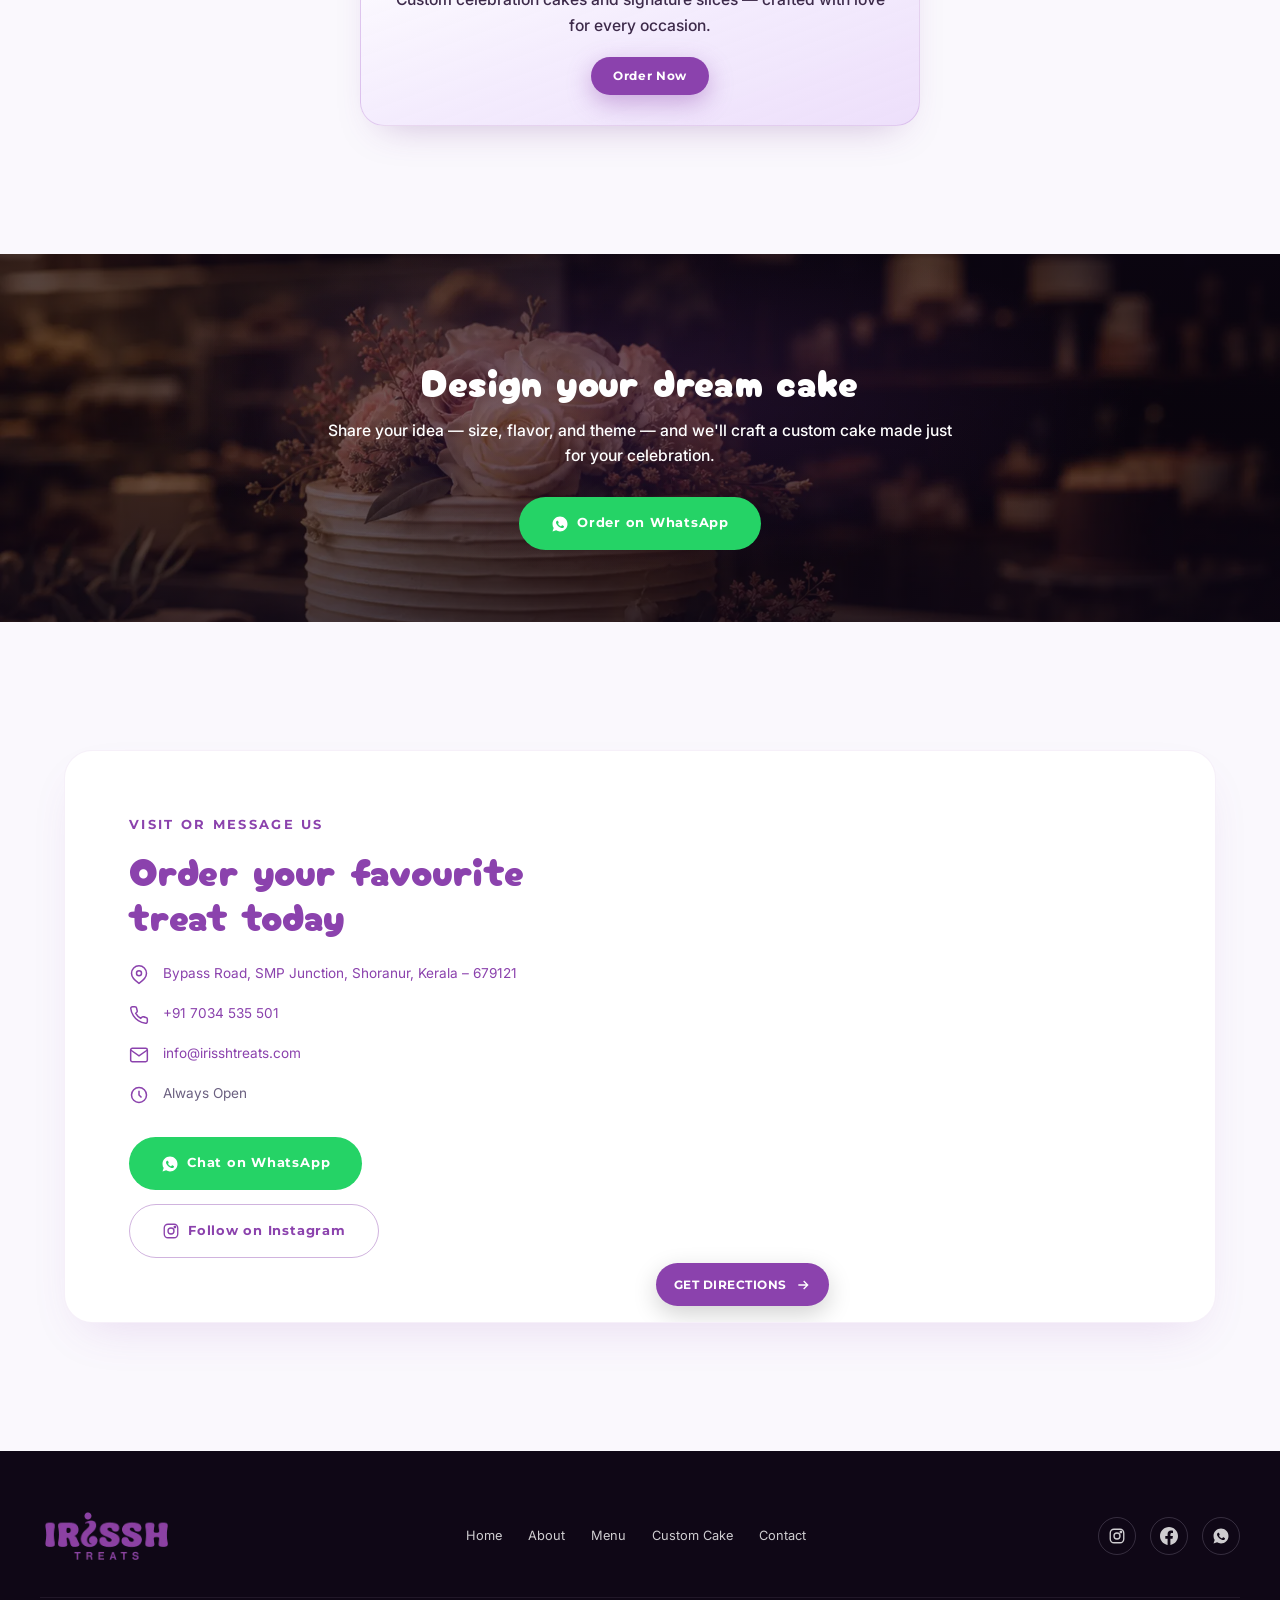
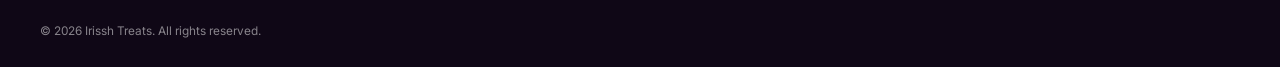
==== commit c587a31f: "Use the same Google Maps place link for Get Directions and the address. Co-authored-by: Cursor <curs" ====
--- a/index.html
+++ b/index.html
@@ -279,7 +279,7 @@
       <ul class="contact-details">
         <li>
           <svg viewBox="0 0 24 24" width="20" height="20" fill="none" stroke="currentColor" stroke-width="1.8"><path d="M21 10c0 6-9 12-9 12s-9-6-9-12a9 9 0 0 1 18 0z"/><circle cx="12" cy="10" r="3"/></svg>
-          <span><a href="https://www.google.com/maps/dir/?api=1&amp;destination=10.7621181,76.2765333" target="_blank" rel="noopener">Bypass Road, SMP Junction, Shoranur, Kerala – 679121</a></span>
+          <span><a href="https://www.google.com/maps?q=10.7621181,76.2765333" target="_blank" rel="noopener">Bypass Road, SMP Junction, Shoranur, Kerala – 679121</a></span>
         </li>
         <li>
           <svg viewBox="0 0 24 24" width="20" height="20" fill="none" stroke="currentColor" stroke-width="1.8"><path d="M22 16.92v3a2 2 0 0 1-2.18 2 19.79 19.79 0 0 1-8.63-3.07 19.5 19.5 0 0 1-6-6 19.79 19.79 0 0 1-3.07-8.67A2 2 0 0 1 4.11 2h3a2 2 0 0 1 2 1.72c.127.96.361 1.903.7 2.81a2 2 0 0 1-.45 2.11L8.09 9.91a16 16 0 0 0 6 6l1.27-1.27a2 2 0 0 1 2.11-.45c.907.339 1.85.573 2.81.7A2 2 0 0 1 22 16.92z"/></svg>
@@ -309,7 +309,7 @@
 
     <div class="contact-map">
       <iframe title="Irissh Treats location — Bypass Road, SMP Junction, Shoranur" src="https://www.google.com/maps?q=10.7621181,76.2765333&amp;z=17&amp;output=embed" loading="lazy" referrerpolicy="no-referrer-when-downgrade" allowfullscreen></iframe>
-      <a class="map-directions-link" href="https://www.google.com/maps/dir/?api=1&amp;destination=10.7621181,76.2765333" target="_blank" rel="noopener" aria-label="Open directions to Irissh Treats in Google Maps">
+      <a class="map-directions-link" href="https://www.google.com/maps?q=10.7621181,76.2765333" target="_blank" rel="noopener" aria-label="Open Irissh Treats location in Google Maps">
         <span>Get Directions</span>
         <svg viewBox="0 0 24 24" width="16" height="16" fill="none" stroke="currentColor" stroke-width="2"><path d="M5 12h14M13 6l6 6-6 6"/></svg>
       </a>
--- a/style.css
+++ b/style.css
@@ -44,6 +44,9 @@
 html {
   scroll-behavior: smooth;
   scroll-padding-top: 72px;
+  overflow-x: hidden;
+  overflow-x: clip;
+  max-width: 100%;
 }
 
 body {
@@ -52,6 +55,8 @@
   color: #2A1F33;
   background: var(--bg-light);
   overflow-x: hidden;
+  overflow-x: clip;
+  max-width: 100%;
   line-height: 1.6;
   -webkit-font-smoothing: antialiased;
 }
@@ -462,8 +467,10 @@
   position: fixed;
   top: 0;
   right: 0;
-  height: 100vh;
+  height: 100%;
+  height: 100dvh;
   width: min(78vw, 340px);
+  max-width: 100%;
   background: rgba(15, 7, 22, 0.97);
   backdrop-filter: blur(24px);
   -webkit-backdrop-filter: blur(24px);
@@ -473,12 +480,16 @@
   gap: 4px;
   padding: 40px;
   transform: translateX(100%);
-  transition: transform .5s var(--ease);
+  visibility: hidden;
+  pointer-events: none;
+  transition: transform .5s var(--ease), visibility .5s var(--ease);
   z-index: 940;
 }
 
 .mobile-menu.open {
   transform: translateX(0);
+  visibility: visible;
+  pointer-events: auto;
 }
 
 .mobile-link {
@@ -547,7 +558,7 @@
 
 .hero-bg-slide {
   position: absolute;
-  inset: -3%;
+  inset: 0;
   background-size: cover;
   background-position: center;
   background-repeat: no-repeat;
@@ -1155,6 +1166,8 @@
   padding: var(--section-pad) 0;
   background: var(--bg-light);
   position: relative;
+  overflow-x: hidden;
+  max-width: 100%;
 }
 
 .showcase::before {
@@ -1378,11 +1391,15 @@
   justify-content: center;
   gap: 22px;
   margin-top: 34px;
+  width: 100%;
+  max-width: 100%;
+  box-sizing: border-box;
 }
 
 .carousel-btn {
   width: 48px;
   height: 48px;
+  flex-shrink: 0;
   border-radius: 50%;
   display: grid;
   place-items: center;
@@ -1402,11 +1419,23 @@
 .carousel-dots {
   display: flex;
   gap: 8px;
+  flex: 1 1 auto;
+  min-width: 0;
+  max-width: min(420px, 100%);
+  overflow-x: auto;
+  justify-content: safe center;
+  scrollbar-width: none;
+  -webkit-overflow-scrolling: touch;
+}
+
+.carousel-dots::-webkit-scrollbar {
+  display: none;
 }
 
 .dot {
   width: 8px;
   height: 8px;
+  flex-shrink: 0;
   border-radius: 50%;
   background: rgba(139, 66, 173, .18);
   cursor: pointer;
@@ -1928,6 +1957,13 @@
   gap: 14px;
   color: #6B6080;
   font-size: .85rem;
+  min-width: 0;
+}
+
+.contact-details li span {
+  min-width: 0;
+  overflow-wrap: anywhere;
+  word-break: break-word;
 }
 
 .contact-details a {
@@ -2265,6 +2301,8 @@
 
   .brand-logo-header {
     height: 64px;
+    max-width: min(148px, 42vw);
+    width: auto;
   }
 
   .navbar.scrolled .brand-logo-header {
@@ -2281,10 +2319,25 @@
 
   .hamburger {
     display: flex;
+    flex-shrink: 0;
+    position: relative;
+    z-index: 960;
+  }
+
+  .nav-inner {
+    padding: 0 16px;
+    gap: 12px;
+    max-width: 100%;
+  }
+
+  .logo-center {
+    min-width: 0;
   }
 
   .feature-banner {
     margin-top: -12px;
+    max-width: 100%;
+    overflow: hidden;
   }
 
   .feature-banner-bar {
@@ -2515,6 +2568,9 @@
     gap: 22px;
     margin-bottom: 20px;
     padding: 0 16px 4px;
+    max-width: 100%;
+    width: 100%;
+    box-sizing: border-box;
   }
 
   .menu-filter-tab {
@@ -2522,8 +2578,11 @@
   }
 
   .carousel {
-    padding: 0;
-    max-width: none;
+    padding: 0 16px;
+    max-width: 100%;
+    width: 100%;
+    box-sizing: border-box;
+    overflow: hidden;
   }
 
   .carousel-track {
@@ -2531,6 +2590,8 @@
     overflow: hidden;
     padding: 12px 0 8px;
     justify-content: center;
+    width: 100%;
+    max-width: 100%;
   }
 
   .carousel-item {
@@ -2573,8 +2634,10 @@
 
   .carousel-controls {
     margin-top: 22px;
-    gap: 18px;
-    padding: 0 20px;
+    gap: 14px;
+    padding: 0;
+    width: 100%;
+    max-width: 100%;
   }
 
   .carousel-btn {
@@ -2583,6 +2646,11 @@
     box-shadow: 0 8px 22px -8px rgba(139, 66, 173, 0.28);
   }
 
+  /* Many menu items make dots wider than the phone — keep arrows visible */
+  .carousel-dots {
+    display: none;
+  }
+
   /* Product name lives under the carousel — hide on-image label */
   .carousel-label {
     display: none;
@@ -2591,9 +2659,11 @@
   .carousel-info {
     margin-top: 24px;
     min-height: 110px;
-    margin-left: 16px;
-    margin-right: 16px;
+    margin-left: 0;
+    margin-right: 0;
     padding: 22px 18px 24px;
+    max-width: 100%;
+    box-sizing: border-box;
   }
 }
 
@@ -2609,6 +2679,7 @@
 
   .brand-logo-header {
     height: 58px;
+    max-width: min(136px, 40vw);
   }
 
   .navbar.scrolled .brand-logo-header {
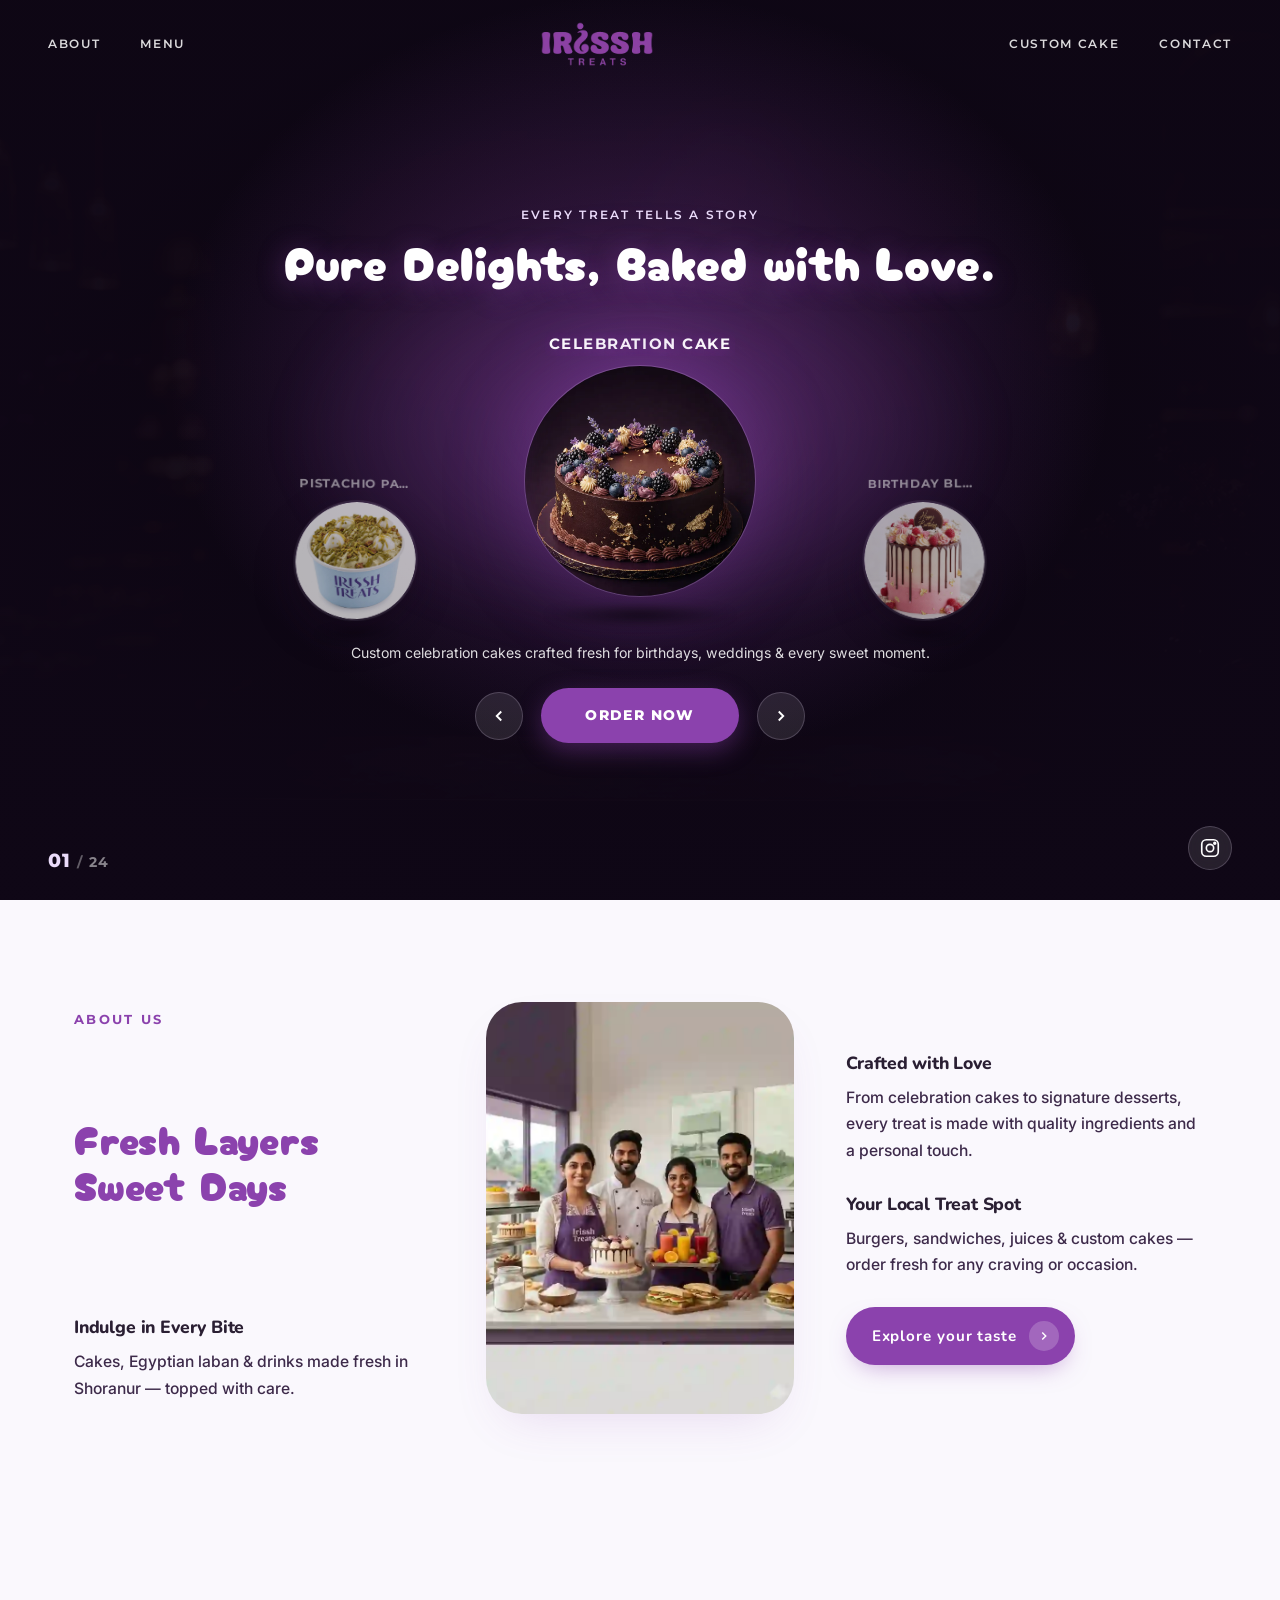
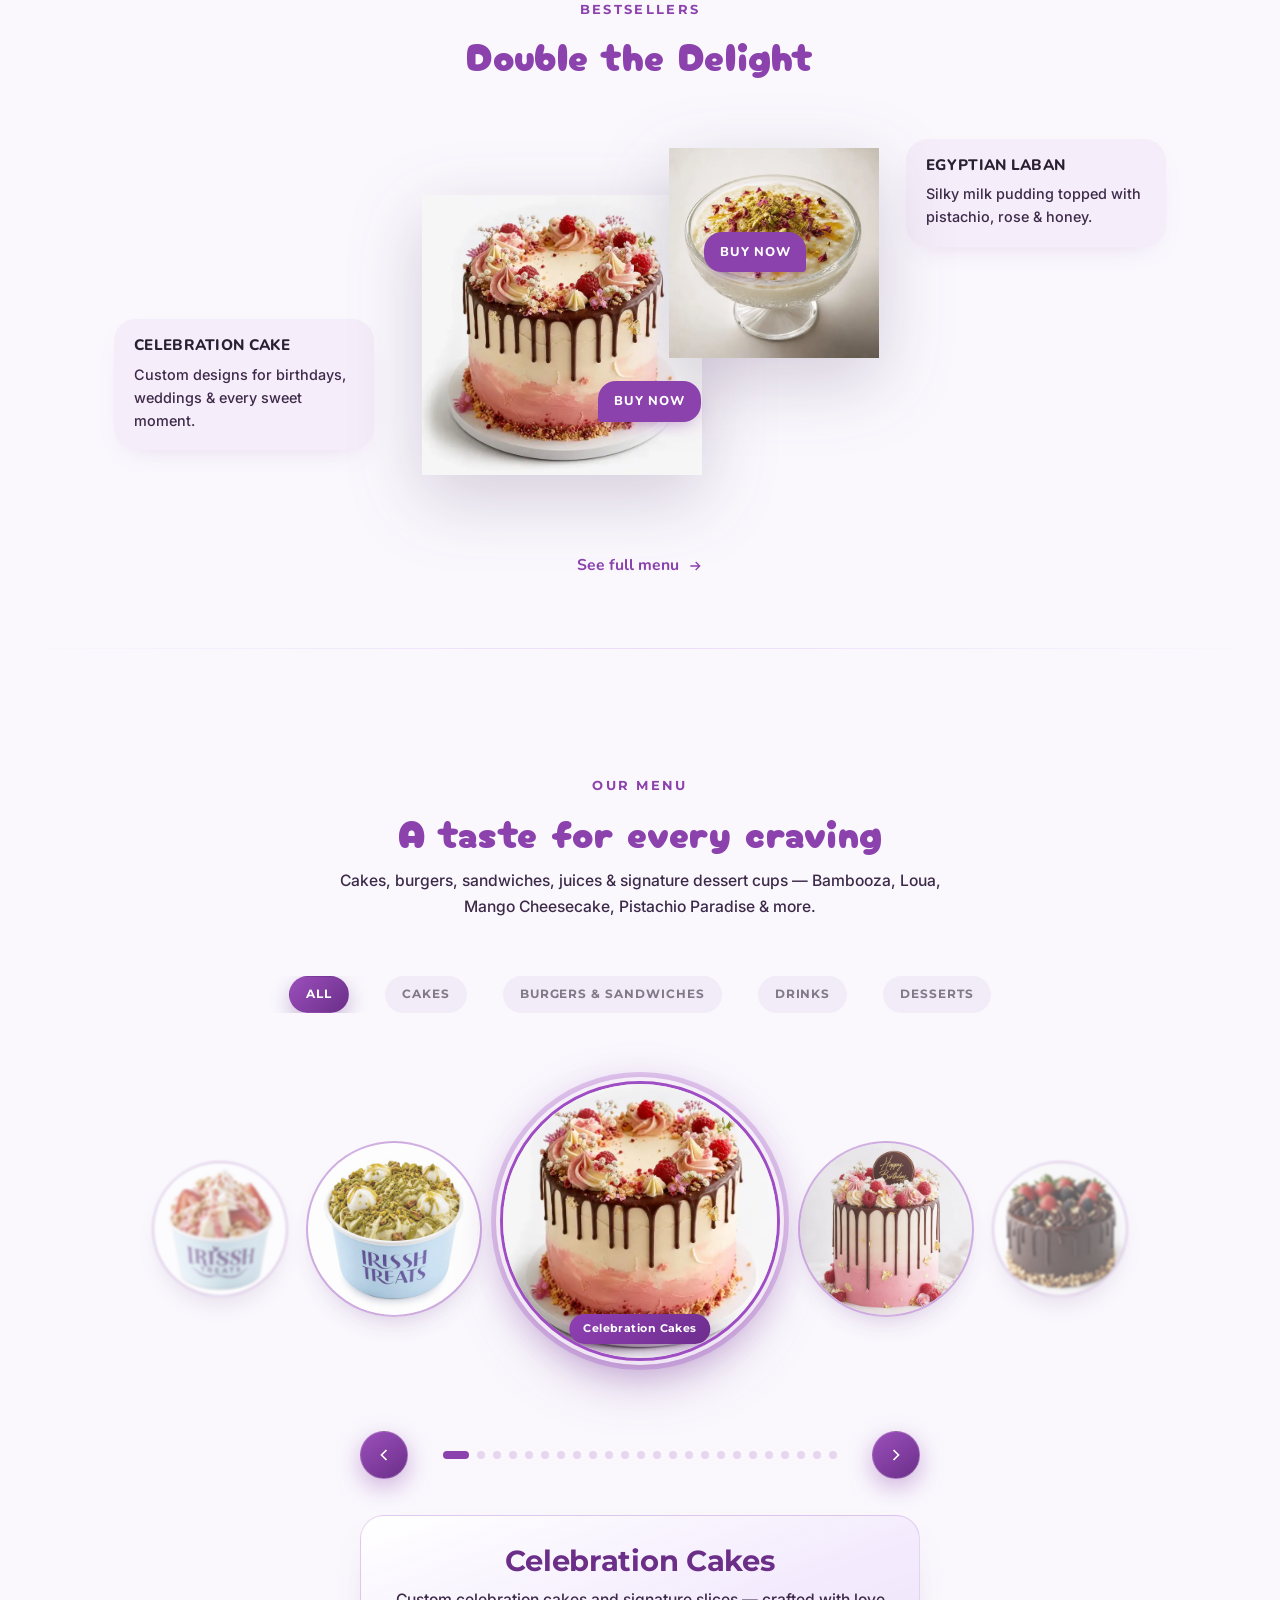
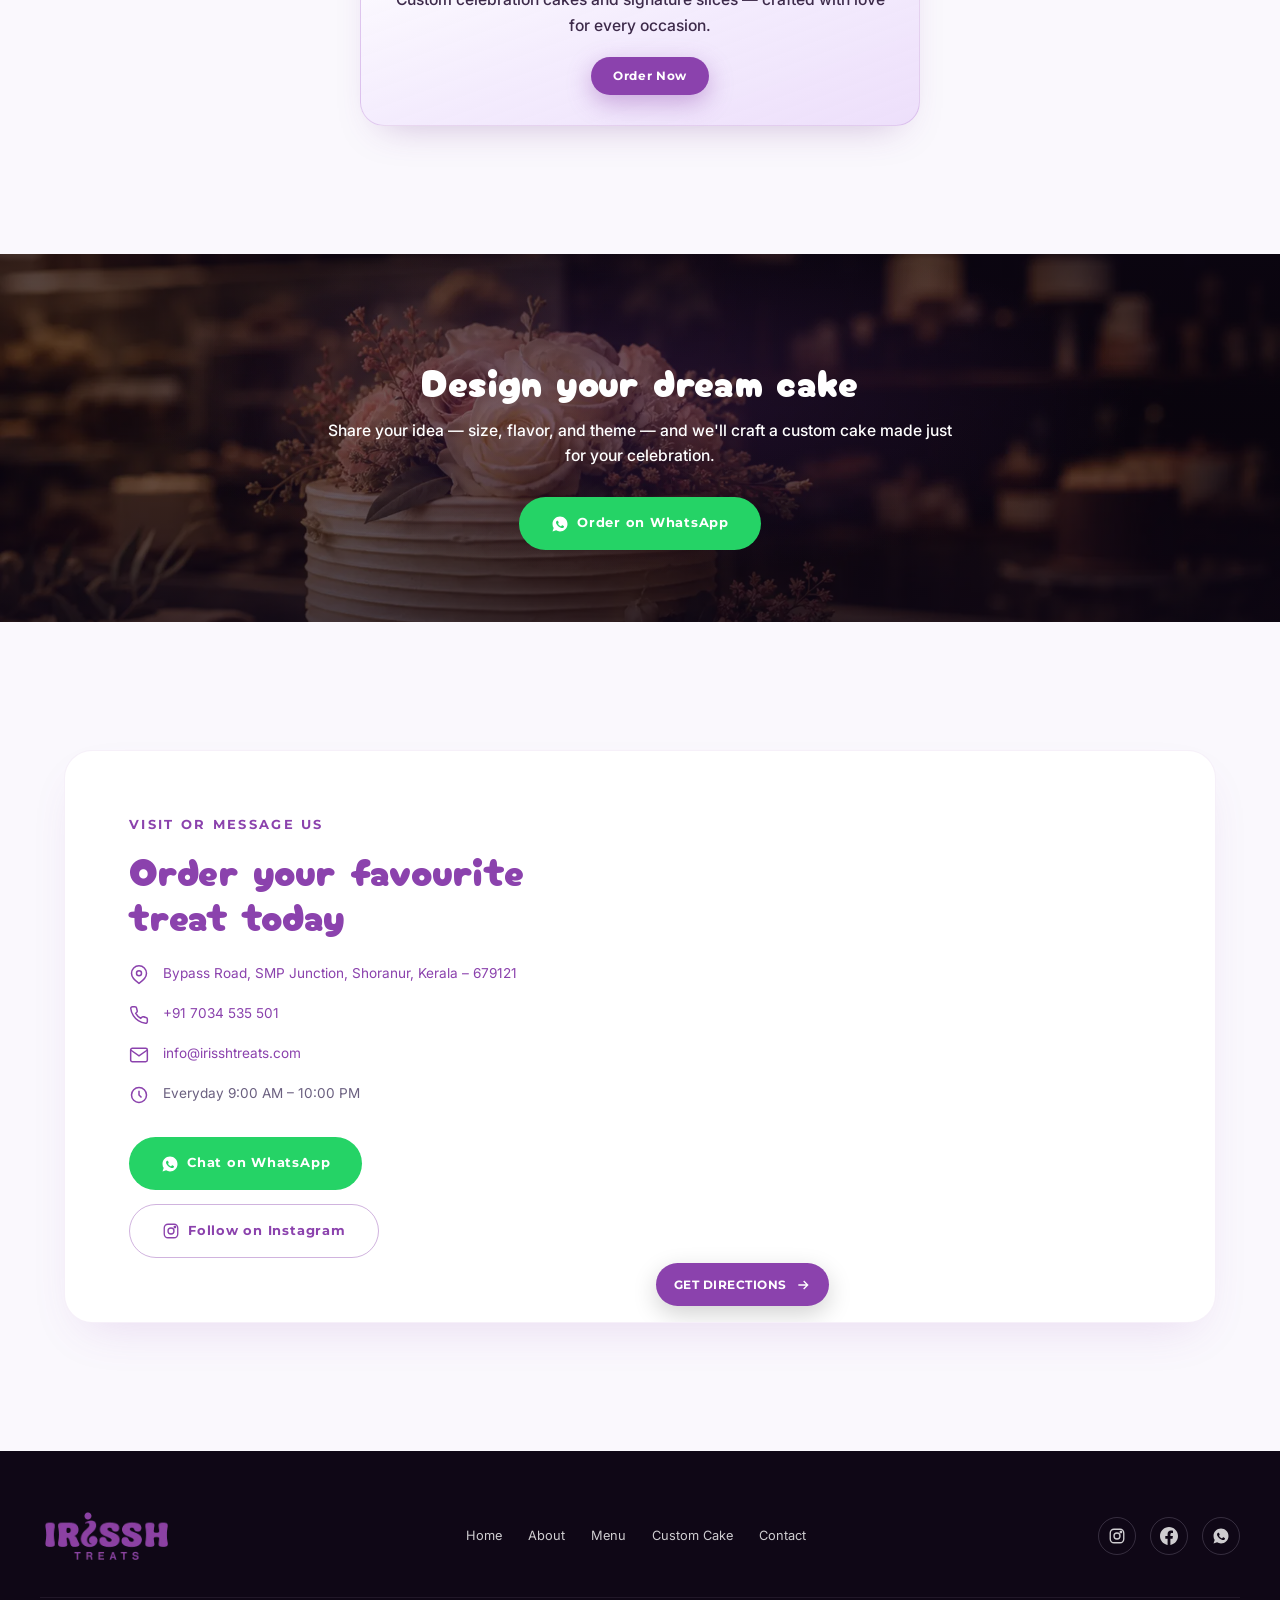
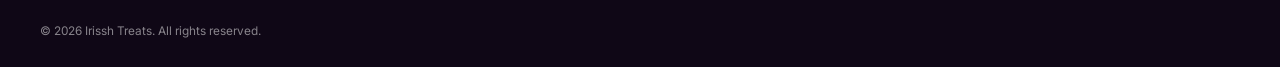
==== commit b8a03ef9: "open time changed" ====
--- a/index.html
+++ b/index.html
@@ -279,7 +279,7 @@
       <ul class="contact-details">
         <li>
           <svg viewBox="0 0 24 24" width="20" height="20" fill="none" stroke="currentColor" stroke-width="1.8"><path d="M21 10c0 6-9 12-9 12s-9-6-9-12a9 9 0 0 1 18 0z"/><circle cx="12" cy="10" r="3"/></svg>
-          <span><a href="https://www.google.com/maps?q=10.7621181,76.2765333" target="_blank" rel="noopener">Bypass Road, SMP Junction, Shoranur, Kerala – 679121</a></span>
+          <span><a href="https://maps.app.goo.gl/oe3NNp2hnUwhuwBaA?g_st=aw" target="_blank" rel="noopener">Bypass Road, SMP Junction, Shoranur, Kerala – 679121</a></span>
         </li>
         <li>
           <svg viewBox="0 0 24 24" width="20" height="20" fill="none" stroke="currentColor" stroke-width="1.8"><path d="M22 16.92v3a2 2 0 0 1-2.18 2 19.79 19.79 0 0 1-8.63-3.07 19.5 19.5 0 0 1-6-6 19.79 19.79 0 0 1-3.07-8.67A2 2 0 0 1 4.11 2h3a2 2 0 0 1 2 1.72c.127.96.361 1.903.7 2.81a2 2 0 0 1-.45 2.11L8.09 9.91a16 16 0 0 0 6 6l1.27-1.27a2 2 0 0 1 2.11-.45c.907.339 1.85.573 2.81.7A2 2 0 0 1 22 16.92z"/></svg>
@@ -291,7 +291,7 @@
         </li>
         <li>
           <svg viewBox="0 0 24 24" width="20" height="20" fill="none" stroke="currentColor" stroke-width="1.8"><circle cx="12" cy="12" r="9"/><path d="M12 7v5l3 3"/></svg>
-          <span>Always Open</span>
+          <span>Everyday 9:00 AM – 10:00 PM</span>
         </li>
       </ul>
 
@@ -308,8 +308,8 @@
     </div>
 
     <div class="contact-map">
-      <iframe title="Irissh Treats location — Bypass Road, SMP Junction, Shoranur" src="https://www.google.com/maps?q=10.7621181,76.2765333&amp;z=17&amp;output=embed" loading="lazy" referrerpolicy="no-referrer-when-downgrade" allowfullscreen></iframe>
-      <a class="map-directions-link" href="https://www.google.com/maps?q=10.7621181,76.2765333" target="_blank" rel="noopener" aria-label="Open Irissh Treats location in Google Maps">
+      <iframe title="Irissh Treats location — Bypass Road, SMP Junction, Shoranur" src="https://www.google.com/maps?q=IRISSH+TREATS,+Kodungallur+-+Shornur+Rd,+SMP+Junction,+Shoranur,+Kerala+679121&amp;z=17&amp;output=embed" loading="lazy" referrerpolicy="no-referrer-when-downgrade" allowfullscreen></iframe>
+      <a class="map-directions-link" href="https://maps.app.goo.gl/oe3NNp2hnUwhuwBaA?g_st=aw" target="_blank" rel="noopener" aria-label="Open Irissh Treats location in Google Maps">
         <span>Get Directions</span>
         <svg viewBox="0 0 24 24" width="16" height="16" fill="none" stroke="currentColor" stroke-width="2"><path d="M5 12h14M13 6l6 6-6 6"/></svg>
       </a>
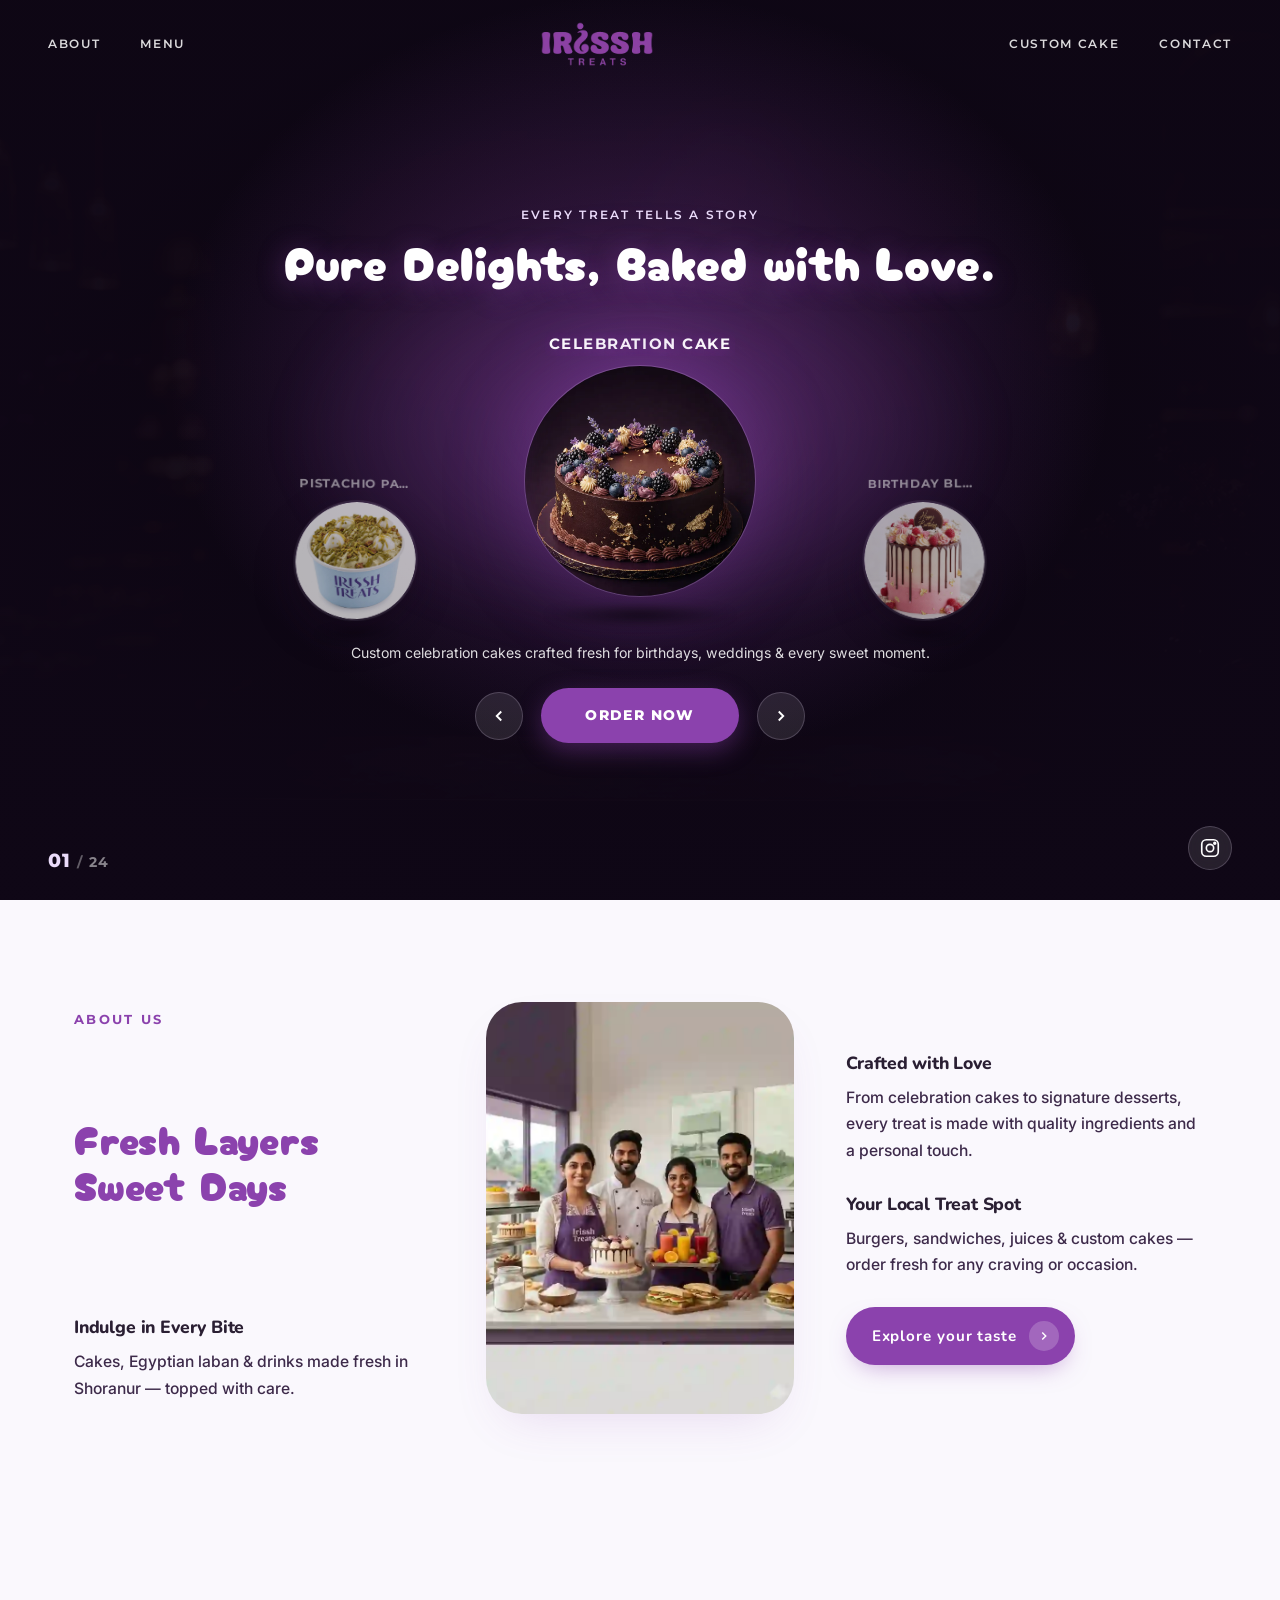
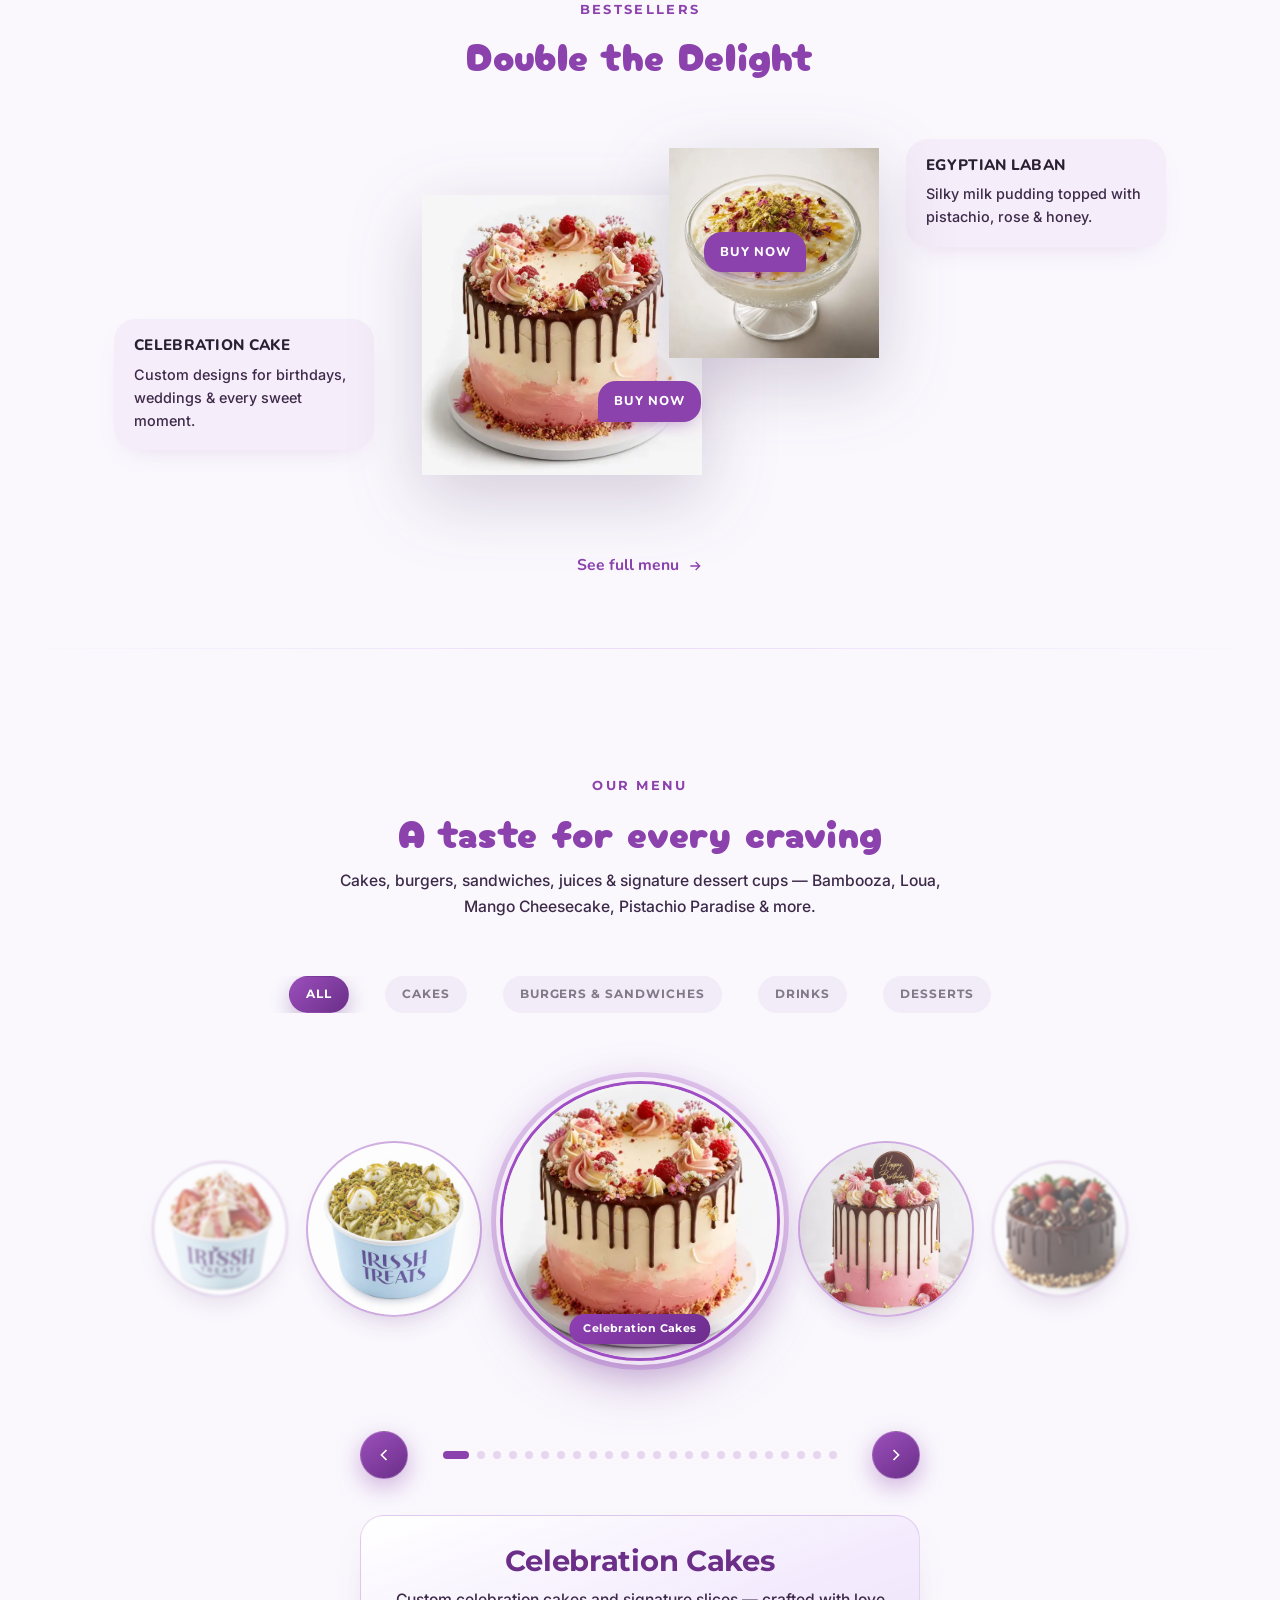
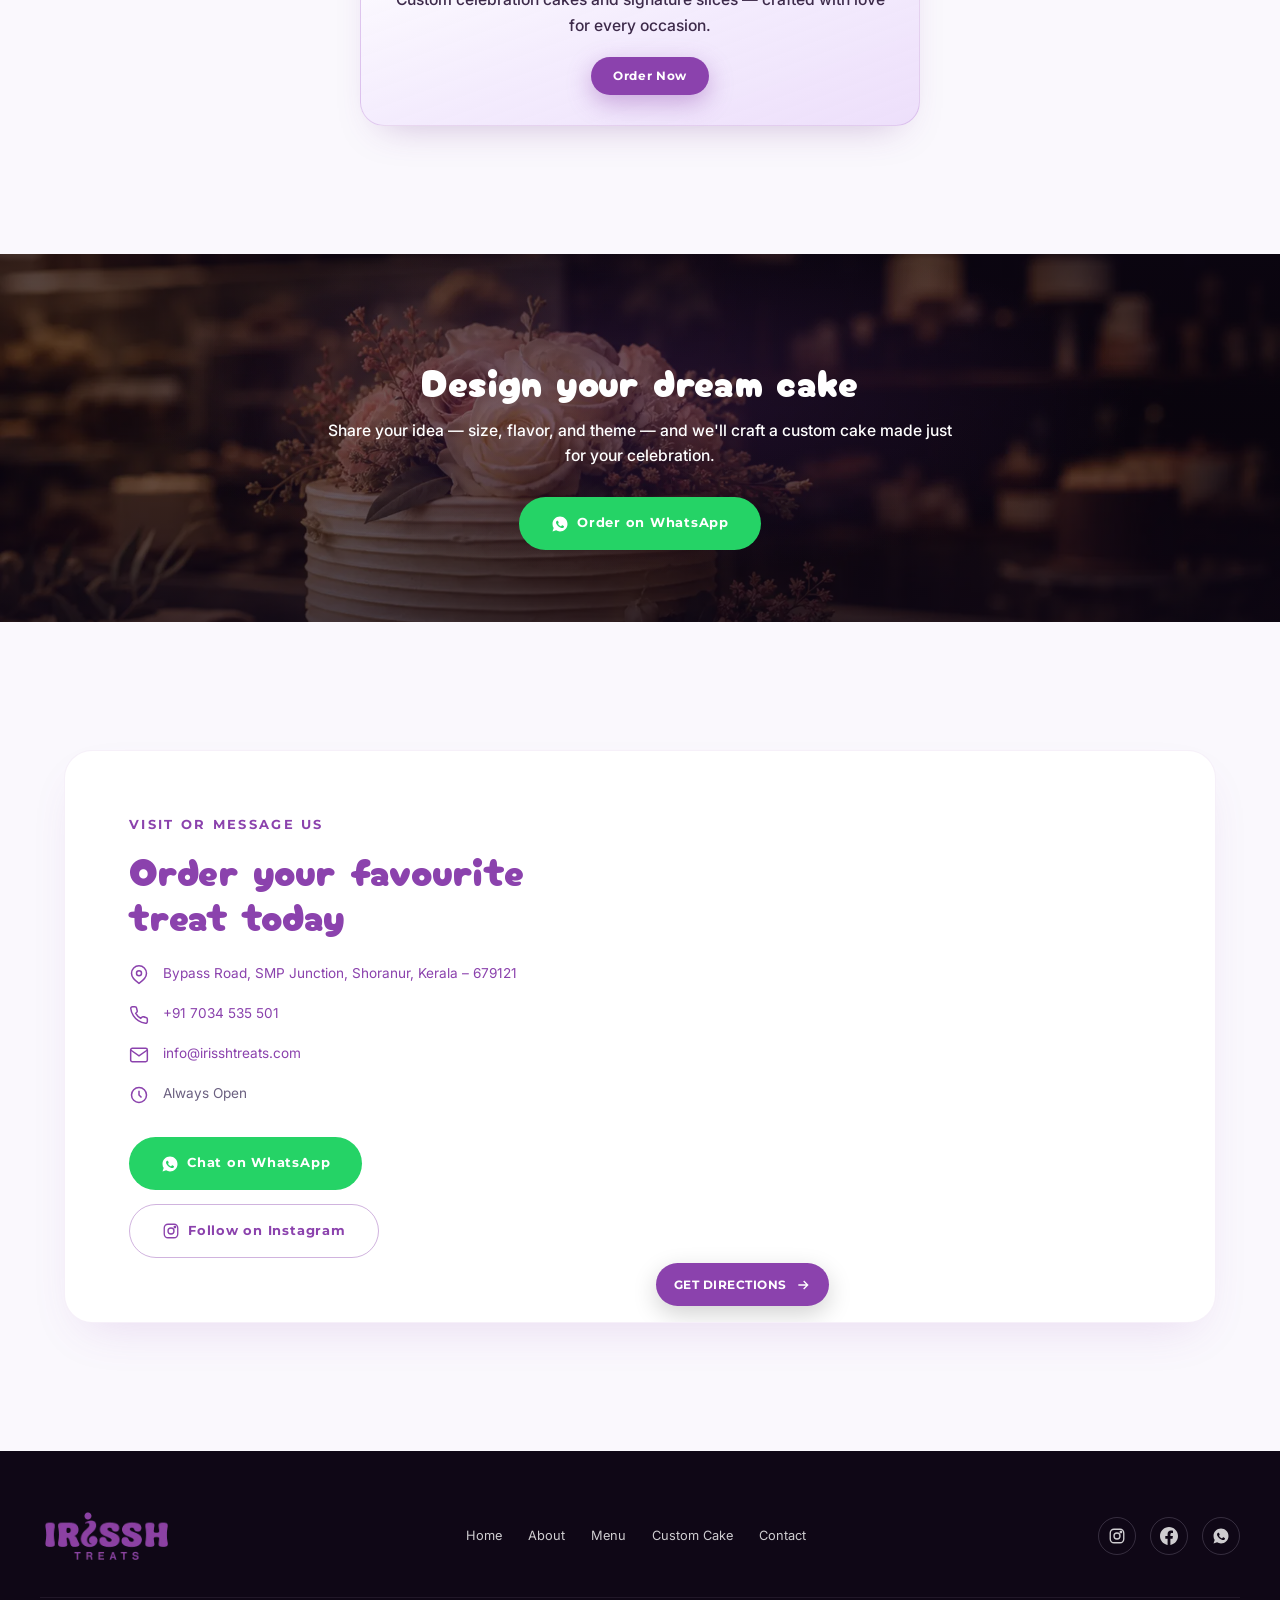
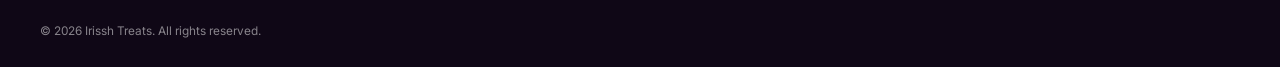
==== commit f95aa759: "open time" ====
--- a/index.html
+++ b/index.html
@@ -291,7 +291,7 @@
         </li>
         <li>
           <svg viewBox="0 0 24 24" width="20" height="20" fill="none" stroke="currentColor" stroke-width="1.8"><circle cx="12" cy="12" r="9"/><path d="M12 7v5l3 3"/></svg>
-          <span>Everyday 9:00 AM – 10:00 PM</span>
+          <span>Always Open</span>
         </li>
       </ul>
 
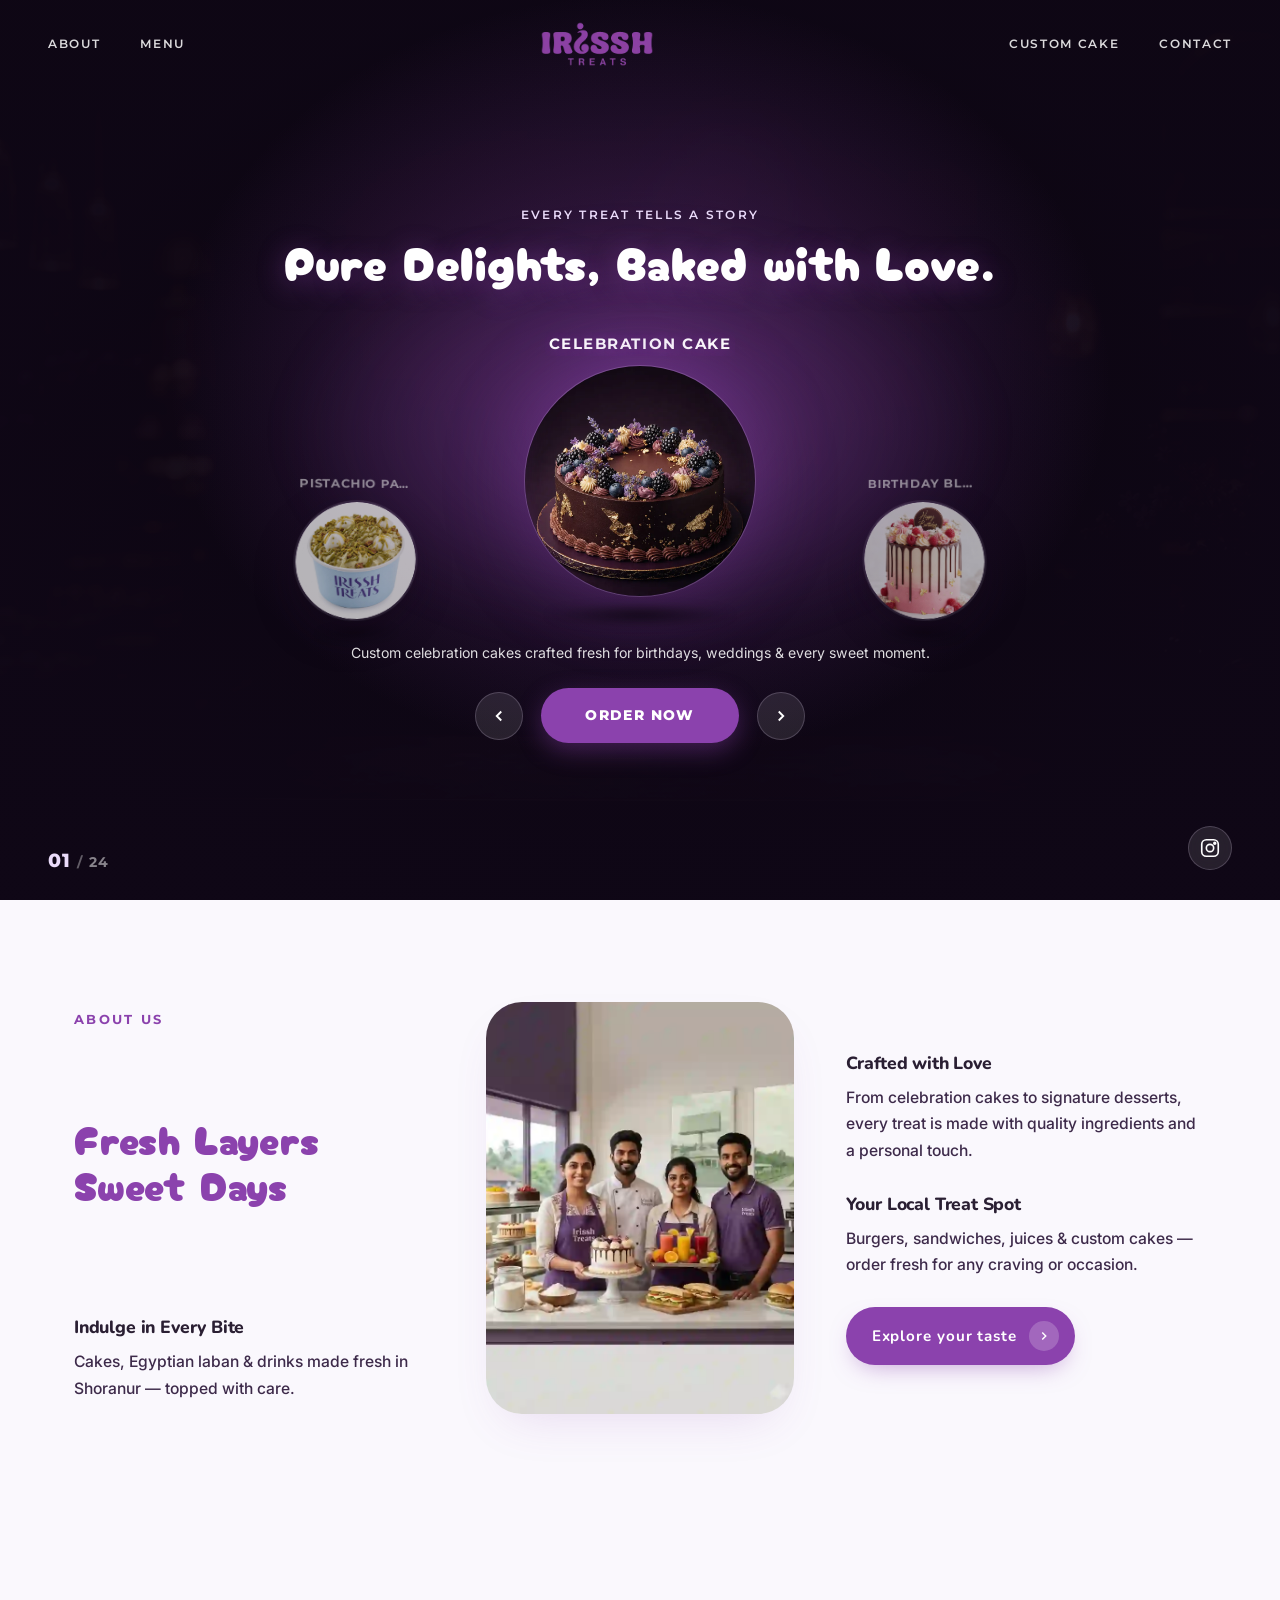
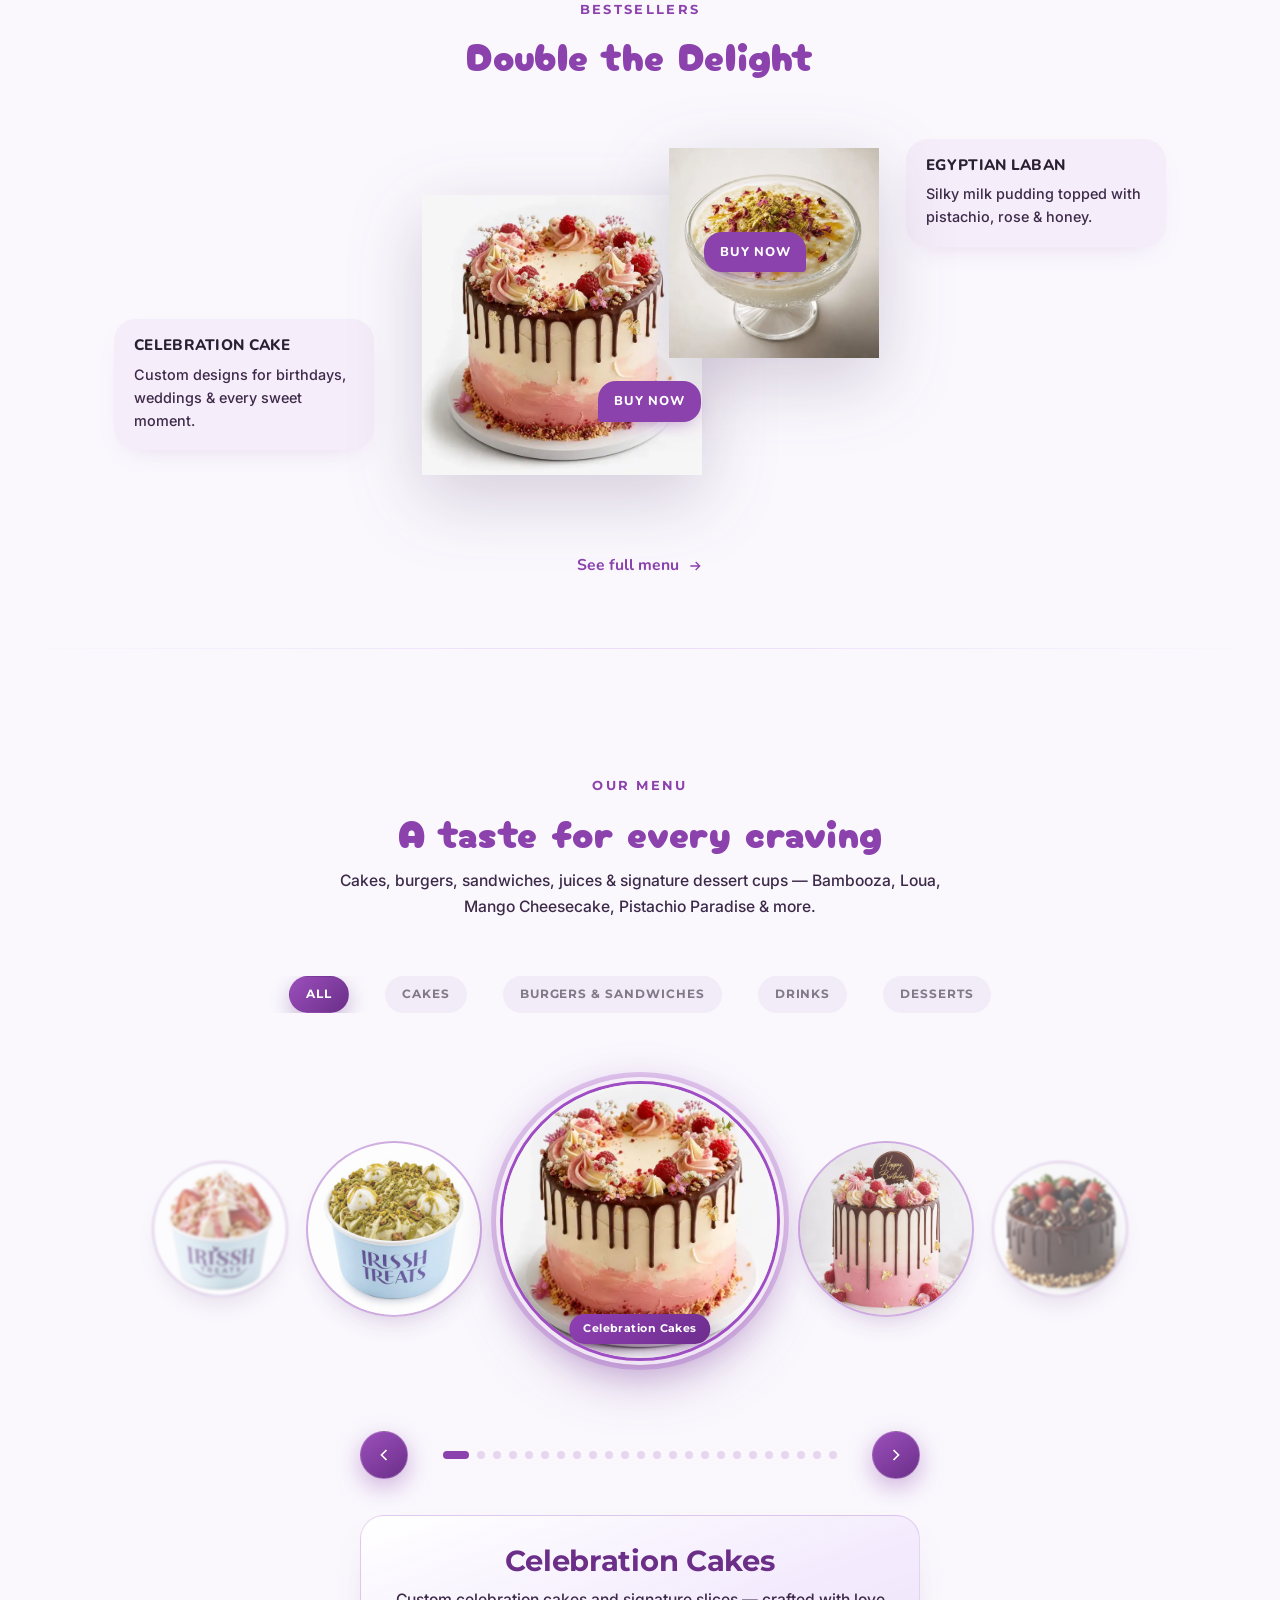
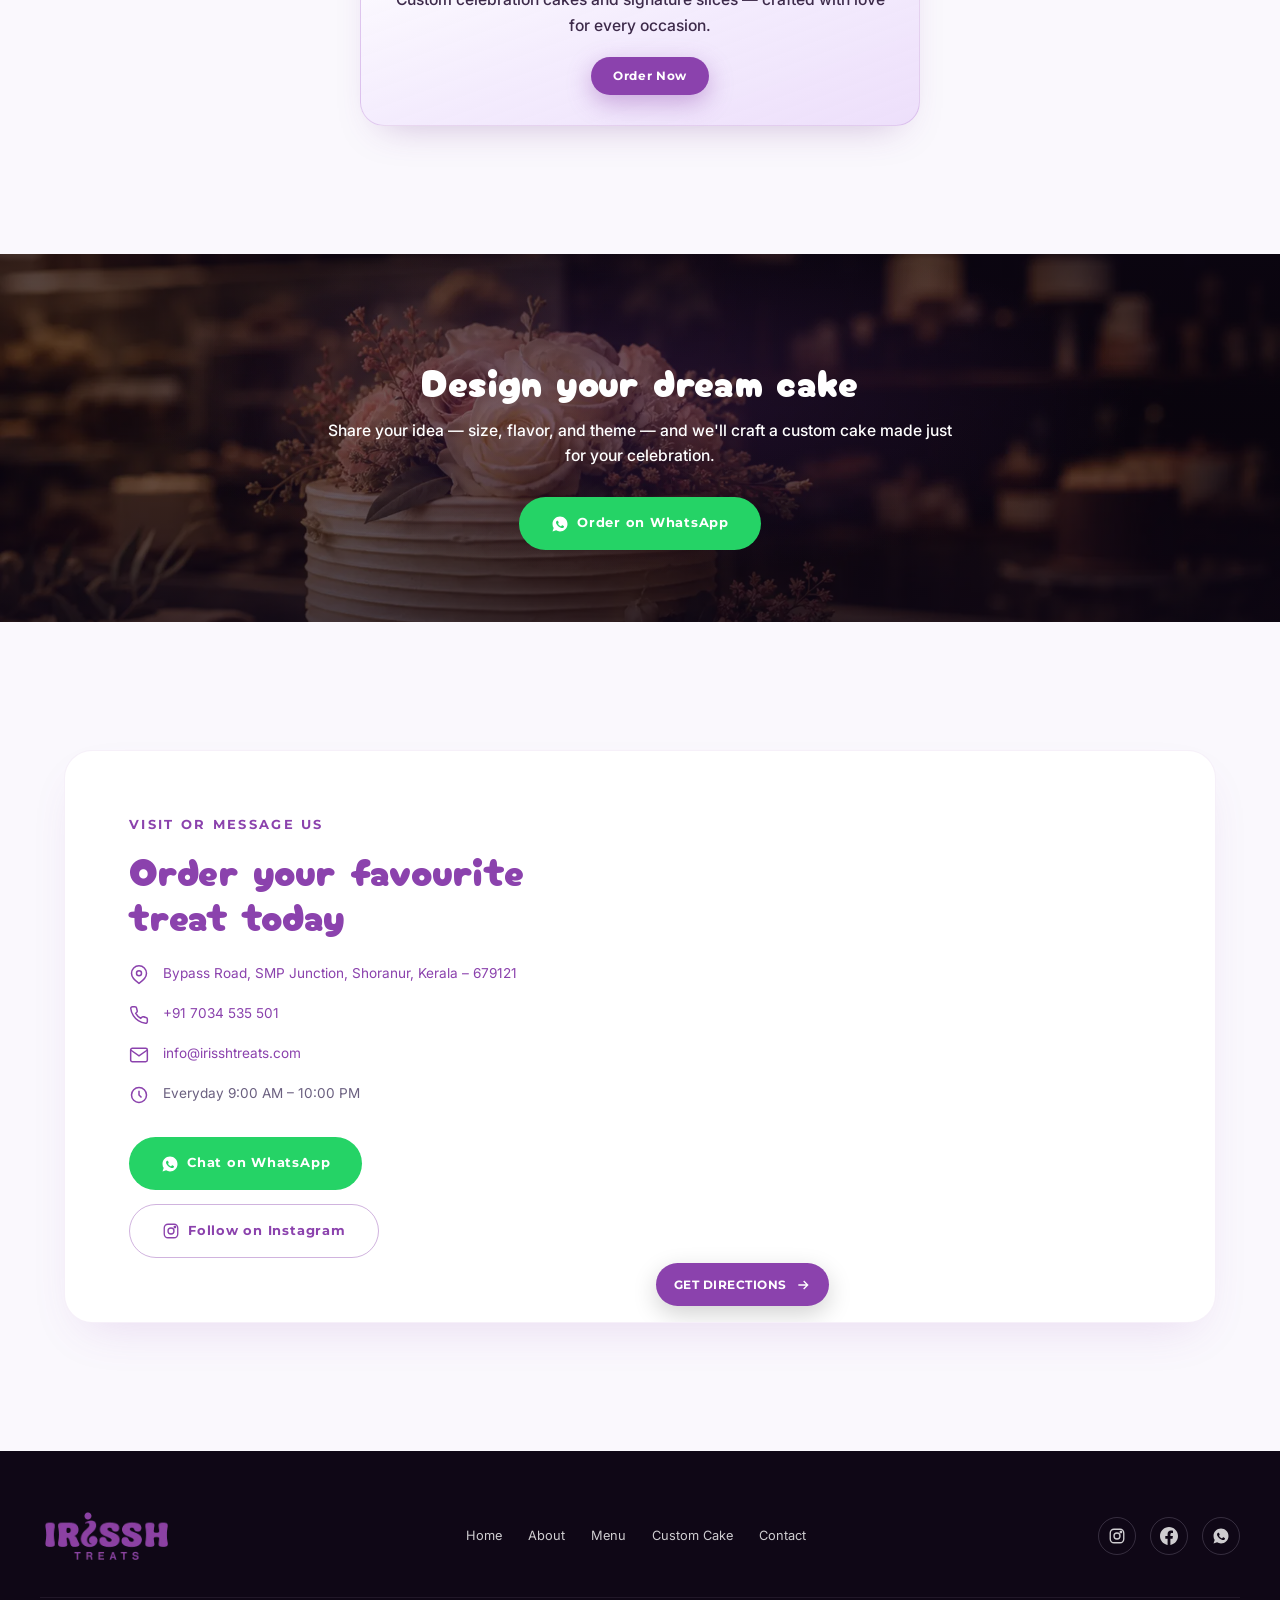
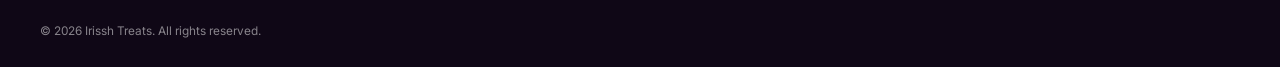
==== commit c3d26370: "main" ====
--- a/index.html
+++ b/index.html
@@ -291,7 +291,7 @@
         </li>
         <li>
           <svg viewBox="0 0 24 24" width="20" height="20" fill="none" stroke="currentColor" stroke-width="1.8"><circle cx="12" cy="12" r="9"/><path d="M12 7v5l3 3"/></svg>
-          <span>Always Open</span>
+          <span>Everyday 9:00 AM – 10:00 PM</span>
         </li>
       </ul>
 
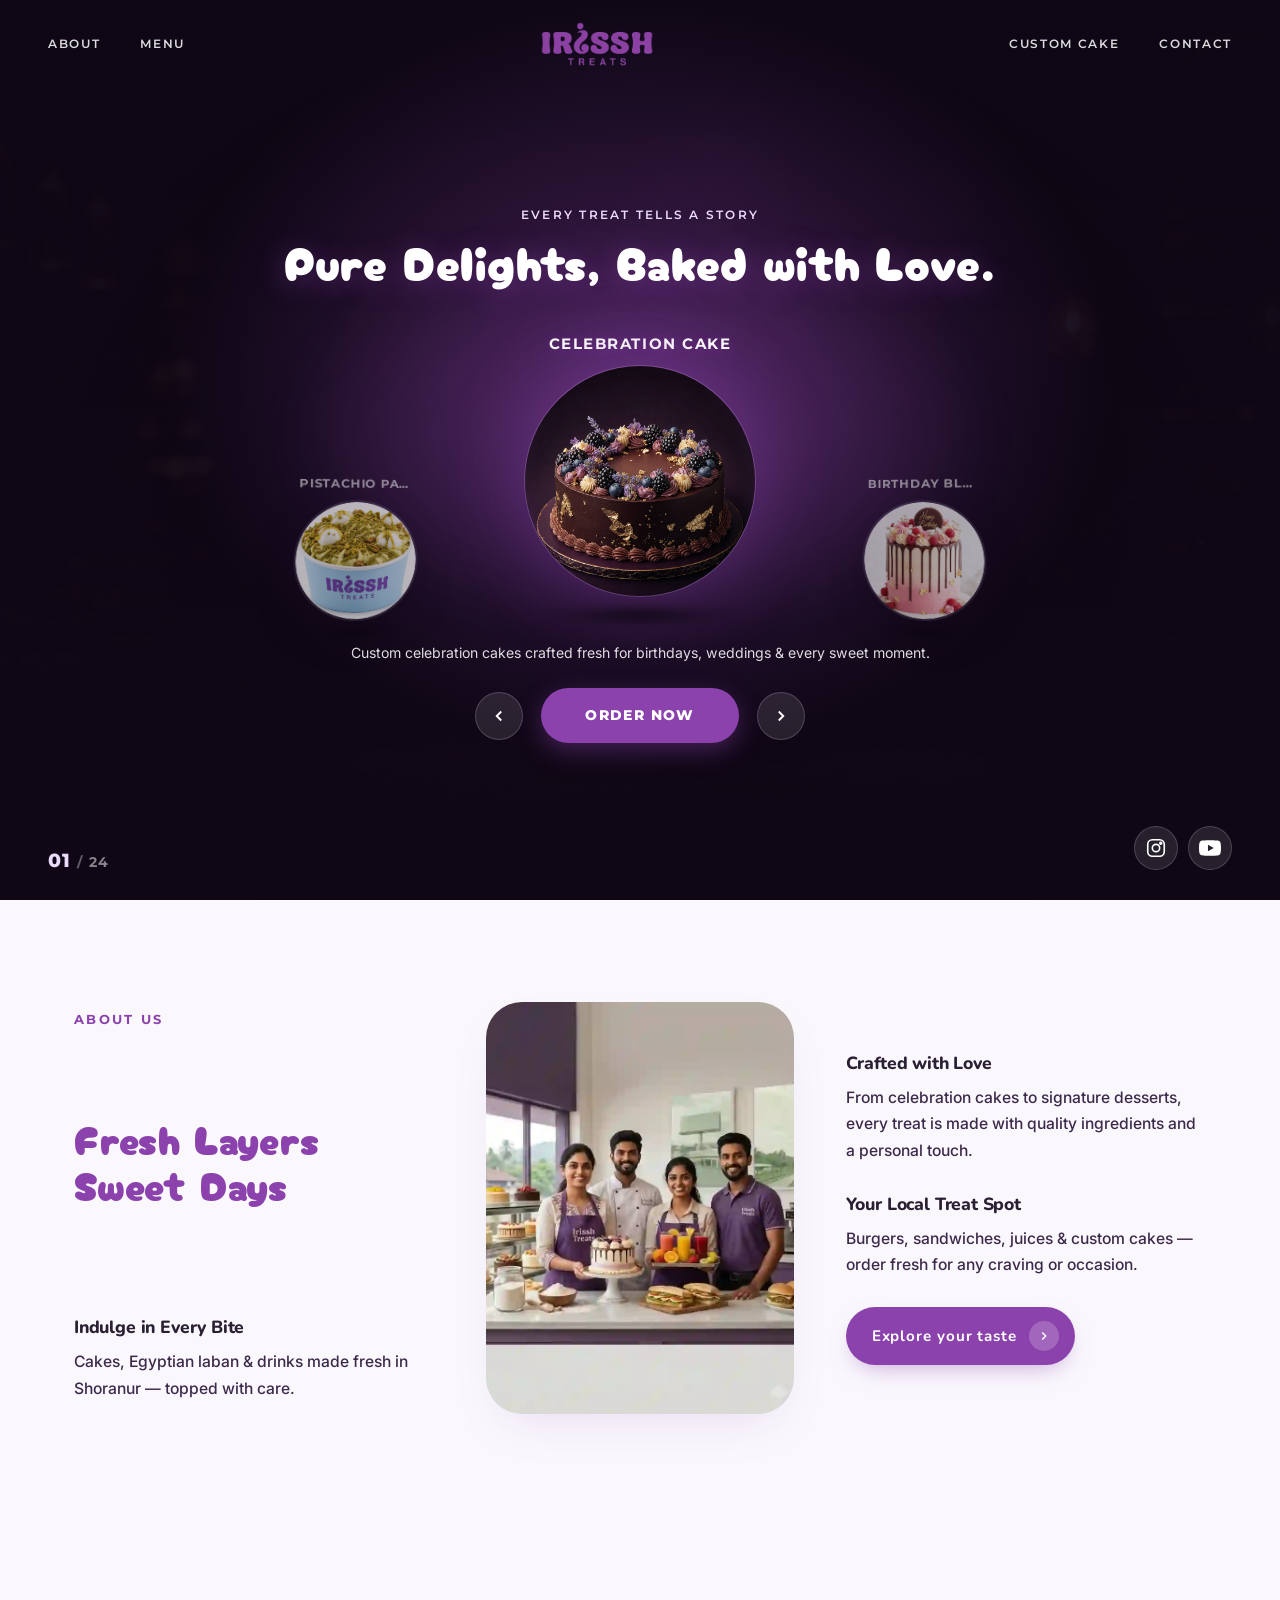
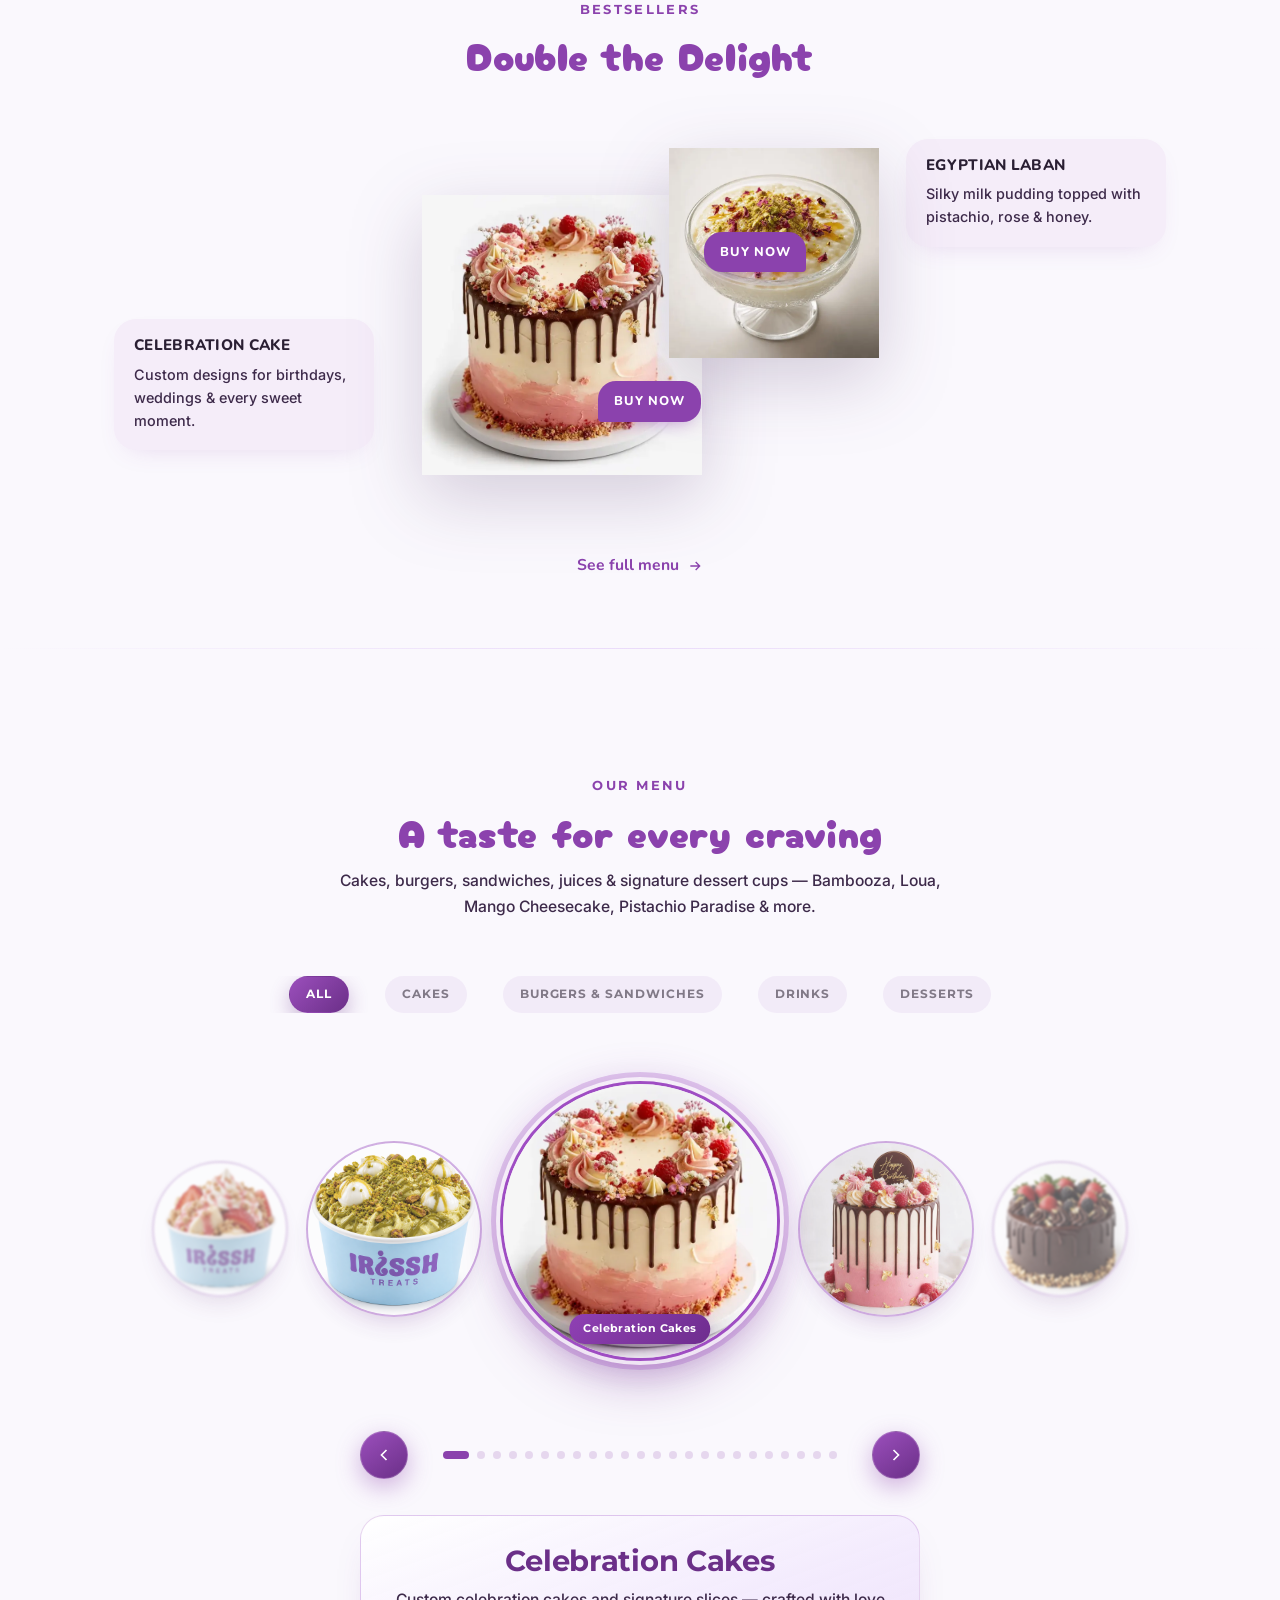
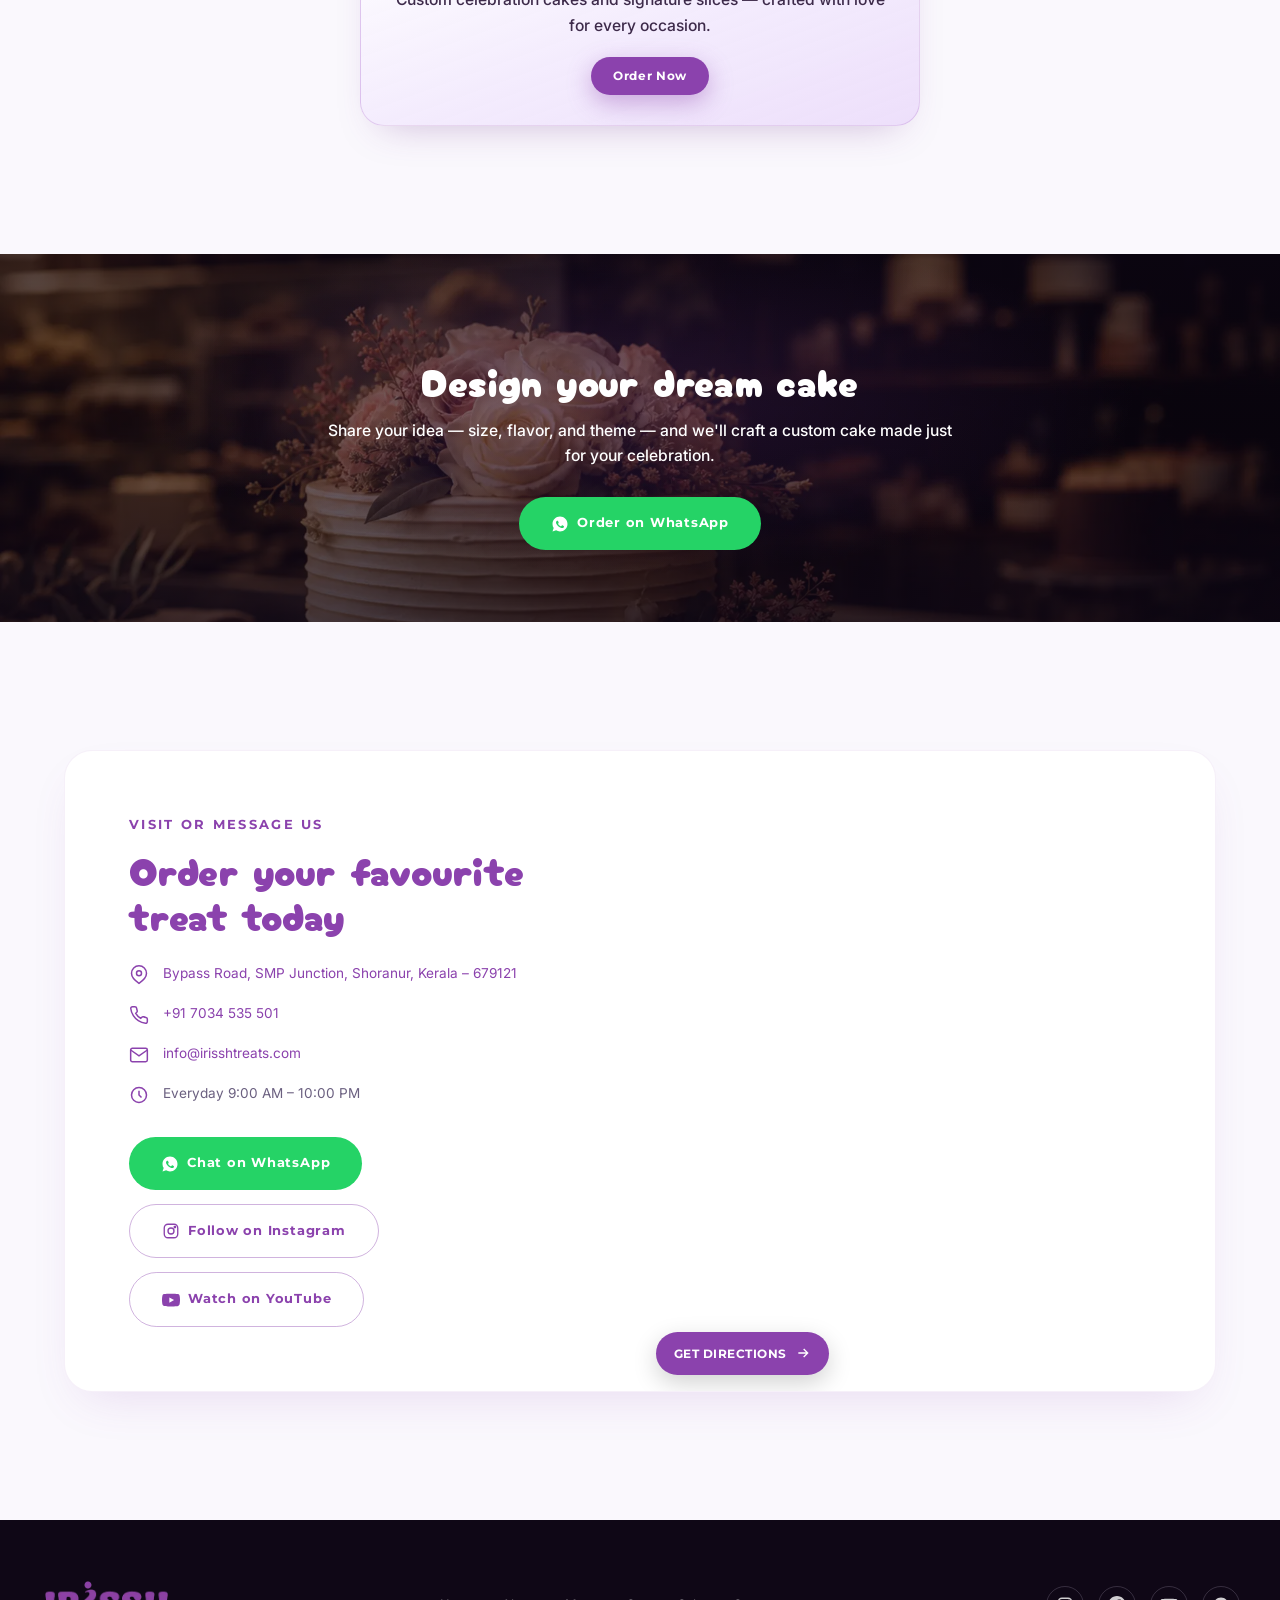
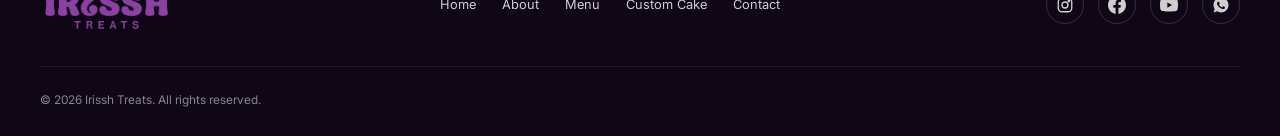
==== commit b0779b3d: "xml site map added" ====
--- a/index.html
+++ b/index.html
@@ -3,11 +3,56 @@
 <head>
 <meta charset="UTF-8">
 <meta name="viewport" content="width=device-width, initial-scale=1.0">
-<title>Irissh Treats — Cakes, Burgers, Juices & Egyptian Laban in Shoranur</title>
-<meta name="description" content="Irissh Treats — Shoranur's destination for custom cakes, cake desserts, burgers, sandwiches, fresh juices & Egyptian laban. Order on WhatsApp today.">
+<meta name="google-site-verification" content="O-8tV_NWzGEZeNNRlAw6hHzzmebYkSilEI_2Nu26vpQ" />
+<title>Irissh Treats | Handcrafted Gourmet Treats & Sweets Shoranur</title>
+<meta name="description" content="Official website for Irissh Treats. Handcrafted cakes, gourmet sweets, and fresh treats delivered in Shoranur and Tirur, Kerala.">
+<meta name="robots" content="index, follow">
+<link rel="canonical" href="https://irisshtreats.com/">
+
+<!-- Open Graph -->
+<meta property="og:title" content="Irissh Treats">
+<meta property="og:type" content="website">
+<meta property="og:url" content="https://irisshtreats.com/">
+<meta property="og:description" content="Official website for Irissh Treats. Handcrafted cakes, gourmet sweets, and fresh treats delivered in Shoranur and Tirur, Kerala.">
+<meta property="og:image" content="https://irisshtreats.com/images/menu-cake-chocolate-gold.jpg">
+<meta property="og:locale" content="en_IN">
+<meta property="og:site_name" content="Irissh Treats">
+
+<!-- Twitter Card -->
+<meta name="twitter:card" content="summary_large_image">
+<meta name="twitter:title" content="Irissh Treats">
+<meta name="twitter:description" content="Official website for Irissh Treats. Handcrafted cakes, gourmet sweets, and fresh treats delivered in Shoranur and Tirur, Kerala.">
+<meta name="twitter:image" content="https://irisshtreats.com/images/menu-cake-chocolate-gold.jpg">
 
 <link rel="icon" href="images/favicon.png" type="image/png">
 <link rel="apple-touch-icon" href="images/favicon.png">
+
+<!-- Schema.org Structured Data -->
+<script type="application/ld+json">
+{
+  "@context": "https://schema.org",
+  "@type": ["Bakery", "LocalBusiness"],
+  "name": "Irissh Treats",
+  "url": "https://irisshtreats.com/",
+  "email": "info@irisshtreats.com",
+  "telephone": "+91 7034 535 501",
+  "image": "https://irisshtreats.com/images/menu-cake-chocolate-gold.jpg",
+  "description": "Official website for Irissh Treats. Handcrafted cakes, gourmet sweets, and fresh treats delivered in Shoranur and Tirur, Kerala.",
+  "address": {
+    "@type": "PostalAddress",
+    "streetAddress": "Bypass Road, SMP Junction",
+    "addressLocality": "Shoranur",
+    "addressRegion": "Kerala",
+    "postalCode": "679121",
+    "addressCountry": "IN"
+  },
+  "sameAs": [
+    "https://www.instagram.com/irissh_treats",
+    "https://www.facebook.com/share/1G5oWYJRoj/",
+    "https://www.youtube.com/@IrisshTreats"
+  ]
+}
+</script>
 
 <!-- Fonts -->
 <link rel="preconnect" href="https://fonts.googleapis.com">
@@ -58,6 +103,9 @@
       </a>
       <a href="https://www.facebook.com/share/1G5oWYJRoj/" target="_blank" rel="noopener" aria-label="Facebook">
         <svg viewBox="0 0 24 24" width="20" height="20" fill="currentColor"><path d="M24 12.073c0-6.627-5.373-12-12-12s-12 5.373-12 12c0 5.99 4.388 10.954 10.125 11.854v-8.385H7.078v-3.47h3.047V9.43c0-3.007 1.792-4.669 4.533-4.669 1.312 0 2.686.235 2.686.235v2.953H15.83c-1.491 0-1.956.925-1.956 1.874v2.25h3.328l-.532 3.47h-2.796v8.385C19.612 23.027 24 18.062 24 12.073z"/></svg>
+      </a>
+      <a href="https://www.youtube.com/@IrisshTreats" target="_blank" rel="noopener" aria-label="YouTube">
+        <svg viewBox="0 0 24 24" width="20" height="20" fill="currentColor"><path d="M23.5 6.2a3 3 0 0 0-2.1-2.1C19.5 3.5 12 3.5 12 3.5s-7.5 0-9.4.6A3 3 0 0 0 .5 6.2 31.5 31.5 0 0 0 0 12a31.5 31.5 0 0 0 .5 5.8 3 3 0 0 0 2.1 2.1c1.9.6 9.4.6 9.4.6s7.5 0 9.4-.6a3 3 0 0 0 2.1-2.1A31.5 31.5 0 0 0 24 12a31.5 31.5 0 0 0-.5-5.8zM9.8 15.5v-7l6.3 3.5-6.3 3.5z"/></svg>
       </a>
       <a href="https://wa.me/917034535501" target="_blank" rel="noopener" aria-label="WhatsApp">
         <svg viewBox="0 0 24 24" width="20" height="20" fill="currentColor"><path d="M12 2C6.48 2 2 6.48 2 12c0 1.98.58 3.83 1.58 5.39L2 22l4.75-1.55A9.94 9.94 0 0 0 12 22c5.52 0 10-4.48 10-10S17.52 2 12 2zm5.2 14.2c-.22.62-1.28 1.18-1.77 1.24-.45.06-1.03.08-1.66-.1-.38-.11-.87-.27-1.5-.53-2.64-1.14-4.36-3.8-4.5-3.98-.13-.18-1.08-1.44-1.08-2.74 0-1.3.68-1.94.92-2.2.24-.26.53-.33.7-.33h.5c.16 0 .38-.03.58.44.22.53.75 1.83.82 1.96.07.13.11.28.02.46-.09.18-.14.3-.27.46-.13.15-.28.34-.4.46-.13.13-.27.27-.11.53.15.26.68 1.12 1.46 1.82 1 .9 1.85 1.18 2.11 1.31.26.13.41.11.56-.07.15-.18.65-.76.82-1.02.17-.26.34-.22.57-.13.24.09 1.5.71 1.76.84.26.13.43.19.5.3.06.11.06.63-.16 1.25z"/></svg>
@@ -140,8 +188,11 @@
   </div>
 
   <div class="hero-corner-right">
-    <a href="https://www.instagram.com/irissh_treats?igsh=MWZreHpyd2cwcnFw" target="_blank" rel="noopener" class="hero-insta-btn" aria-label="Instagram">
+    <a href="https://www.instagram.com/irissh_treats?igsh=MWZreHpyd2cwcnFw" target="_blank" rel="noopener" class="hero-social-btn" aria-label="Instagram">
       <svg viewBox="0 0 24 24" width="22" height="22" fill="none" stroke="currentColor" stroke-width="1.8"><rect x="3" y="3" width="18" height="18" rx="5"/><circle cx="12" cy="12" r="4"/><circle cx="17.2" cy="6.8" r="1"/></svg>
+    </a>
+    <a href="https://www.youtube.com/@IrisshTreats" target="_blank" rel="noopener" class="hero-social-btn" aria-label="YouTube">
+      <svg viewBox="0 0 24 24" width="22" height="22" fill="currentColor"><path d="M23.5 6.2a3 3 0 0 0-2.1-2.1C19.5 3.5 12 3.5 12 3.5s-7.5 0-9.4.6A3 3 0 0 0 .5 6.2 31.5 31.5 0 0 0 0 12a31.5 31.5 0 0 0 .5 5.8 3 3 0 0 0 2.1 2.1c1.9.6 9.4.6 9.4.6s7.5 0 9.4-.6a3 3 0 0 0 2.1-2.1A31.5 31.5 0 0 0 24 12a31.5 31.5 0 0 0-.5-5.8zM9.8 15.5v-7l6.3 3.5-6.3 3.5z"/></svg>
     </a>
   </div>
 </section>
@@ -304,6 +355,10 @@
           <svg viewBox="0 0 24 24" width="18" height="18" fill="none" stroke="currentColor" stroke-width="1.8"><rect x="3" y="3" width="18" height="18" rx="5"/><circle cx="12" cy="12" r="4"/><circle cx="17.2" cy="6.8" r="1"/></svg>
           <span>Follow on Instagram</span>
         </a>
+        <a href="https://www.youtube.com/@IrisshTreats" target="_blank" rel="noopener" class="btn btn-outline btn-lg btn-ripple">
+          <svg viewBox="0 0 24 24" width="18" height="18" fill="currentColor"><path d="M23.5 6.2a3 3 0 0 0-2.1-2.1C19.5 3.5 12 3.5 12 3.5s-7.5 0-9.4.6A3 3 0 0 0 .5 6.2 31.5 31.5 0 0 0 0 12a31.5 31.5 0 0 0 .5 5.8 3 3 0 0 0 2.1 2.1c1.9.6 9.4.6 9.4.6s7.5 0 9.4-.6a3 3 0 0 0 2.1-2.1A31.5 31.5 0 0 0 24 12a31.5 31.5 0 0 0-.5-5.8zM9.8 15.5v-7l6.3 3.5-6.3 3.5z"/></svg>
+          <span>Watch on YouTube</span>
+        </a>
       </div>
     </div>
 
@@ -339,6 +394,9 @@
       <a href="https://www.facebook.com/share/1G5oWYJRoj/" target="_blank" rel="noopener" aria-label="Facebook">
         <svg viewBox="0 0 24 24" width="18" height="18" fill="currentColor"><path d="M24 12.073c0-6.627-5.373-12-12-12s-12 5.373-12 12c0 5.99 4.388 10.954 10.125 11.854v-8.385H7.078v-3.47h3.047V9.43c0-3.007 1.792-4.669 4.533-4.669 1.312 0 2.686.235 2.686.235v2.953H15.83c-1.491 0-1.956.925-1.956 1.874v2.25h3.328l-.532 3.47h-2.796v8.385C19.612 23.027 24 18.062 24 12.073z"/></svg>
       </a>
+      <a href="https://www.youtube.com/@IrisshTreats" target="_blank" rel="noopener" aria-label="YouTube">
+        <svg viewBox="0 0 24 24" width="18" height="18" fill="currentColor"><path d="M23.5 6.2a3 3 0 0 0-2.1-2.1C19.5 3.5 12 3.5 12 3.5s-7.5 0-9.4.6A3 3 0 0 0 .5 6.2 31.5 31.5 0 0 0 0 12a31.5 31.5 0 0 0 .5 5.8 3 3 0 0 0 2.1 2.1c1.9.6 9.4.6 9.4.6s7.5 0 9.4-.6a3 3 0 0 0 2.1-2.1A31.5 31.5 0 0 0 24 12a31.5 31.5 0 0 0-.5-5.8zM9.8 15.5v-7l6.3 3.5-6.3 3.5z"/></svg>
+      </a>
       <a href="https://wa.me/917034535501" target="_blank" rel="noopener" aria-label="WhatsApp">
         <svg viewBox="0 0 24 24" width="18" height="18" fill="currentColor"><path d="M12 2C6.48 2 2 6.48 2 12c0 1.98.58 3.83 1.58 5.39L2 22l4.75-1.55A9.94 9.94 0 0 0 12 22c5.52 0 10-4.48 10-10S17.52 2 12 2zm5.2 14.2c-.22.62-1.28 1.18-1.77 1.24-.45.06-1.03.08-1.66-.1-.38-.11-.87-.27-1.5-.53-2.64-1.14-4.36-3.8-4.5-3.98-.13-.18-1.08-1.44-1.08-2.74 0-1.3.68-1.94.92-2.2.24-.26.53-.33.7-.33h.5c.16 0 .38-.03.58.44.22.53.75 1.83.82 1.96.07.13.11.28.02.46-.09.18-.14.3-.27.46-.13.15-.28.34-.4.46-.13.13-.27.27-.11.53.15.26.68 1.12 1.46 1.82 1 .9 1.85 1.18 2.11 1.31.26.13.41.11.56-.07.15-.18.65-.76.82-1.02.17-.26.34-.22.57-.13.24.09 1.5.71 1.76.84.26.13.43.19.5.3.06.11.06.63-.16 1.25z"/></svg>
       </a>
--- a/style.css
+++ b/style.css
@@ -1113,8 +1113,12 @@
   bottom: 30px;
   right: clamp(20px, 4vw, 48px);
   z-index: 20;
-}
-
+  display: flex;
+  align-items: center;
+  gap: 10px;
+}
+
+.hero-social-btn,
 .hero-insta-btn {
   width: 44px;
   height: 44px;
@@ -1129,6 +1133,7 @@
   transition: all 0.35s var(--ease);
 }
 
+.hero-social-btn:hover,
 .hero-insta-btn:hover {
   background: rgba(139, 66, 173, 0.35);
   color: var(--lavender);
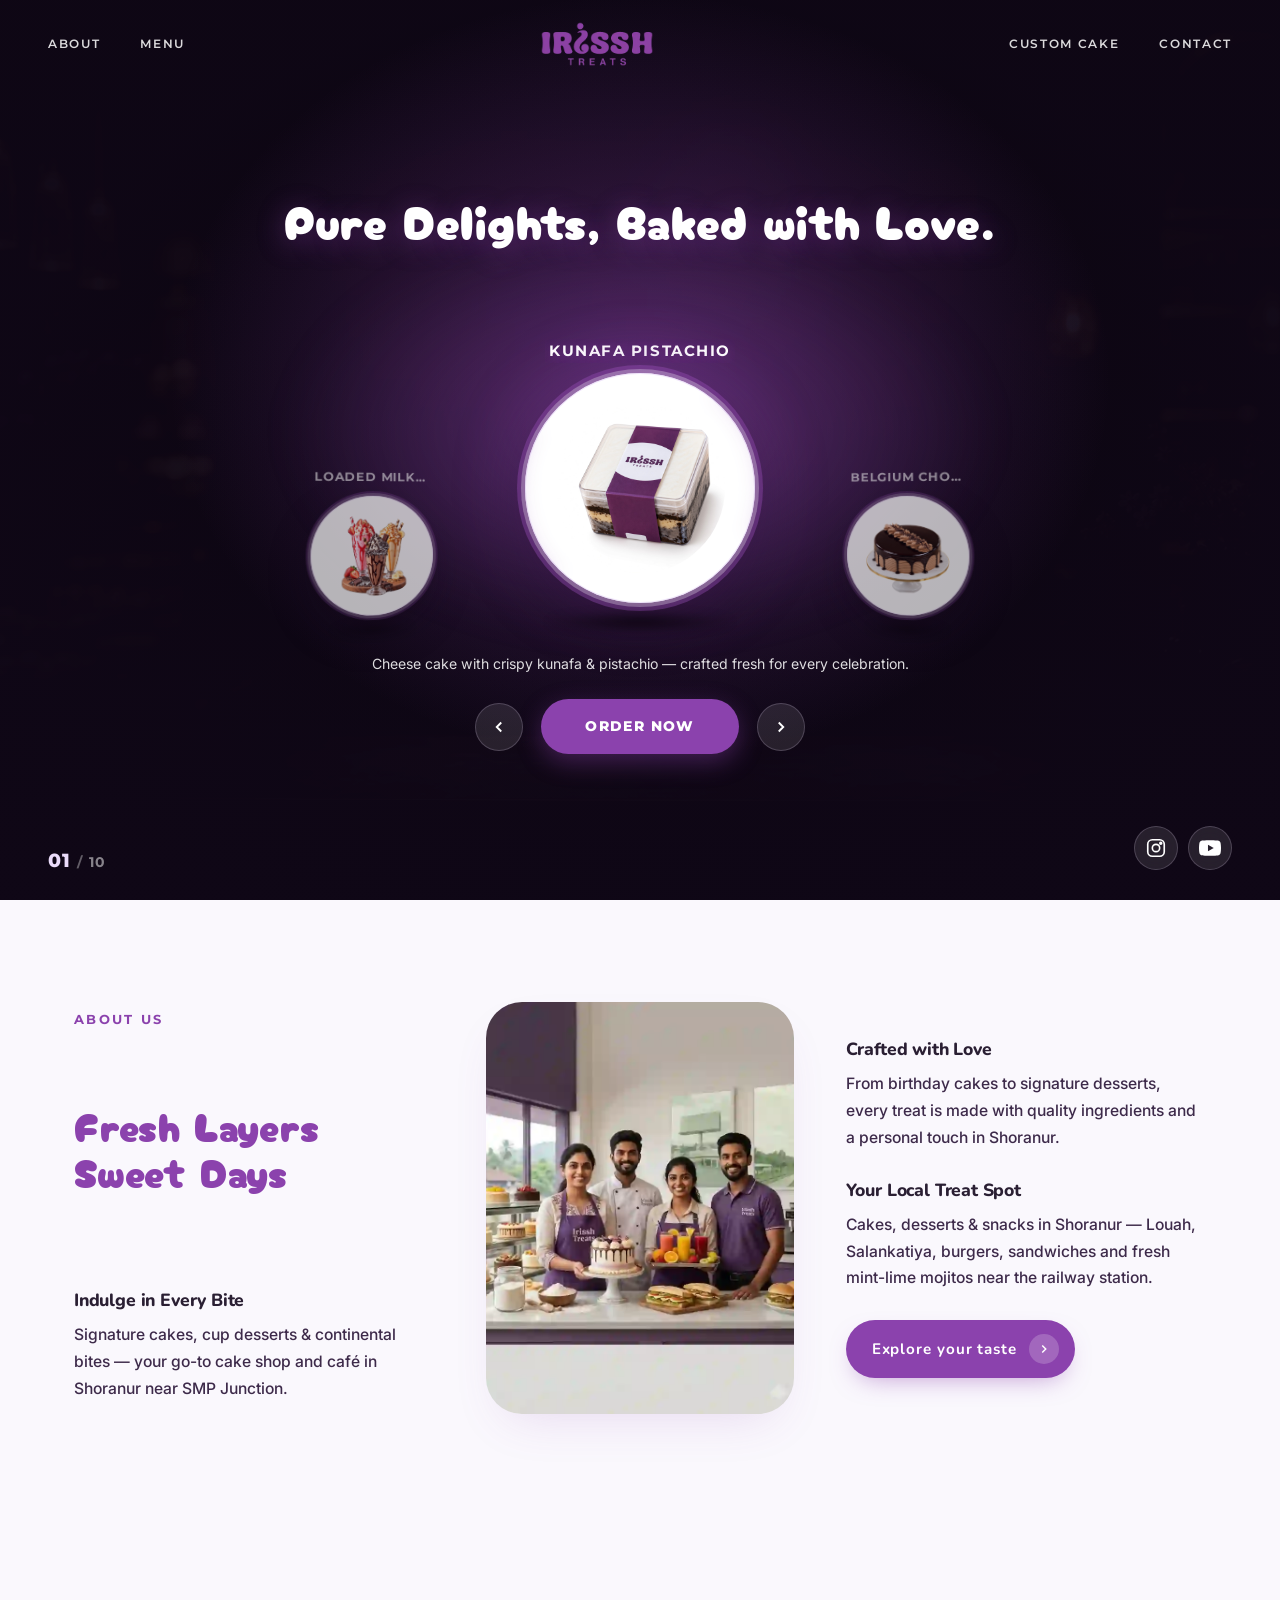
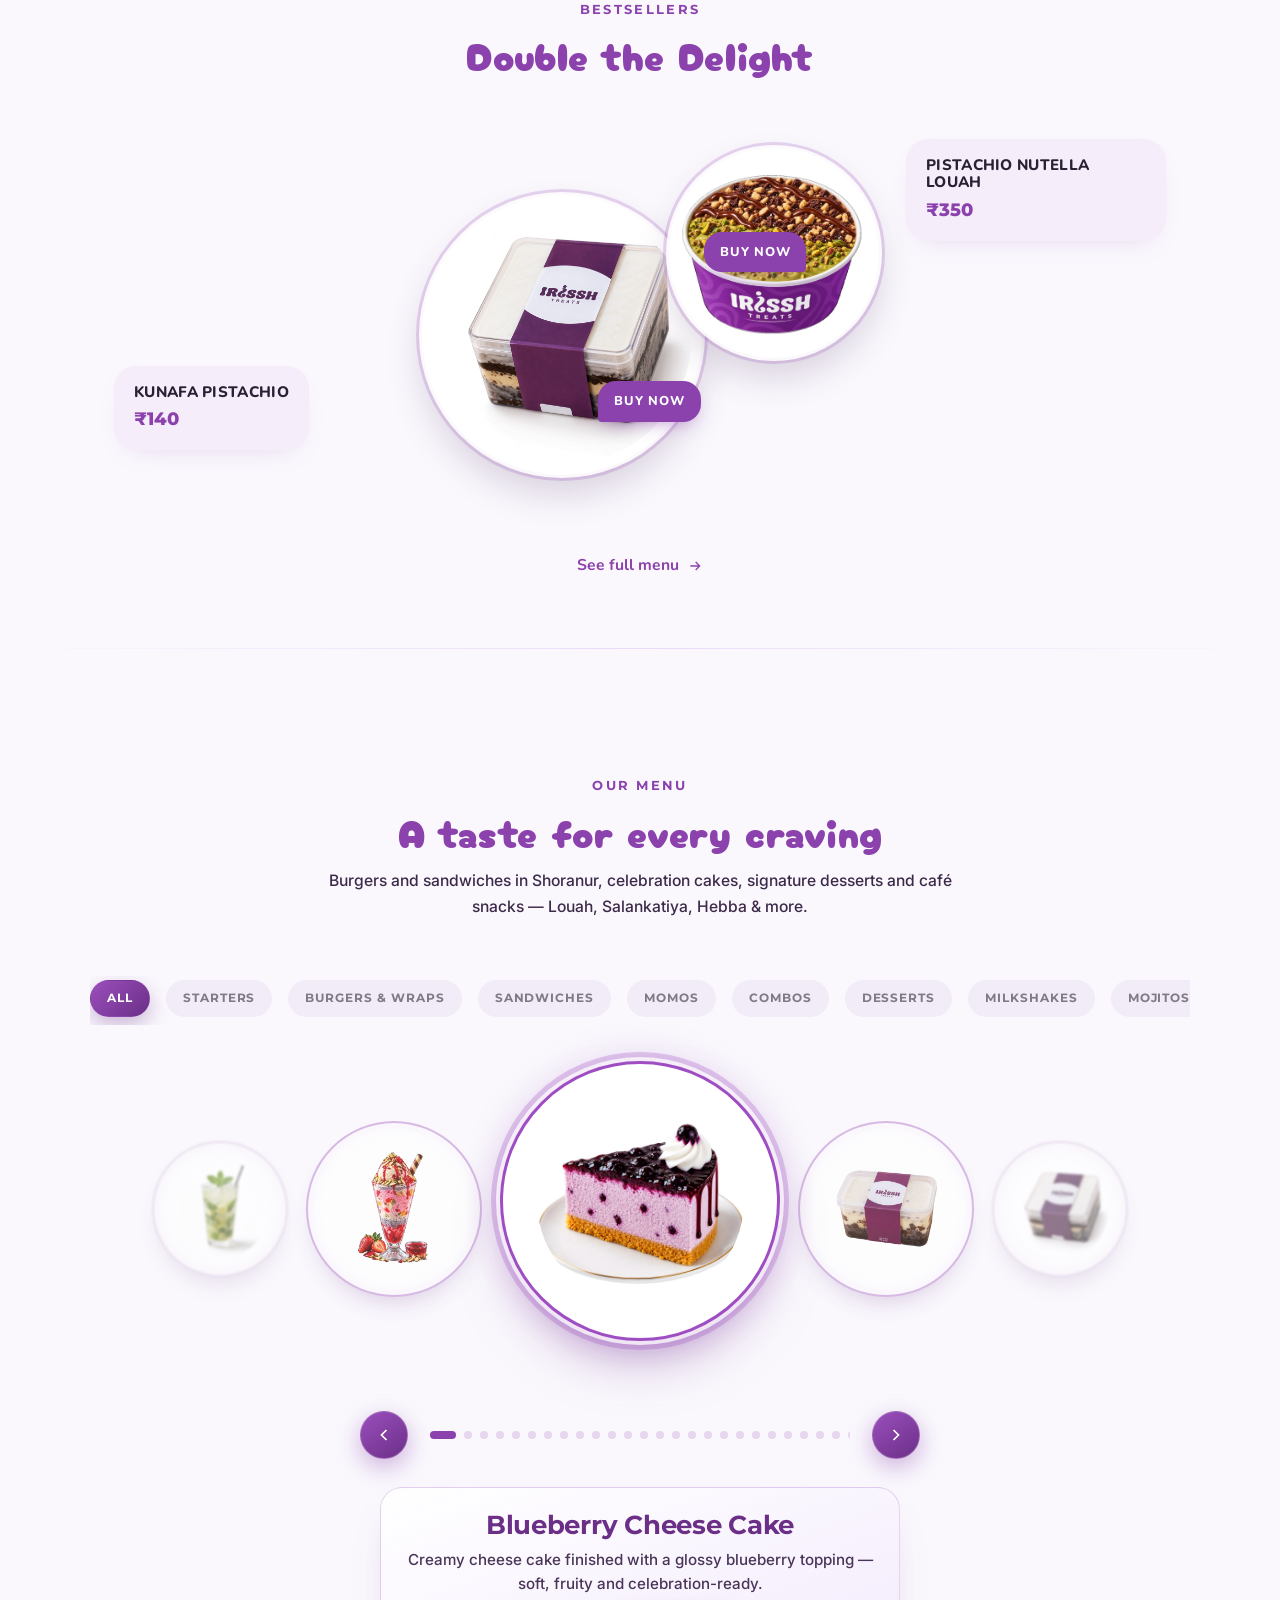
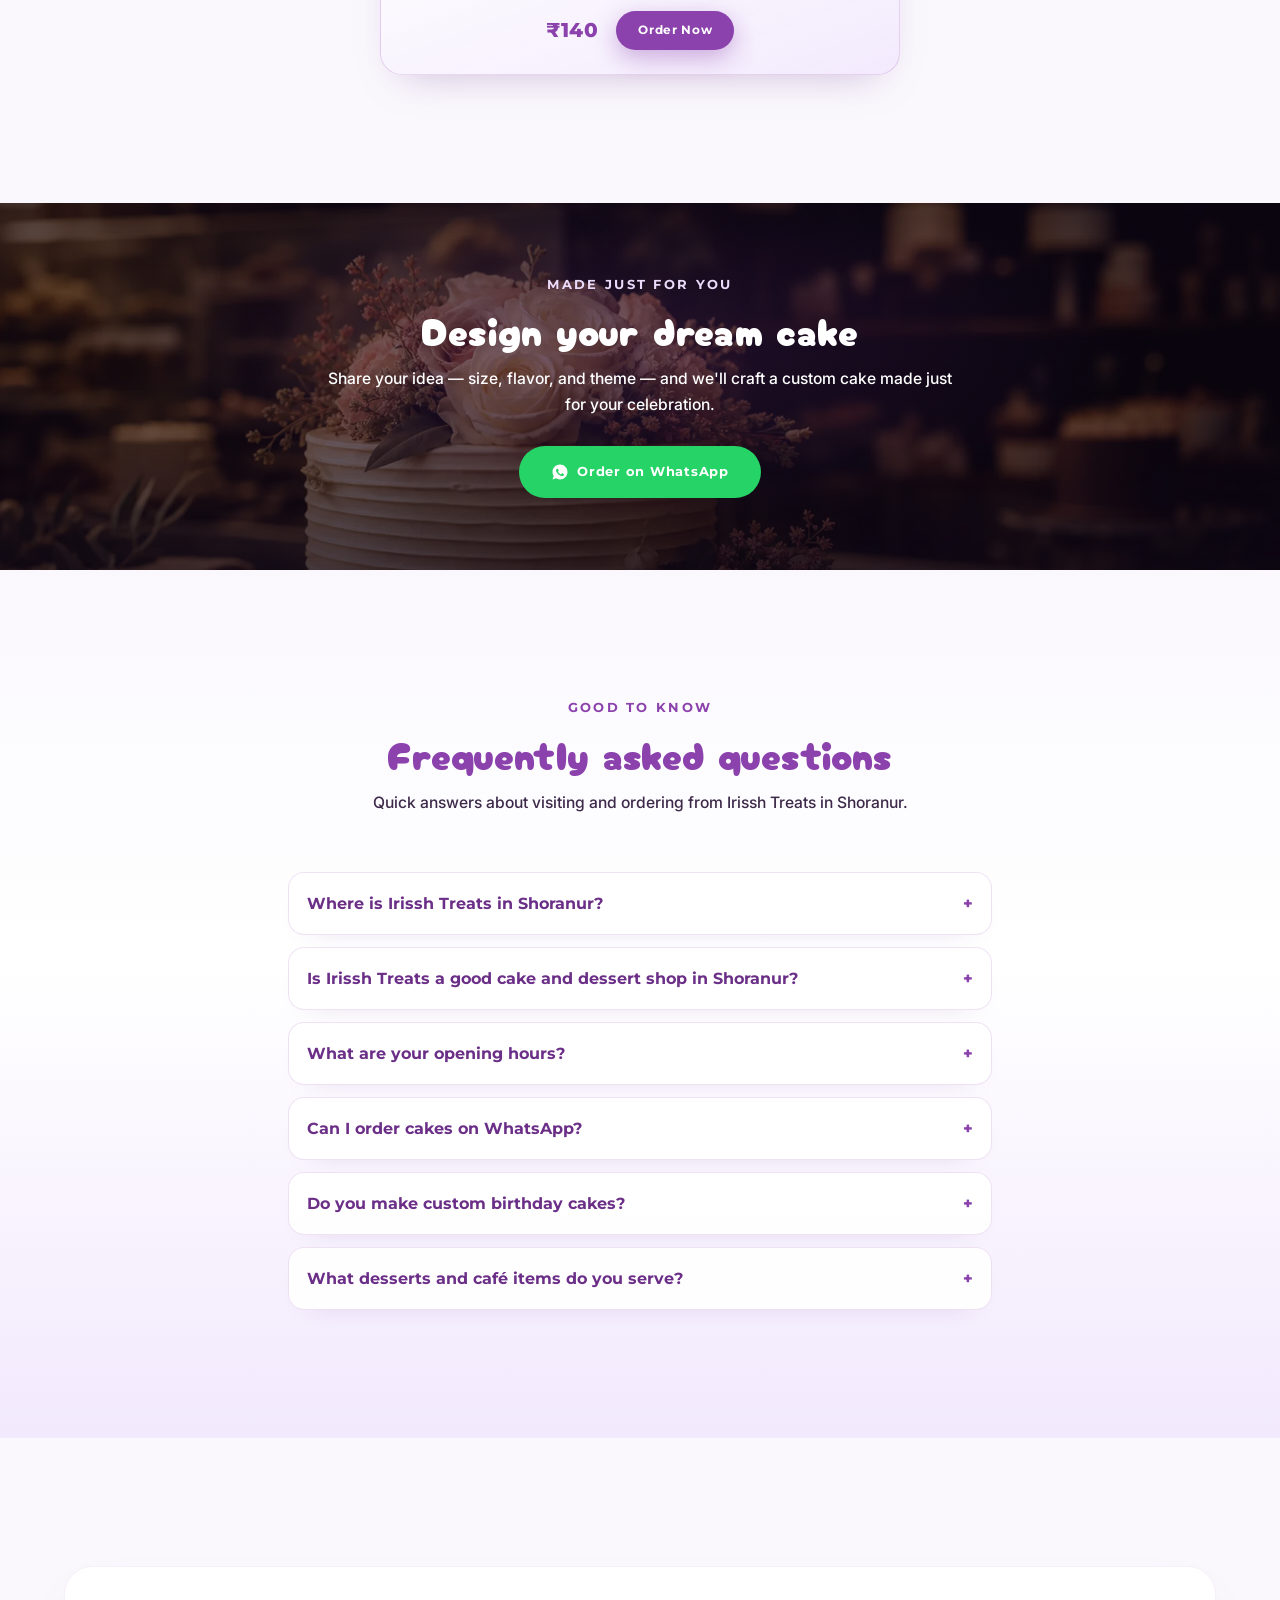
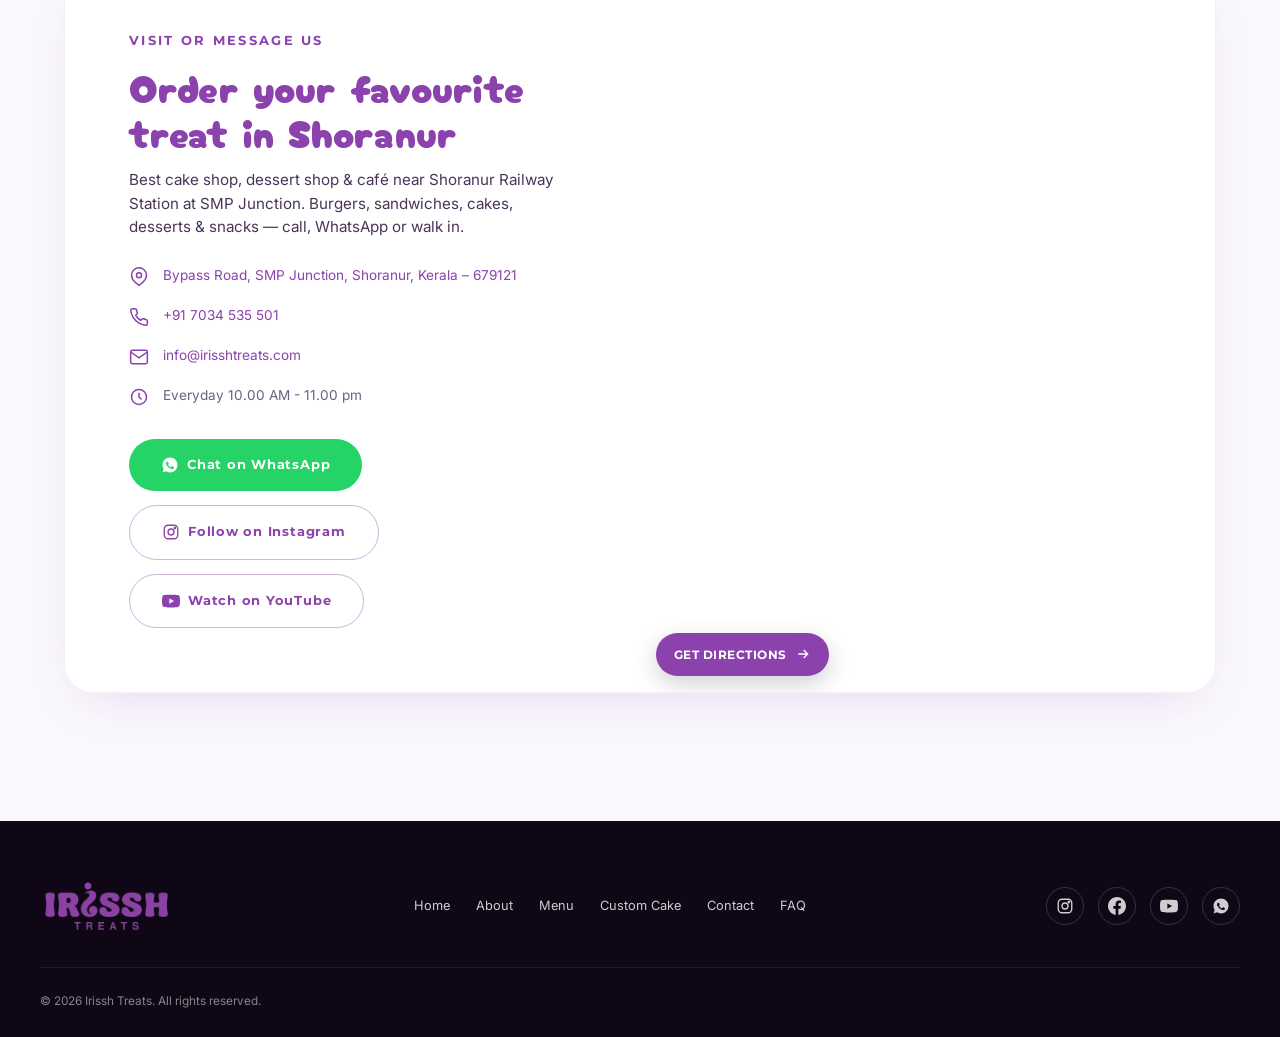
==== commit c6b60188: "Ship full site refresh: menu images, SEO assets, and UI corrections. Adds categorized menu media, fa" ====
--- a/index.html
+++ b/index.html
@@ -4,40 +4,53 @@
 <meta charset="UTF-8">
 <meta name="viewport" content="width=device-width, initial-scale=1.0">
 <meta name="google-site-verification" content="O-8tV_NWzGEZeNNRlAw6hHzzmebYkSilEI_2Nu26vpQ" />
-<title>Irissh Treats | Handcrafted Gourmet Treats & Sweets Shoranur</title>
-<meta name="description" content="Official website for Irissh Treats. Handcrafted cakes, gourmet sweets, and fresh treats delivered in Shoranur and Tirur, Kerala.">
+<title>Irissh Treats | Best Cake Shop, Desserts &amp; Café in Shoranur</title>
+<meta name="description" content="Irissh Treats — cake shop near Shoranur Railway Station, dessert shop &amp; café at SMP Junction. Best cakes, desserts, burgers, sandwiches, snacks &amp; fresh drinks in Shoranur. Open daily 10 AM–11 PM. Order on WhatsApp.">
+<meta name="keywords" content="Irissh Treats, Cake Shop Near Shoranur Railway Station, Dessert Shop Near Shoranur Railway Station, Café Near Shoranur Railway Station, Best Cake Shop in Shoranur, Best Dessert Shop in Shoranur, Best Café in Shoranur, Burgers in Shoranur, Sandwiches in Shoranur, Fresh Juices in Shoranur, Cakes Desserts &amp; Snacks in Shoranur, birthday cake Shoranur, Louah, Salankatiya, Hebba, Koshari, SMP Junction">
 <meta name="robots" content="index, follow">
 <link rel="canonical" href="https://irisshtreats.com/">
+<meta name="geo.region" content="IN-KL">
+<meta name="geo.placename" content="Shoranur">
 
 <!-- Open Graph -->
-<meta property="og:title" content="Irissh Treats">
+<meta property="og:title" content="Irissh Treats | Best Cake Shop, Desserts &amp; Café in Shoranur">
 <meta property="og:type" content="website">
 <meta property="og:url" content="https://irisshtreats.com/">
-<meta property="og:description" content="Official website for Irissh Treats. Handcrafted cakes, gourmet sweets, and fresh treats delivered in Shoranur and Tirur, Kerala.">
-<meta property="og:image" content="https://irisshtreats.com/images/menu-cake-chocolate-gold.jpg">
+<meta property="og:description" content="Cake shop, dessert shop &amp; café near Shoranur Railway Station — cakes, desserts &amp; snacks, burgers and sandwiches at Irissh Treats, SMP Junction. Order on WhatsApp.">
+<meta property="og:image" content="https://irisshtreats.com/images/menu/cakes/cheese-kunafa-pistachio.jpg">
 <meta property="og:locale" content="en_IN">
 <meta property="og:site_name" content="Irissh Treats">
 
 <!-- Twitter Card -->
 <meta name="twitter:card" content="summary_large_image">
-<meta name="twitter:title" content="Irissh Treats">
-<meta name="twitter:description" content="Official website for Irissh Treats. Handcrafted cakes, gourmet sweets, and fresh treats delivered in Shoranur and Tirur, Kerala.">
-<meta name="twitter:image" content="https://irisshtreats.com/images/menu-cake-chocolate-gold.jpg">
-
-<link rel="icon" href="images/favicon.png" type="image/png">
-<link rel="apple-touch-icon" href="images/favicon.png">
+<meta name="twitter:title" content="Irissh Treats | Best Cake Shop, Desserts &amp; Café in Shoranur">
+<meta name="twitter:description" content="Best cake shop, dessert shop &amp; café in Shoranur — near the railway station. Burgers, sandwiches, cakes, desserts &amp; snacks. Open daily 10 AM–11 PM.">
+<meta name="twitter:image" content="https://irisshtreats.com/images/menu/cakes/cheese-kunafa-pistachio.jpg">
+
+<link rel="icon" href="/favicon.ico?v=3" sizes="any">
+<link rel="icon" type="image/png" sizes="32x32" href="images/favicon-32x32.png?v=3">
+<link rel="icon" type="image/png" sizes="48x48" href="images/favicon-48x48.png?v=3">
+<link rel="icon" type="image/png" sizes="192x192" href="images/favicon-192x192.png?v=3">
+<link rel="apple-touch-icon" sizes="180x180" href="images/apple-touch-icon.png?v=3">
+<link rel="manifest" href="site.webmanifest">
 
 <!-- Schema.org Structured Data -->
 <script type="application/ld+json">
 {
   "@context": "https://schema.org",
-  "@type": ["Bakery", "LocalBusiness"],
+  "@type": ["Bakery", "CafeOrCoffeeShop", "LocalBusiness"],
   "name": "Irissh Treats",
   "url": "https://irisshtreats.com/",
+  "logo": "https://irisshtreats.com/images/irissh-logo-transparent.png",
   "email": "info@irisshtreats.com",
-  "telephone": "+91 7034 535 501",
-  "image": "https://irisshtreats.com/images/menu-cake-chocolate-gold.jpg",
-  "description": "Official website for Irissh Treats. Handcrafted cakes, gourmet sweets, and fresh treats delivered in Shoranur and Tirur, Kerala.",
+  "telephone": "+91-7034-535-501",
+  "image": [
+    "https://irisshtreats.com/images/menu/cakes/cheese-kunafa-pistachio.jpg",
+    "https://irisshtreats.com/images/menu/desserts/louah-pistachio-nutella-louah.jpg",
+    "https://irisshtreats.com/images/menu/continental/crispy-chicken-burger.jpg",
+    "https://irisshtreats.com/images/about_us_staff.webp"
+  ],
+  "description": "Irissh Treats is a cake shop, dessert shop and café near Shoranur Railway Station at SMP Junction — best cakes, desserts and snacks in Shoranur, plus burgers, sandwiches, Louah, Salankatiya, Hebba, Koshari and fresh drinks.",
   "address": {
     "@type": "PostalAddress",
     "streetAddress": "Bypass Road, SMP Junction",
@@ -46,6 +59,35 @@
     "postalCode": "679121",
     "addressCountry": "IN"
   },
+  "hasMap": "https://maps.app.goo.gl/oe3NNp2hnUwhuwBaA",
+  "areaServed": {
+    "@type": "City",
+    "name": "Shoranur"
+  },
+  "menu": "https://irisshtreats.com/#menu",
+  "openingHoursSpecification": [
+    {
+      "@type": "OpeningHoursSpecification",
+      "dayOfWeek": [
+        "Monday",
+        "Tuesday",
+        "Wednesday",
+        "Thursday",
+        "Friday",
+        "Saturday",
+        "Sunday"
+      ],
+      "opens": "10:00",
+      "closes": "23:00"
+    }
+  ],
+  "contactPoint": {
+    "@type": "ContactPoint",
+    "telephone": "+91-7034-535-501",
+    "contactType": "customer service",
+    "areaServed": "IN",
+    "availableLanguage": ["English", "Malayalam"]
+  },
   "sameAs": [
     "https://www.instagram.com/irissh_treats",
     "https://www.facebook.com/share/1G5oWYJRoj/",
@@ -54,6 +96,141 @@
 }
 </script>
 
+<script type="application/ld+json">
+{
+  "@context": "https://schema.org",
+  "@type": "WebSite",
+  "name": "Irissh Treats",
+  "url": "https://irisshtreats.com/",
+  "publisher": {
+    "@type": "Organization",
+    "name": "Irissh Treats",
+    "logo": {
+      "@type": "ImageObject",
+      "url": "https://irisshtreats.com/images/irissh-logo-transparent.png"
+    }
+  }
+}
+</script>
+
+<script type="application/ld+json">
+{
+  "@context": "https://schema.org",
+  "@type": "Menu",
+  "name": "Irissh Treats Menu",
+  "url": "https://irisshtreats.com/#menu",
+  "hasMenuSection": [
+    {
+      "@type": "MenuSection",
+      "name": "Starters",
+      "description": "Hot wings and fries — normal, creamy and loaded."
+    },
+    {
+      "@type": "MenuSection",
+      "name": "Burgers & Wraps",
+      "description": "Zinger, cheese and dynamite burgers plus wraps and fried chicken shawarma."
+    },
+    {
+      "@type": "MenuSection",
+      "name": "Sandwiches",
+      "description": "Vegetable, chicken and mix club sandwiches."
+    },
+    {
+      "@type": "MenuSection",
+      "name": "Momos",
+      "description": "Steam, fried, Schezwan and dynamite momos."
+    },
+    {
+      "@type": "MenuSection",
+      "name": "Combos",
+      "description": "Shareable café combos at ₹499 and ₹799."
+    },
+    {
+      "@type": "MenuSection",
+      "name": "Desserts",
+      "description": "Signature dessert cups including Louah, Salankatiya, Hebba and Koshari."
+    },
+    {
+      "@type": "MenuSection",
+      "name": "Milkshakes",
+      "description": "Loaded milkshakes and ice cream sundaes."
+    },
+    {
+      "@type": "MenuSection",
+      "name": "Mojitos",
+      "description": "Classic mint-lime mojito."
+    },
+    {
+      "@type": "MenuSection",
+      "name": "Falooda",
+      "description": "Royal falooda with ice cream, nuts and rose syrup."
+    },
+    {
+      "@type": "MenuSection",
+      "name": "Cakes",
+      "description": "Birthday, custom and celebration cakes — cheese, chocolate, vanilla and mixed flavours."
+    }
+  ]
+}
+</script>
+
+<script type="application/ld+json">
+{
+  "@context": "https://schema.org",
+  "@type": "FAQPage",
+  "mainEntity": [
+    {
+      "@type": "Question",
+      "name": "Where is Irissh Treats in Shoranur?",
+      "acceptedAnswer": {
+        "@type": "Answer",
+        "text": "Irissh Treats is a cake shop, dessert shop and café near Shoranur Railway Station on Bypass Road at SMP Junction, Shoranur, Kerala 679121."
+      }
+    },
+    {
+      "@type": "Question",
+      "name": "Is Irissh Treats a good cake and dessert shop in Shoranur?",
+      "acceptedAnswer": {
+        "@type": "Answer",
+        "text": "Yes. Locals visit Irissh Treats for cakes, desserts and snacks in Shoranur — birthday cakes, Louah, Salankatiya, burgers, sandwiches and café favourites near the railway station."
+      }
+    },
+    {
+      "@type": "Question",
+      "name": "What are Irissh Treats opening hours?",
+      "acceptedAnswer": {
+        "@type": "Answer",
+        "text": "We are open every day from 10.00 AM to 11.00 PM."
+      }
+    },
+    {
+      "@type": "Question",
+      "name": "Can I order cakes on WhatsApp?",
+      "acceptedAnswer": {
+        "@type": "Answer",
+        "text": "Yes. Message +91 7034 535 501 on WhatsApp to order cakes, desserts, or café items from Irissh Treats."
+      }
+    },
+    {
+      "@type": "Question",
+      "name": "Do you make custom birthday cakes in Shoranur?",
+      "acceptedAnswer": {
+        "@type": "Answer",
+        "text": "Yes. Share your size, flavour and theme on WhatsApp and we will craft a custom celebration cake at our Shoranur bakery."
+      }
+    },
+    {
+      "@type": "Question",
+      "name": "What desserts and café items do you serve?",
+      "acceptedAnswer": {
+        "@type": "Answer",
+        "text": "Signature dessert cups include Louah, Salankatiya, Hebba and Koshari. Café favourites include burgers and sandwiches in Shoranur, wraps, wings, fries, momos, classic mint-lime mojito, milkshakes, falooda and sundaes — cakes, desserts and snacks in one stop."
+      }
+    }
+  ]
+}
+</script>
+
 <!-- Fonts -->
 <link rel="preconnect" href="https://fonts.googleapis.com">
 <link rel="preconnect" href="https://fonts.gstatic.com" crossorigin>
@@ -78,7 +255,7 @@
     </nav>
 
     <a href="#home" class="logo-center" aria-label="Irissh Treats — Home">
-      <img src="images/irissh-logo-transparent.png" alt="Irissh Treats" class="brand-logo brand-logo-header" width="308" height="134">
+      <img src="images/irissh-logo-transparent.png" alt="Irissh Treats cake shop logo in Shoranur" class="brand-logo brand-logo-header" width="308" height="134">
     </a>
 
     <nav class="nav-group nav-right">
@@ -97,6 +274,7 @@
     <a href="#menu" class="mobile-link">MENU</a>
     <a href="#custom-cake" class="mobile-link">CUSTOM CAKE</a>
     <a href="#contact" class="mobile-link">CONTACT</a>
+    <a href="#faq" class="mobile-link">FAQ</a>
     <div class="mobile-socials">
       <a href="https://www.instagram.com/irissh_treats?igsh=MWZreHpyd2cwcnFw" target="_blank" rel="noopener" aria-label="Instagram">
         <svg viewBox="0 0 24 24" width="20" height="20" fill="none" stroke="currentColor" stroke-width="1.8"><rect x="3" y="3" width="18" height="18" rx="5"/><circle cx="12" cy="12" r="4"/><circle cx="17.2" cy="6.8" r="1"/></svg>
@@ -125,44 +303,43 @@
 
   <div class="hero-content" id="heroContent">
 
-    <p class="hero-caption">Every treat tells a story</p>
     <p class="hero-eyebrow" id="heroEyebrow" hidden>Celebration Cakes</p>
     <h1 class="hero-title" id="heroTitle">Pure Delights, Baked with Love.</h1>
 
     <div class="hero-carousel-stage" id="heroStage">
       <div class="hero-plate-card plate-left" id="plateLeft">
-        <span class="plate-label" id="labelLeft">Kunafa Royale</span>
+        <span class="plate-label" id="labelLeft">Pistachio Louah</span>
         <div class="plate-orb">
           <div class="plate-ring-outer"></div>
-          <img src="images/hero-round-kunafa-royale.jpg" alt="Kunafa Royale dessert" id="imgPlateLeft" width="400" height="400">
+          <img src="images/hero-menu-louah.jpg" alt="Pistachio Nutella Louah at Irissh Treats in Shoranur" id="imgPlateLeft" width="400" height="400">
         </div>
         <div class="plate-shadow" aria-hidden="true"></div>
       </div>
 
       <div class="hero-plate-card plate-center" id="plateCenter">
-        <span class="plate-label plate-label-active" id="labelCenter">Celebration Cake</span>
+        <span class="plate-label plate-label-active" id="labelCenter">Kunafa Pistachio</span>
         <div class="plate-orb plate-orb-active">
           <div class="plate-ring-outer"></div>
           <svg class="yellow-accent-ring" viewBox="0 0 400 400" aria-hidden="true">
             <circle cx="200" cy="200" r="192" />
           </svg>
-          <img src="images/irissh-cake-round.webp" alt="Custom celebration cake" id="imgPlateCenter" width="560" height="560">
+          <img src="images/hero-menu-kunafa-pistachio.jpg" alt="Kunafa Pistachio cake at Irissh Treats in Shoranur" id="imgPlateCenter" width="560" height="560">
         </div>
         <div class="plate-shadow plate-shadow-active" aria-hidden="true"></div>
       </div>
 
       <div class="hero-plate-card plate-right" id="plateRight">
-        <span class="plate-label" id="labelRight">Gourmet Burger</span>
+        <span class="plate-label" id="labelRight">Zinger Burger</span>
         <div class="plate-orb">
           <div class="plate-ring-outer"></div>
-          <img src="images/irissh-burger-round.webp" alt="Gourmet burger" id="imgPlateRight" width="400" height="400">
+          <img src="images/hero-menu-chicken-burger.jpg" alt="Crispy chicken burger at Irissh Treats in Shoranur" id="imgPlateRight" width="400" height="400">
         </div>
         <div class="plate-shadow" aria-hidden="true"></div>
       </div>
     </div>
 
     <p class="hero-subtext" id="heroSubtext">
-      Cakes, burgers, sandwiches, juices &amp; Egyptian laban — freshly made in Shoranur.
+      Cakes, desserts &amp; snacks in Shoranur — cake shop, dessert shop &amp; café near Shoranur Railway Station.
     </p>
 
     <div class="hero-controls-row">
@@ -208,24 +385,24 @@
       </h2>
       <div class="about-col-foot" data-animate="fade-up">
         <h3 class="about-mini-title">Indulge in Every Bite</h3>
-        <p class="about-mini-text">Cakes, Egyptian laban &amp; drinks made fresh in Shoranur — topped with care.</p>
+        <p class="about-mini-text">Signature cakes, cup desserts &amp; continental bites — your go-to cake shop and café in Shoranur near SMP Junction.</p>
       </div>
     </div>
 
     <div class="about-col about-col-media" data-animate="scale">
       <div class="about-frame">
-        <img src="images/about_us_staff.webp" alt="Fresh cakes and treats at Irissh Treats" loading="lazy">
+        <img src="images/about_us_staff.webp" alt="Team at Irissh Treats cake shop and café in Shoranur" loading="lazy" width="720" height="900">
       </div>
     </div>
 
     <div class="about-col about-col-right">
       <div class="about-block" data-animate="fade-up">
         <h3 class="about-mini-title">Crafted with Love</h3>
-        <p class="about-mini-text">From celebration cakes to signature desserts, every treat is made with quality ingredients and a personal touch.</p>
+        <p class="about-mini-text">From birthday cakes to signature desserts, every treat is made with quality ingredients and a personal touch in Shoranur.</p>
       </div>
       <div class="about-block" data-animate="fade-up">
         <h3 class="about-mini-title">Your Local Treat Spot</h3>
-        <p class="about-mini-text">Burgers, sandwiches, juices &amp; custom cakes — order fresh for any craving or occasion.</p>
+        <p class="about-mini-text">Cakes, desserts &amp; snacks in Shoranur — Louah, Salankatiya, burgers, sandwiches and fresh mint-lime mojitos near the railway station.</p>
       </div>
       <a href="#menu" class="btn btn-taste" data-animate="fade-up">
         <span>Explore your taste</span>
@@ -237,6 +414,65 @@
   </div>
 </section>
 
+<!-- ============ VISIT US IN SHORANUR ============ -->
+<section class="local-serve" id="visit-local" hidden>
+  <div class="section-head">
+    <p class="eyebrow" data-animate="fade-up">Find Us</p>
+    <h2 class="section-title" data-animate="fade-up">Visit us in Shoranur</h2>
+    <p class="section-sub" data-animate="fade-up">Cake shop near Shoranur Railway Station, dessert shop and café at Bypass Road, SMP Junction — cakes, desserts and snacks for every craving.</p>
+  </div>
+
+  <div class="visit-shop" data-animate="scale">
+    <img src="images/visit-shop.jpg" alt="Irissh Treats shop in Shoranur" width="1017" height="1024" loading="lazy">
+  </div>
+
+  <div class="local-serve-grid">
+    <div class="local-serve-copy" data-animate="fade-up">
+      <p>Whether you want the best cake shop in Shoranur for a birthday, a dessert shop stop for Louah, or burgers and sandwiches near the station, Irissh Treats welcomes you every day from 10.00 AM to 11.00 PM.</p>
+      <p><a href="https://maps.app.goo.gl/oe3NNp2hnUwhuwBaA" target="_blank" rel="noopener">Bypass Road, SMP Junction, Shoranur, Kerala 679121</a></p>
+      <div class="local-serve-actions">
+        <a href="#contact" class="btn btn-primary btn-ripple btn-sm">Directions &amp; hours</a>
+        <a href="https://wa.me/917034535501?text=Hi!%20I'd%20like%20to%20place%20an%20order%20at%20Irissh%20Treats." target="_blank" rel="noopener" class="btn btn-whatsapp btn-ripple btn-sm">WhatsApp order</a>
+      </div>
+    </div>
+  </div>
+
+  <div class="category-cards" data-animate="fade-up">
+    <a href="#menu" class="category-card" data-menu-category="cakes">
+      <div class="category-card-media">
+        <img src="images/menu/cakes/cheese-kunafa-pistachio.jpg" alt="Birthday and celebration cakes at Irissh Treats Shoranur" loading="lazy" width="450" height="450">
+      </div>
+      <div class="category-card-body">
+        <h3>Cakes</h3>
+      </div>
+    </a>
+    <a href="#menu" class="category-card" data-menu-category="desserts">
+      <div class="category-card-media">
+        <img src="images/menu/desserts/louah-pistachio-nutella-louah.jpg" alt="Louah and Salankatiya desserts in Shoranur" loading="lazy" width="450" height="450">
+      </div>
+      <div class="category-card-body">
+        <h3>Desserts</h3>
+      </div>
+    </a>
+    <a href="#menu" class="category-card" data-menu-category="burgers-wraps">
+      <div class="category-card-media">
+        <img src="images/menu/continental/crispy-chicken-burger.jpg" alt="Café burgers and snacks near Shoranur Railway Station" loading="lazy" width="450" height="450">
+      </div>
+      <div class="category-card-body">
+        <h3>Burgers & Wraps</h3>
+      </div>
+    </a>
+    <a href="#contact" class="category-card">
+      <div class="category-card-media">
+        <img src="images/visit-shop-thumb.jpg" alt="Visit Irissh Treats shop in Shoranur" loading="lazy" width="450" height="450">
+      </div>
+      <div class="category-card-body">
+        <h3>Visit</h3>
+      </div>
+    </a>
+  </div>
+</section>
+
 <!-- ============ SIGNATURE HIGHLIGHT ============ -->
 <section class="signature" id="signature">
   <div class="signature-head">
@@ -246,20 +482,20 @@
 
   <div class="signature-stage" data-animate="scale">
     <div class="signature-card signature-card-bl">
-      <h3>Celebration Cake</h3>
-      <p>Custom designs for birthdays, weddings &amp; every sweet moment.</p>
+      <h3>Kunafa Pistachio</h3>
+      <p class="sig-price">₹140</p>
     </div>
 
     <div class="signature-visual">
-      <img src="images/sig-cake.webp" alt="Signature celebration cake" class="sig-img sig-img-main" loading="lazy">
-      <img src="images/menu-laban.webp" alt="Egyptian laban dessert" class="sig-img sig-img-side" loading="lazy">
-      <a href="https://wa.me/917034535501?text=Hi!%20I'd%20like%20to%20place%20an%20order%20at%20Irissh%20Treats." target="_blank" rel="noopener" class="sig-buy sig-buy-1">Buy Now</a>
-      <a href="https://wa.me/917034535501?text=Hi!%20I'd%20like%20to%20place%20an%20order%20at%20Irissh%20Treats." target="_blank" rel="noopener" class="sig-buy sig-buy-2">Buy Now</a>
+      <img src="images/menu/cakes/cheese-kunafa-pistachio.jpg" alt="Kunafa Pistachio cake at Irissh Treats in Shoranur" class="sig-img sig-img-main" loading="lazy" width="560" height="560">
+      <img src="images/menu/desserts/louah-pistachio-nutella-louah.jpg" alt="Pistachio Nutella Louah at Irissh Treats in Shoranur" class="sig-img sig-img-side" loading="lazy" width="400" height="400">
+      <a href="https://wa.me/917034535501?text=Hi!%20I'd%20like%20to%20order%20Kunafa%20Pistachio%20cake%20from%20Irissh%20Treats." target="_blank" rel="noopener" class="sig-buy sig-buy-1">Buy Now</a>
+      <a href="https://wa.me/917034535501?text=Hi!%20I'd%20like%20to%20order%20Pistachio%20Nutella%20Louah%20from%20Irissh%20Treats." target="_blank" rel="noopener" class="sig-buy sig-buy-2">Buy Now</a>
     </div>
 
     <div class="signature-card signature-card-tr">
-      <h3>Egyptian Laban</h3>
-      <p>Silky milk pudding topped with pistachio, rose &amp; honey.</p>
+      <h3>Pistachio Nutella Louah</h3>
+      <p class="sig-price">₹350</p>
     </div>
   </div>
 
@@ -275,7 +511,7 @@
   <div class="section-head">
     <p class="eyebrow" data-animate="fade-up">Our Menu</p>
     <h2 class="section-title" data-animate="fade-up">A taste for every craving</h2>
-    <p class="section-sub" data-animate="fade-up">Cakes, burgers, sandwiches, juices &amp; signature dessert cups — Bambooza, Loua, Mango Cheesecake, Pistachio Paradise &amp; more.</p>
+    <p class="section-sub" data-animate="fade-up">Burgers and sandwiches in Shoranur, celebration cakes, signature desserts and café snacks — Louah, Salankatiya, Hebba &amp; more.</p>
   </div>
 
   <div class="menu-filters" id="menuFilters" role="tablist" aria-label="Menu categories"></div>
@@ -302,6 +538,20 @@
       </div>
     </div>
   </div>
+  <noscript>
+    <div class="noscript-menu">
+      <h3>Menu highlights</h3>
+      <p><strong>Starters:</strong> Dynamite Wings, Loaded Fries</p>
+      <p><strong>Burgers &amp; Wraps:</strong> Zinger Burger, Dynamite Burger, Zinger Wrap</p>
+      <p><strong>Sandwiches:</strong> Vegetable Club, Chicken Club, Mix Club</p>
+      <p><strong>Momos:</strong> Steam, Fried, Schezwan, Dynamite</p>
+      <p><strong>Combos:</strong> Combo 499, Combo 799</p>
+      <p><strong>Desserts:</strong> Louah, Salankatiya, Hebba, Koshari</p>
+      <p><strong>Milkshakes / Mojitos / Falooda:</strong> Loaded Milkshakes, Classic Mojito, Royal Falooda</p>
+      <p><strong>Cakes:</strong> Cheese, Chocolate, Vanilla &amp; Mixed Flavours</p>
+      <p>Order on WhatsApp: <a href="https://wa.me/917034535501">+91 7034 535 501</a></p>
+    </div>
+  </noscript>
 </section>
 
 <!-- ============ CUSTOM CAKE ============ -->
@@ -320,12 +570,48 @@
   </div>
 </section>
 
+<!-- ============ FAQ ============ -->
+<section class="faq" id="faq">
+  <div class="section-head">
+    <p class="eyebrow" data-animate="fade-up">Good to Know</p>
+    <h2 class="section-title" data-animate="fade-up">Frequently asked questions</h2>
+    <p class="section-sub" data-animate="fade-up">Quick answers about visiting and ordering from Irissh Treats in Shoranur.</p>
+  </div>
+  <div class="faq-list" data-animate="fade-up">
+    <details class="faq-item">
+      <summary>Where is Irissh Treats in Shoranur?</summary>
+      <p>We’re a cake shop, dessert shop and café near Shoranur Railway Station — Bypass Road, SMP Junction, Shoranur, Kerala 679121. <a href="https://maps.app.goo.gl/oe3NNp2hnUwhuwBaA" target="_blank" rel="noopener">Open in Google Maps</a>.</p>
+    </details>
+    <details class="faq-item">
+      <summary>Is Irissh Treats a good cake and dessert shop in Shoranur?</summary>
+      <p>Yes. Locals come for cakes, desserts and snacks in Shoranur — birthday cakes, Louah, Salankatiya, burgers, sandwiches and café favourites near the railway station.</p>
+    </details>
+    <details class="faq-item">
+      <summary>What are your opening hours?</summary>
+      <p>Open every day from 10.00 AM to 11.00 PM.</p>
+    </details>
+    <details class="faq-item">
+      <summary>Can I order cakes on WhatsApp?</summary>
+      <p>Yes. Message <a href="https://wa.me/917034535501">+91 7034 535 501</a> to order cakes, desserts or café items.</p>
+    </details>
+    <details class="faq-item">
+      <summary>Do you make custom birthday cakes?</summary>
+      <p>Yes. Share your size, flavour and theme on WhatsApp and we’ll craft a custom celebration cake at our Shoranur bakery.</p>
+    </details>
+    <details class="faq-item">
+      <summary>What desserts and café items do you serve?</summary>
+      <p>Signature cups include Louah, Salankatiya, Hebba and Koshari. Café favourites include burgers and sandwiches in Shoranur, wraps, wings, fries, momos, classic mint-lime mojito, milkshakes, falooda and sundaes.</p>
+    </details>
+  </div>
+</section>
+
 <!-- ============ CONTACT ============ -->
 <section class="contact" id="contact">
   <div class="contact-card" data-animate="scale">
     <div class="contact-info">
       <p class="eyebrow">Visit or Message Us</p>
-      <h2 class="section-title">Order your favourite treat today</h2>
+      <h2 class="section-title">Order your favourite treat in Shoranur</h2>
+      <p class="contact-lead">Best cake shop, dessert shop &amp; café near Shoranur Railway Station at SMP Junction. Burgers, sandwiches, cakes, desserts &amp; snacks — call, WhatsApp or walk in.</p>
 
       <ul class="contact-details">
         <li>
@@ -342,7 +628,7 @@
         </li>
         <li>
           <svg viewBox="0 0 24 24" width="20" height="20" fill="none" stroke="currentColor" stroke-width="1.8"><circle cx="12" cy="12" r="9"/><path d="M12 7v5l3 3"/></svg>
-          <span>Everyday 9:00 AM – 10:00 PM</span>
+          <span>Everyday 10.00 AM - 11.00 pm</span>
         </li>
       </ul>
 
@@ -385,6 +671,7 @@
       <a href="#menu">Menu</a>
       <a href="#custom-cake">Custom Cake</a>
       <a href="#contact">Contact</a>
+      <a href="#faq">FAQ</a>
     </nav>
 
     <div class="footer-socials">
--- a/style.css
+++ b/style.css
@@ -671,9 +671,9 @@
 .hero-carousel-stage {
   position: relative;
   width: 100%;
-  max-width: 900px;
-  height: clamp(230px, 32vw, 320px);
-  margin: 0 auto 16px;
+  max-width: 920px;
+  height: clamp(260px, 34vw, 360px);
+  margin: 8px auto 20px;
   padding: 0 clamp(12px, 3vw, 28px);
   opacity: 0;
   transform: scale(0.94);
@@ -738,31 +738,30 @@
   place-items: center;
   overflow: hidden;
   flex-shrink: 0;
-  background:
-    radial-gradient(circle at 50% 40%, rgba(234, 219, 250, 0.14) 0%, transparent 58%),
-    linear-gradient(145deg, rgba(139, 66, 173, 0.35) 0%, rgba(15, 7, 22, 0.55) 100%);
+  background: #ffffff;
   box-shadow:
-    inset 0 0 30px rgba(139, 66, 173, 0.2),
-    0 0 0 2px rgba(234, 219, 250, 0.14),
-    0 16px 40px rgba(15, 7, 22, 0.45);
+    inset 0 0 0 1px rgba(234, 219, 250, 0.55),
+    0 0 0 3px rgba(255, 255, 255, 0.2),
+    0 0 0 5px rgba(155, 79, 188, 0.28),
+    0 18px 42px rgba(15, 7, 22, 0.4);
 }
 
 .plate-orb-active {
-  background:
-    radial-gradient(circle at 50% 38%, rgba(234, 219, 250, 0.2) 0%, transparent 55%),
-    radial-gradient(circle at 50% 50%, rgba(155, 79, 188, 0.42) 0%, rgba(15, 7, 22, 0.4) 72%);
+  background: #ffffff;
   box-shadow:
-    inset 0 0 56px rgba(139, 66, 173, 0.38),
-    0 0 80px rgba(139, 66, 173, 0.42),
-    0 0 0 1px rgba(234, 219, 250, 0.22);
+    inset 0 0 0 1px rgba(234, 219, 250, 0.7),
+    0 0 0 4px rgba(255, 255, 255, 0.28),
+    0 0 0 8px rgba(155, 79, 188, 0.38),
+    0 0 70px rgba(139, 66, 173, 0.35),
+    0 22px 48px rgba(15, 7, 22, 0.45);
 }
 
 .plate-orb img {
   position: relative;
   z-index: 2;
-  width: 100%;
-  height: 100%;
-  object-fit: cover;
+  width: 74%;
+  height: 74%;
+  object-fit: contain;
   object-position: center;
   border-radius: 50%;
   transform: scale(1);
@@ -770,6 +769,7 @@
   animation: productFloat 4.8s ease-in-out infinite;
   user-select: none;
   pointer-events: none;
+  background: transparent;
 }
 
 .plate-center .plate-orb img {
@@ -870,13 +870,13 @@
 }
 
 .plate-left {
-  left: clamp(4%, 8vw, 12%);
-  transform: perspective(900px) rotateY(12deg) translateY(22px) scale(0.9);
+  left: clamp(6%, 10vw, 14%);
+  transform: perspective(900px) rotateY(10deg) translateY(10px) scale(0.92);
 }
 
 .plate-right {
-  right: clamp(4%, 8vw, 12%);
-  transform: perspective(900px) rotateY(-12deg) translateY(22px) scale(0.9);
+  right: clamp(6%, 10vw, 14%);
+  transform: perspective(900px) rotateY(-10deg) translateY(10px) scale(0.92);
 }
 
 .plate-left:hover,
@@ -886,11 +886,11 @@
 }
 
 .plate-left:hover {
-  transform: perspective(900px) rotateY(8deg) translateY(12px) scale(0.96);
+  transform: perspective(900px) rotateY(6deg) translateY(2px) scale(0.96);
 }
 
 .plate-right:hover {
-  transform: perspective(900px) rotateY(-8deg) translateY(12px) scale(0.96);
+  transform: perspective(900px) rotateY(-6deg) translateY(2px) scale(0.96);
 }
 
 .plate-left .plate-orb img,
@@ -1188,14 +1188,15 @@
 .menu-filters {
   display: flex;
   align-items: center;
-  justify-content: center;
-  gap: clamp(18px, 3.5vw, 36px);
-  max-width: 900px;
-  margin: 0 auto clamp(28px, 4vw, 44px);
-  padding: 0 20px;
+  justify-content: flex-start;
+  gap: clamp(10px, 2vw, 16px);
+  max-width: min(1100px, 100%);
+  margin: 0 auto 12px;
+  padding: 4px 20px 8px;
   overflow-x: auto;
   -webkit-overflow-scrolling: touch;
   scrollbar-width: none;
+  scroll-snap-type: x proximity;
 }
 
 .menu-filters::-webkit-scrollbar {
@@ -1204,6 +1205,7 @@
 
 .menu-filter-tab {
   flex-shrink: 0;
+  scroll-snap-align: start;
   appearance: none;
   border: 1.5px solid transparent;
   background: rgba(155, 79, 188, 0.08);
@@ -1241,6 +1243,10 @@
   display: none;
 }
 
+.menu-count {
+  display: none;
+}
+
 .carousel {
   position: relative;
   max-width: 1100px;
@@ -1265,8 +1271,6 @@
   height: 118px;
   aspect-ratio: 1;
   flex-shrink: 0;
-  /* Spacing lives on the items (not track gap) so hidden zero-width
-     items don't add phantom space that pushes the active item off-center */
   margin: 0 clamp(5px, 0.7vw, 10px);
   cursor: pointer;
   border: 2px solid rgba(155, 79, 188, 0.28);
@@ -1284,10 +1288,8 @@
   filter: blur(1.2px) saturate(.75);
   box-shadow:
     0 14px 28px -14px rgba(107, 47, 136, 0.35),
-    inset 0 0 20px rgba(139, 66, 173, 0.12);
-  background:
-    radial-gradient(circle at 50% 38%, rgba(248, 243, 252, 0.95) 0%, transparent 55%),
-    linear-gradient(165deg, rgba(242, 233, 253, 0.95) 0%, rgba(234, 219, 250, 0.88) 45%, rgba(155, 79, 188, 0.18) 100%);
+    inset 0 0 20px rgba(139, 66, 173, 0.08);
+  background: #ffffff;
 }
 
 .carousel-item.is-hidden {
@@ -1303,11 +1305,12 @@
 }
 
 .carousel-item img {
-  width: 100%;
-  height: 100%;
-  object-fit: cover;
+  width: 74%;
+  height: 74%;
+  object-fit: contain;
   object-position: center;
   display: block;
+  margin: 0 auto;
   border-radius: 50%;
   transition: transform 0.55s var(--ease);
 }
@@ -1343,51 +1346,20 @@
     0 28px 56px -18px rgba(107, 47, 136, 0.5),
     0 0 40px rgba(139, 66, 173, 0.22);
   animation: floatActive 4.5s ease-in-out infinite;
-  background:
-    radial-gradient(circle at 50% 36%, #F8F3FC 0%, transparent 52%),
-    linear-gradient(165deg, #F8F3FC 0%, #EADBFA 40%, rgba(155, 79, 188, 0.22) 100%);
+  background: #ffffff;
 }
 
 .carousel-item.active img {
-  transform: scale(1.03);
+  transform: scale(1.02);
 }
 
 @keyframes floatActive {
-
-  0%,
-  100% {
-    transform: translateY(-8px);
-  }
-
-  50% {
-    transform: translateY(2px);
-  }
+  0%, 100% { transform: translateY(-8px); }
+  50% { transform: translateY(2px); }
 }
 
 .carousel-label {
-  position: absolute;
-  bottom: 14px;
-  left: 50%;
-  transform: translateX(-50%);
-  background: linear-gradient(135deg, var(--primary) 0%, var(--primary-deep) 100%);
-  color: var(--white);
-  font-family: var(--font-heading);
-  font-size: .68rem;
-  font-weight: 700;
-  letter-spacing: 0.04em;
-  padding: 6px 14px;
-  border-radius: var(--radius-full);
-  box-shadow: 0 8px 18px rgba(107, 47, 136, 0.35);
-  opacity: 0;
-  transition: opacity .4s ease;
-  white-space: nowrap;
-  max-width: 82%;
-  overflow: hidden;
-  text-overflow: ellipsis;
-}
-
-.carousel-item.active .carousel-label {
-  opacity: 1;
+  display: none;
 }
 
 .carousel-controls {
@@ -1455,51 +1427,57 @@
 
 .carousel-info {
   text-align: center;
-  margin-top: 36px;
-  min-height: 150px;
-  max-width: 560px;
+  margin-top: 28px;
+  max-width: 520px;
   margin-left: auto;
   margin-right: auto;
-  padding: 28px 28px 30px;
-  border-radius: 24px;
+  padding: 22px 24px 24px;
+  border-radius: 22px;
   background:
-    linear-gradient(160deg, rgba(255, 255, 255, 0.95) 0%, rgba(242, 233, 253, 0.9) 55%, rgba(234, 219, 250, 0.85) 100%);
+    linear-gradient(160deg, rgba(255, 255, 255, 0.98) 0%, rgba(242, 233, 253, 0.92) 100%);
   border: 1.5px solid rgba(155, 79, 188, 0.22);
   box-shadow: 0 18px 40px -22px rgba(107, 47, 136, 0.35);
 }
 
 .product-name {
-  font-size: clamp(1.3rem, 2.6vw, 1.8rem);
-  margin-bottom: 10px;
+  font-size: clamp(1.2rem, 2.4vw, 1.65rem);
+  margin-bottom: 8px;
   color: var(--primary-deep);
   opacity: 0;
-  animation: fadeIn .6s var(--ease) forwards;
+  animation: fadeIn .55s var(--ease) forwards;
 }
 
 .product-desc {
-  color: #3D2A4A;
-  font-size: clamp(0.88rem, 1.4vw, 0.98rem);
+  color: #4a3558;
+  font-size: clamp(0.86rem, 1.5vw, 0.95rem);
   font-weight: 500;
-  line-height: 1.65;
-  max-width: 520px;
-  margin: 0 auto 18px;
+  line-height: 1.55;
+  max-width: 34em;
+  margin: 0 auto 16px;
   opacity: 0;
-  animation: fadeIn .6s var(--ease) .08s forwards;
+  animation: fadeIn .55s var(--ease) .06s forwards;
 }
 
 .product-meta {
   display: flex;
   align-items: center;
   justify-content: center;
-  gap: 20px;
+  gap: 18px;
+  flex-wrap: wrap;
   opacity: 0;
-  animation: fadeIn .6s var(--ease) .16s forwards;
+  animation: fadeIn .55s var(--ease) .12s forwards;
+}
+
+.product-price {
+  font-family: var(--font-heading);
+  font-size: clamp(1.05rem, 2vw, 1.25rem);
+  font-weight: 800;
+  color: var(--primary);
+  letter-spacing: 0.02em;
 }
 
 @keyframes fadeIn {
-  to {
-    opacity: 1;
-  }
+  to { opacity: 1; }
 }
 
 /* ============================================================
@@ -1754,12 +1732,20 @@
 .sig-img {
   position: absolute;
   object-fit: contain;
-  filter: drop-shadow(0 22px 36px rgba(60, 30, 80, 0.2));
+  object-position: center;
+  border-radius: 50%;
+  background: #ffffff;
+  padding: 10px;
+  box-shadow:
+    0 0 0 3px rgba(255, 255, 255, 0.9),
+    0 0 0 6px rgba(155, 79, 188, 0.22),
+    0 18px 36px rgba(60, 30, 80, 0.18);
   transition: transform .55s var(--ease);
 }
 
 .sig-img-main {
   width: clamp(200px, 32vw, 280px);
+  height: clamp(200px, 32vw, 280px);
   left: 8%;
   bottom: 8%;
   z-index: 2;
@@ -1768,6 +1754,7 @@
 
 .sig-img-side {
   width: clamp(150px, 24vw, 210px);
+  height: clamp(150px, 24vw, 210px);
   right: 4%;
   top: 6%;
   z-index: 3;
@@ -1798,16 +1785,19 @@
   font-size: clamp(0.85rem, 1.4vw, 0.95rem);
   font-weight: 800;
   color: #2A1F33;
-  margin-bottom: 8px;
+  margin-bottom: 6px;
   letter-spacing: 0.02em;
   text-transform: uppercase;
 }
 
-.signature-card p {
-  font-size: clamp(0.8rem, 1.25vw, 0.9rem);
-  line-height: 1.6;
-  color: #3D2A4A;
-  font-weight: 500;
+.signature-card p,
+.signature-card .sig-price {
+  font-family: var(--font-heading);
+  font-size: clamp(0.95rem, 1.4vw, 1.1rem);
+  line-height: 1.4;
+  color: var(--primary);
+  font-weight: 800;
+  margin: 0;
 }
 
 .signature-card-bl {
@@ -2486,38 +2476,38 @@
   }
 
   .hero-carousel-stage {
-    height: 280px;
+    height: 250px;
   }
 
   .plate-left,
   .plate-right {
-    width: 96px;
+    width: 78px;
     opacity: 0.65;
   }
 
   .plate-left .plate-orb,
   .plate-right .plate-orb {
-    width: 96px;
-    height: 96px;
+    width: 78px;
+    height: 78px;
   }
 
   .plate-left {
-    left: 6%;
-    transform: perspective(700px) rotateY(10deg) translateY(16px) scale(0.9);
+    left: 4%;
+    transform: perspective(700px) rotateY(10deg) translateY(12px) scale(0.9);
   }
 
   .plate-right {
-    right: 6%;
-    transform: perspective(700px) rotateY(-10deg) translateY(16px) scale(0.9);
+    right: 4%;
+    transform: perspective(700px) rotateY(-10deg) translateY(12px) scale(0.9);
   }
 
   .plate-center {
-    width: 190px;
+    width: 156px;
   }
 
   .plate-center .plate-orb {
-    width: 190px;
-    height: 190px;
+    width: 156px;
+    height: 156px;
   }
 
   .plate-label {
@@ -2557,7 +2547,7 @@
     font-size: 0.76rem;
   }
 
-  /* Menu carousel — mobile coverflow */
+  /* Menu carousel — mobile */
   .section-head {
     margin-bottom: 28px;
     padding: 0 16px;
@@ -2570,8 +2560,8 @@
 
   .menu-filters {
     justify-content: flex-start;
-    gap: 22px;
-    margin-bottom: 20px;
+    gap: 12px;
+    margin-bottom: 12px;
     padding: 0 16px 4px;
     max-width: 100%;
     width: 100%;
@@ -2579,7 +2569,8 @@
   }
 
   .menu-filter-tab {
-    font-size: 0.72rem;
+    font-size: 0.7rem;
+    padding: 7px 14px;
   }
 
   .carousel {
@@ -2594,16 +2585,12 @@
     min-height: 260px;
     overflow: hidden;
     padding: 12px 0 8px;
-    justify-content: center;
-    width: 100%;
-    max-width: 100%;
   }
 
   .carousel-item {
     width: 88px;
     height: 88px;
     margin: 0 -14px;
-    border-radius: 50%;
   }
 
   .carousel-item.side-2 {
@@ -2630,45 +2617,26 @@
     margin: 0 -4px;
     transform: translateY(-4px);
     border-width: 2.5px;
-    box-shadow:
-      0 0 0 4px rgba(255, 255, 255, .7),
-      0 0 0 8px rgba(155, 79, 188, .26),
-      0 18px 44px -12px rgba(107, 47, 136, .48),
-      0 0 28px rgba(139, 66, 173, 0.18);
   }
 
   .carousel-controls {
     margin-top: 22px;
     gap: 14px;
-    padding: 0;
-    width: 100%;
-    max-width: 100%;
   }
 
   .carousel-btn {
     width: 44px;
     height: 44px;
-    box-shadow: 0 8px 22px -8px rgba(139, 66, 173, 0.28);
-  }
-
-  /* Many menu items make dots wider than the phone — keep arrows visible */
+  }
+
   .carousel-dots {
     display: none;
   }
 
-  /* Product name lives under the carousel — hide on-image label */
-  .carousel-label {
-    display: none;
-  }
-
   .carousel-info {
-    margin-top: 24px;
-    min-height: 110px;
-    margin-left: 0;
-    margin-right: 0;
-    padding: 22px 18px 24px;
+    margin-top: 20px;
+    padding: 18px 16px 20px;
     max-width: 100%;
-    box-sizing: border-box;
   }
 }
 
@@ -2823,10 +2791,12 @@
 
   .sig-img-side {
     width: 130px;
+    height: 130px;
   }
 
   .sig-img-main {
     width: 170px;
+    height: 170px;
   }
 
   .carousel-track {
@@ -2837,37 +2807,690 @@
     width: 76px;
     height: 76px;
     margin: 0 -12px;
-    border-radius: 50%;
   }
 
   .carousel-item.side-2 {
     width: 96px;
     height: 96px;
     margin: 0 -18px;
-    opacity: .48;
-    filter: blur(1.8px) saturate(.7);
   }
 
   .carousel-item.side-1 {
     width: 132px;
     height: 132px;
     margin: 0 -14px;
-    opacity: .78;
-    filter: blur(0.6px) saturate(.9);
   }
 
   .carousel-item.active {
     width: 188px;
     height: 188px;
     margin: 0 -2px;
-    box-shadow:
-      0 0 0 4px rgba(255, 255, 255, .75),
-      0 0 0 8px rgba(155, 79, 188, .28),
-      0 16px 40px -10px rgba(107, 47, 136, .5),
-      0 0 24px rgba(139, 66, 173, 0.16);
-  }
-
-  .carousel-controls {
-    margin-top: 18px;
-  }
-}
+  }
+}
+
+/* ===== LOCAL SEO / INNER PAGES ===== */
+
+.hero-local-title {
+  font-family: var(--font-heading);
+  font-size: clamp(0.72rem, 1.6vw, 0.85rem);
+  font-weight: 700;
+  letter-spacing: 0.14em;
+  text-transform: uppercase;
+  color: rgba(255, 255, 255, 0.88);
+  margin: 0 0 10px;
+  text-shadow: 0 2px 16px rgba(15, 7, 22, 0.45);
+  opacity: 0;
+  transform: translateY(10px);
+  animation: heroFadeUp 0.7s var(--ease) 0.18s forwards;
+}
+
+.contact-lead {
+  margin: 0 0 18px;
+  color: #4a3558;
+  font-size: 0.95rem;
+  line-height: 1.55;
+  max-width: 36em;
+}
+
+.local-serve {
+  padding: var(--section-pad) 0 clamp(40px, 6vw, 72px);
+  background:
+    radial-gradient(ellipse at 20% 0%, rgba(234, 219, 250, 0.55) 0%, transparent 55%),
+    linear-gradient(180deg, #fff 0%, var(--bg-light) 100%);
+}
+
+.visit-shop {
+  max-width: 560px;
+  margin: 0 auto clamp(32px, 5vw, 48px);
+  padding: 0 clamp(16px, 4vw, 28px);
+}
+
+.visit-shop img {
+  width: 100%;
+  height: auto;
+  display: block;
+  border-radius: 28px;
+  background: #8B42AD;
+  box-shadow:
+    0 0 0 1px rgba(155, 79, 188, 0.12),
+    0 24px 48px -28px rgba(107, 47, 136, 0.4);
+}
+
+.local-serve-grid {
+  max-width: 760px;
+  margin: 0 auto clamp(36px, 5vw, 56px);
+  padding: 0 clamp(18px, 4vw, 28px);
+}
+
+.local-serve-copy {
+  text-align: center;
+}
+
+.local-serve-copy p {
+  color: #4a3558;
+  font-size: 1rem;
+  line-height: 1.65;
+  margin: 0 0 14px;
+}
+
+.local-serve-copy a {
+  color: var(--primary-deep);
+  font-weight: 600;
+}
+
+.local-serve-actions .btn-primary,
+.local-serve-actions .btn-whatsapp {
+  color: #ffffff !important;
+}
+
+.local-serve-actions {
+  display: flex;
+  flex-wrap: wrap;
+  gap: 12px;
+  justify-content: center;
+  align-items: center;
+  margin-top: 22px;
+}
+
+.local-serve-actions .btn {
+  min-width: 168px;
+  justify-content: center;
+  text-align: center;
+}
+
+.category-cards {
+  display: grid;
+  grid-template-columns: repeat(4, minmax(0, 1fr));
+  gap: clamp(14px, 2vw, 22px);
+  max-width: 880px;
+  margin: 36px auto 0;
+  padding: 0 clamp(16px, 4vw, 28px);
+}
+
+.category-card {
+  display: flex;
+  flex-direction: column;
+  align-items: center;
+  text-decoration: none;
+  color: inherit;
+  background: transparent;
+  border: none;
+  border-radius: 0;
+  overflow: visible;
+  box-shadow: none;
+  transition: transform 0.4s var(--ease);
+  max-width: 180px;
+  margin: 0 auto;
+  width: 100%;
+}
+
+.category-card:hover {
+  transform: translateY(-5px);
+  border-color: transparent;
+  box-shadow: none;
+}
+
+.category-card-media {
+  width: 100%;
+  max-width: 160px;
+  aspect-ratio: 1;
+  border-radius: 50%;
+  overflow: hidden;
+  background: #ffffff;
+  border: 2px solid rgba(155, 79, 188, 0.22);
+  box-shadow:
+    0 0 0 4px rgba(255, 255, 255, 0.85),
+    0 14px 28px -14px rgba(107, 47, 136, 0.35);
+  display: grid;
+  place-items: center;
+  margin: 0 auto;
+}
+
+.category-card img {
+  width: 72%;
+  height: 72%;
+  object-fit: contain;
+  object-position: center;
+  display: block;
+}
+
+.category-card-body {
+  padding: 12px 8px 0;
+  text-align: center;
+}
+
+.category-card-body h3 {
+  font-family: var(--font-heading);
+  font-size: 0.92rem;
+  font-weight: 800;
+  color: var(--primary-deep);
+  margin: 0;
+}
+
+.category-card-body p {
+  display: none;
+}
+
+.noscript-menu {
+  max-width: 760px;
+  margin: 28px auto 0;
+  padding: 18px 20px;
+  background: rgba(234, 219, 250, 0.35);
+  border: 1px solid rgba(155, 79, 188, 0.18);
+  border-radius: 16px;
+  color: #4a3558;
+}
+
+.noscript-menu h3 {
+  font-family: var(--font-heading);
+  color: var(--primary-deep);
+  margin-bottom: 10px;
+}
+
+.noscript-menu p {
+  margin: 0 0 8px;
+  font-size: 0.9rem;
+  line-height: 1.5;
+}
+
+.faq {
+  padding: var(--section-pad) 0;
+  background: linear-gradient(180deg, var(--bg-light) 0%, #fff 45%, var(--lavender-soft) 100%);
+}
+
+.faq-list {
+  max-width: 760px;
+  margin: 0 auto;
+  padding: 0 clamp(16px, 4vw, 28px);
+  display: flex;
+  flex-direction: column;
+  gap: 12px;
+}
+
+.faq-item {
+  background: rgba(255, 255, 255, 0.92);
+  border: 1px solid rgba(155, 79, 188, 0.16);
+  border-radius: 16px;
+  padding: 4px 18px;
+  box-shadow: 0 12px 28px -24px rgba(107, 47, 136, 0.35);
+}
+
+.faq-item summary {
+  cursor: pointer;
+  list-style: none;
+  font-family: var(--font-heading);
+  font-weight: 700;
+  font-size: 0.98rem;
+  color: var(--primary-deep);
+  padding: 14px 0;
+}
+
+.faq-item summary::-webkit-details-marker {
+  display: none;
+}
+
+.faq-item summary::after {
+  content: '+';
+  float: right;
+  color: var(--primary);
+  font-weight: 800;
+}
+
+.faq-item[open] summary::after {
+  content: '–';
+}
+
+.faq-item p {
+  padding: 0 0 16px;
+  color: #4a3558;
+  font-size: 0.92rem;
+  line-height: 1.6;
+}
+
+.faq-item a {
+  color: var(--primary-deep);
+  font-weight: 600;
+}
+
+/* Inner pages */
+.inner-page .navbar {
+  background: rgba(255, 255, 255, 0.92);
+  backdrop-filter: blur(14px);
+  box-shadow: 0 8px 24px -18px rgba(107, 47, 136, 0.35);
+}
+
+.inner-page .nav-link.is-current {
+  color: var(--primary-deep);
+}
+
+.page-hero {
+  padding: 128px 0 56px;
+  background:
+    radial-gradient(ellipse at 70% 0%, rgba(155, 79, 188, 0.18) 0%, transparent 50%),
+    linear-gradient(165deg, #1a0f22 0%, #2d1640 45%, #6b2f88 100%);
+  color: #fff;
+}
+
+.page-hero-inner {
+  max-width: 860px;
+  margin: 0 auto;
+  padding: 0 clamp(18px, 4vw, 28px);
+  text-align: center;
+}
+
+.breadcrumbs {
+  display: flex;
+  flex-wrap: wrap;
+  justify-content: center;
+  gap: 8px;
+  align-items: center;
+  font-size: 0.78rem;
+  letter-spacing: 0.04em;
+  margin-bottom: 18px;
+  color: rgba(255, 255, 255, 0.72);
+}
+
+.breadcrumbs a {
+  color: rgba(255, 255, 255, 0.85);
+  text-decoration: none;
+}
+
+.breadcrumbs a:hover {
+  color: #fff;
+  text-decoration: underline;
+}
+
+.crumb-sep {
+  opacity: 0.5;
+}
+
+.page-hero .eyebrow {
+  color: var(--lavender);
+}
+
+.page-hero h1 {
+  font-family: var(--font-logo);
+  font-size: clamp(1.85rem, 4.5vw, 2.8rem);
+  font-weight: 400;
+  line-height: 1.15;
+  margin: 8px 0 14px;
+  color: #fff;
+}
+
+.page-hero-lead {
+  font-size: 1rem;
+  line-height: 1.65;
+  color: rgba(255, 255, 255, 0.86);
+  max-width: 40em;
+  margin: 0 auto 24px;
+}
+
+.page-hero-actions {
+  display: flex;
+  flex-wrap: wrap;
+  gap: 12px;
+  justify-content: center;
+}
+
+.page-hero .btn-outline {
+  color: #fff;
+  border-color: rgba(255, 255, 255, 0.45);
+}
+
+.page-hero .btn-outline:hover {
+  background: rgba(255, 255, 255, 0.12);
+  border-color: #fff;
+}
+
+.product-catalog {
+  padding: var(--section-pad) 0;
+}
+
+.product-catalog-grid {
+  margin-top: 8px;
+}
+
+.inner-links {
+  text-align: center;
+  padding: 0 24px clamp(56px, 8vw, 96px);
+  color: #4a3558;
+}
+
+.inner-links a {
+  color: var(--primary-deep);
+  font-weight: 600;
+}
+
+.footer-address {
+  margin-top: 16px;
+  font-size: 0.85rem;
+  color: rgba(255, 255, 255, 0.7);
+  text-align: center;
+}
+
+.footer-address a {
+  color: var(--lavender);
+}
+
+.visit-details {
+  padding: var(--section-pad) 0 40px;
+}
+
+.visit-grid {
+  display: grid;
+  grid-template-columns: repeat(3, minmax(0, 1fr));
+  gap: 18px;
+  max-width: 1040px;
+  margin: 0 auto 40px;
+  padding: 0 clamp(16px, 4vw, 28px);
+}
+
+.visit-card {
+  background: linear-gradient(165deg, #fff 0%, rgba(248, 243, 252, 0.95) 100%);
+  border: 1px solid rgba(155, 79, 188, 0.16);
+  border-radius: 20px;
+  padding: 22px 20px;
+  box-shadow: 0 16px 32px -28px rgba(107, 47, 136, 0.4);
+}
+
+.visit-card h2 {
+  font-family: var(--font-heading);
+  font-size: 1.05rem;
+  font-weight: 800;
+  color: var(--primary-deep);
+  margin-bottom: 10px;
+}
+
+.visit-card p {
+  color: #4a3558;
+  font-size: 0.92rem;
+  line-height: 1.55;
+  margin: 0 0 10px;
+}
+
+.visit-card a {
+  color: var(--primary-deep);
+  font-weight: 600;
+}
+
+.visit-note {
+  font-size: 0.86rem !important;
+  opacity: 0.9;
+}
+
+.visit-map {
+  max-width: 1040px;
+  margin: 0 auto;
+  padding: 0 clamp(16px, 4vw, 28px);
+}
+
+.visit-map h2 {
+  font-family: var(--font-heading);
+  font-size: 1.25rem;
+  font-weight: 800;
+  color: var(--primary-deep);
+  margin-bottom: 10px;
+  text-align: center;
+}
+
+.visit-map > p {
+  text-align: center;
+  color: #4a3558;
+  margin-bottom: 18px;
+}
+
+.visit-map-frame {
+  border-radius: 20px;
+  overflow: hidden;
+  min-height: 360px;
+}
+
+.visit-map-frame iframe {
+  width: 100%;
+  min-height: 360px;
+  border: 0;
+}
+
+.error-page {
+  min-height: 100vh;
+  min-height: 100dvh;
+  display: flex;
+  align-items: center;
+  justify-content: center;
+  background:
+    radial-gradient(ellipse at 50% 0%, rgba(234, 219, 250, 0.75) 0%, transparent 55%),
+    radial-gradient(ellipse at 80% 100%, rgba(155, 79, 188, 0.1) 0%, transparent 45%),
+    linear-gradient(180deg, #fff 0%, var(--bg-light) 100%);
+}
+
+.error-page .navbar,
+.error-page header {
+  display: none !important;
+}
+
+.error-main {
+  width: min(520px, 100%);
+  margin: 0 auto;
+  padding: clamp(32px, 6vw, 56px) 24px;
+  display: flex;
+  flex-direction: column;
+  align-items: center;
+  text-align: center;
+}
+
+.error-brand {
+  display: inline-flex;
+  margin-bottom: 28px;
+  transition: transform 0.35s var(--ease), opacity 0.35s var(--ease);
+}
+
+.error-brand img {
+  width: min(168px, 52vw);
+  height: auto;
+  display: block;
+}
+
+.error-brand:hover {
+  transform: translateY(-2px);
+  opacity: 0.9;
+}
+
+.error-code {
+  font-family: var(--font-heading);
+  font-size: 0.72rem;
+  font-weight: 800;
+  letter-spacing: 0.22em;
+  text-transform: uppercase;
+  color: var(--primary);
+  background: rgba(155, 79, 188, 0.1);
+  border: 1px solid rgba(155, 79, 188, 0.18);
+  border-radius: var(--radius-full);
+  padding: 6px 14px;
+  margin: 0 0 16px;
+}
+
+.error-title {
+  font-family: var(--font-logo);
+  font-size: clamp(2.1rem, 6vw, 3rem);
+  font-weight: 400;
+  color: var(--primary-deep);
+  line-height: 1.1;
+  margin: 0 0 12px;
+  letter-spacing: 0.02em;
+}
+
+.error-text {
+  color: #4a3558;
+  font-size: clamp(0.92rem, 2.2vw, 1.02rem);
+  line-height: 1.6;
+  max-width: 28em;
+  margin: 0 0 28px;
+}
+
+.error-home-btn {
+  display: inline-flex;
+  align-items: center;
+  justify-content: center;
+  gap: 10px;
+  min-width: 200px;
+  padding: 16px 28px;
+  border-radius: var(--radius-full);
+  background: linear-gradient(135deg, var(--primary-bright) 0%, var(--primary-deep) 100%);
+  color: #ffffff !important;
+  font-family: var(--font-heading);
+  font-size: 0.78rem;
+  font-weight: 800;
+  letter-spacing: 0.08em;
+  text-transform: uppercase;
+  text-decoration: none;
+  box-shadow:
+    0 12px 28px -10px rgba(107, 47, 136, 0.55),
+    inset 0 1px 0 rgba(255, 255, 255, 0.22);
+  transition: transform 0.35s var(--ease), box-shadow 0.35s var(--ease), filter 0.35s var(--ease);
+}
+
+.error-home-btn svg {
+  flex-shrink: 0;
+}
+
+.error-home-btn:hover {
+  transform: translateY(-3px);
+  filter: brightness(1.05);
+  box-shadow:
+    0 16px 34px -10px rgba(107, 47, 136, 0.6),
+    inset 0 1px 0 rgba(255, 255, 255, 0.28);
+}
+
+.error-home-btn:active {
+  transform: translateY(-1px);
+}
+
+.error-secondary {
+  display: flex;
+  flex-wrap: wrap;
+  align-items: center;
+  justify-content: center;
+  gap: 10px 18px;
+  margin-top: 26px;
+}
+
+.error-secondary a {
+  color: var(--primary-deep);
+  font-family: var(--font-heading);
+  font-size: 0.78rem;
+  font-weight: 700;
+  letter-spacing: 0.04em;
+  text-decoration: none;
+  opacity: 0.85;
+  transition: opacity 0.25s ease, color 0.25s ease;
+}
+
+.error-secondary a:hover {
+  opacity: 1;
+  color: var(--primary);
+  text-decoration: underline;
+  text-underline-offset: 3px;
+}
+
+/* Legacy error selectors kept safe */
+.error-page .error-main > p.error-text {
+  margin-bottom: 28px;
+}
+
+.error-links {
+  display: none;
+}
+
+@media (max-width: 980px) {
+  .category-cards {
+    grid-template-columns: repeat(2, minmax(0, 1fr));
+    max-width: 420px;
+    gap: 18px 22px;
+  }
+
+  .category-card {
+    max-width: 150px;
+  }
+
+  .category-card-media {
+    max-width: 132px;
+  }
+
+  .visit-grid {
+    grid-template-columns: 1fr;
+  }
+}
+
+@media (max-width: 640px) {
+  .hero-local-title {
+    font-size: 0.68rem;
+    letter-spacing: 0.12em;
+    margin-bottom: 8px;
+    padding: 0 12px;
+  }
+
+  .category-cards {
+    grid-template-columns: repeat(2, minmax(0, 1fr));
+    max-width: 320px;
+    gap: 16px 18px;
+    margin-top: 28px;
+  }
+
+  .category-card {
+    max-width: 130px;
+  }
+
+  .category-card-media {
+    max-width: 112px;
+  }
+
+  .category-card img {
+    width: 68%;
+    height: 68%;
+  }
+
+  .category-card-body h3 {
+    font-size: 0.82rem;
+  }
+
+  .page-hero {
+    padding: 110px 0 40px;
+  }
+
+  .local-serve-actions,
+  .page-hero-actions {
+    flex-direction: row;
+    flex-wrap: wrap;
+    align-items: center;
+    justify-content: center;
+  }
+
+  .local-serve-actions .btn,
+  .page-hero-actions .btn {
+    width: auto;
+    min-width: 148px;
+    text-align: center;
+    justify-content: center;
+  }
+}
+
